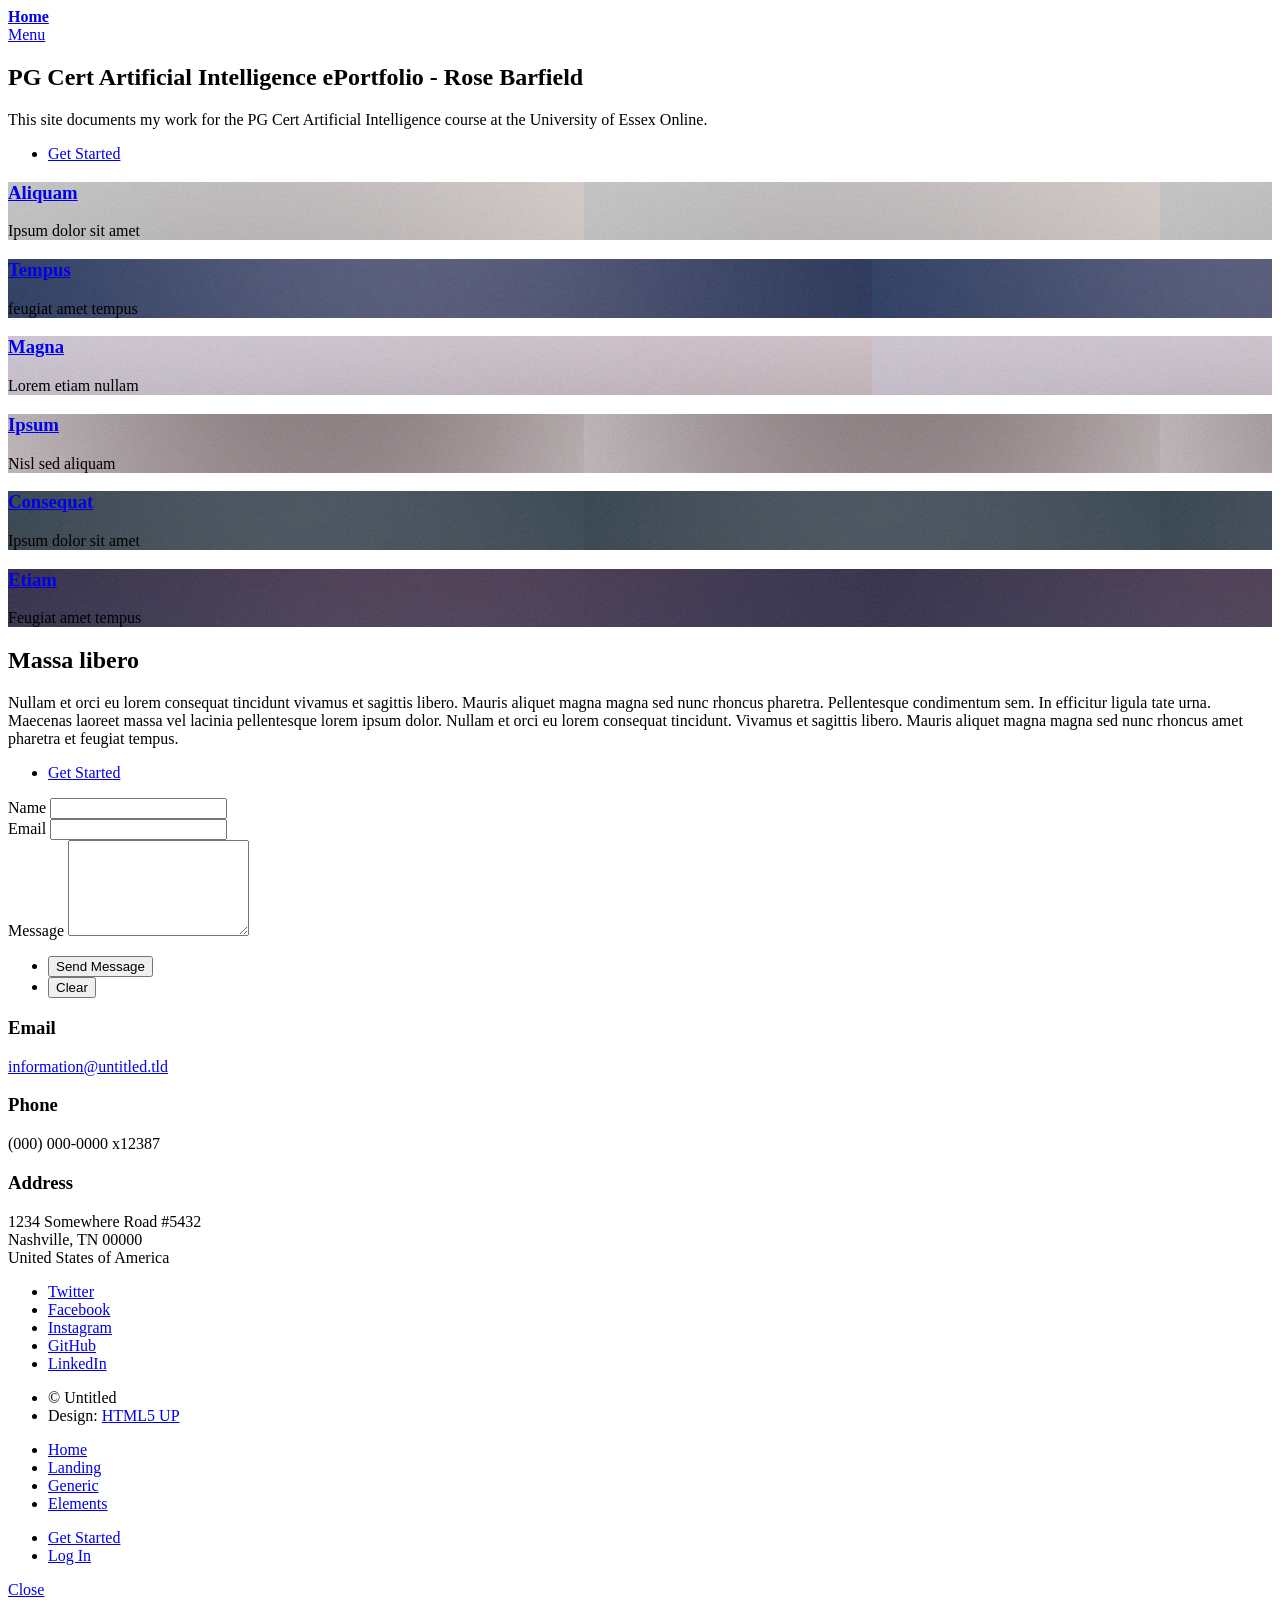
==== index.html @ 702d108b "Added some personal details" ====
<!DOCTYPE HTML>
<!--
	Forty by HTML5 UP
	html5up.net | @ajlkn
	Free for personal and commercial use under the CCA 3.0 license (html5up.net/license)
-->
<html>
	<head>
		<title>Rose Barfield</title>
		<meta charset="utf-8" />
		<meta name="viewport" content="width=device-width, initial-scale=1, user-scalable=no" />
		<link rel="stylesheet" href="assets/css/main.css" />
		<noscript><link rel="stylesheet" href="assets/css/noscript.css" /></noscript>
	</head>
	<body class="is-preload">

		<!-- Wrapper -->
			<div id="wrapper">

				<!-- Header -->
					<header id="header" class="alt">
						<a href="index.html" class="logo"><strong>Home</strong></a>
						<nav>
							<a href="#menu">Menu</a>
						</nav>
					</header>

				<!-- Menu -->
					<nav id="menu">
						<ul class="links">
							<li><a href="index.html">Home</a></li>
							<li><a href="landing.html">Landing</a></li>
							<li><a href="generic.html">Generic</a></li>
							<li><a href="elements.html">Elements</a></li>
						</ul>
						<ul class="actions stacked">
							<li><a href="#" class="button primary fit">Get Started</a></li>
							<li><a href="#" class="button fit">Log In</a></li>
						</ul>
					</nav>

				<!-- Banner -->
					<section id="banner" class="major">
						<div class="inner">
							<header class="major">
								<h1>PG Cert Artificial Intelligence ePortfolio - Rose Barfield</h1>
							</header>
							<div class="content">
								<p>This site documents my work for the PG Cert Artificial Intelligence course at the University of Essex Online.</p>
								<ul class="actions">
									<li><a href="#one" class="button next scrolly">Get Started</a></li>
								</ul>
							</div>
						</div>
					</section>

				<!-- Main -->
					<div id="main">

						<!-- One -->
							<section id="one" class="tiles">
								<article>
									<span class="image">
										<img src="images/pic01.jpg" alt="" />
									</span>
									<header class="major">
										<h3><a href="landing.html" class="link">Aliquam</a></h3>
										<p>Ipsum dolor sit amet</p>
									</header>
								</article>
								<article>
									<span class="image">
										<img src="images/pic02.jpg" alt="" />
									</span>
									<header class="major">
										<h3><a href="landing.html" class="link">Tempus</a></h3>
										<p>feugiat amet tempus</p>
									</header>
								</article>
								<article>
									<span class="image">
										<img src="images/pic03.jpg" alt="" />
									</span>
									<header class="major">
										<h3><a href="landing.html" class="link">Magna</a></h3>
										<p>Lorem etiam nullam</p>
									</header>
								</article>
								<article>
									<span class="image">
										<img src="images/pic04.jpg" alt="" />
									</span>
									<header class="major">
										<h3><a href="landing.html" class="link">Ipsum</a></h3>
										<p>Nisl sed aliquam</p>
									</header>
								</article>
								<article>
									<span class="image">
										<img src="images/pic05.jpg" alt="" />
									</span>
									<header class="major">
										<h3><a href="landing.html" class="link">Consequat</a></h3>
										<p>Ipsum dolor sit amet</p>
									</header>
								</article>
								<article>
									<span class="image">
										<img src="images/pic06.jpg" alt="" />
									</span>
									<header class="major">
										<h3><a href="landing.html" class="link">Etiam</a></h3>
										<p>Feugiat amet tempus</p>
									</header>
								</article>
							</section>

						<!-- Two -->
							<section id="two">
								<div class="inner">
									<header class="major">
										<h2>Massa libero</h2>
									</header>
									<p>Nullam et orci eu lorem consequat tincidunt vivamus et sagittis libero. Mauris aliquet magna magna sed nunc rhoncus pharetra. Pellentesque condimentum sem. In efficitur ligula tate urna. Maecenas laoreet massa vel lacinia pellentesque lorem ipsum dolor. Nullam et orci eu lorem consequat tincidunt. Vivamus et sagittis libero. Mauris aliquet magna magna sed nunc rhoncus amet pharetra et feugiat tempus.</p>
									<ul class="actions">
										<li><a href="landing.html" class="button next">Get Started</a></li>
									</ul>
								</div>
							</section>

					</div>

				<!-- Contact -->
					<section id="contact">
						<div class="inner">
							<section>
								<form method="post" action="#">
									<div class="fields">
										<div class="field half">
											<label for="name">Name</label>
											<input type="text" name="name" id="name" />
										</div>
										<div class="field half">
											<label for="email">Email</label>
											<input type="text" name="email" id="email" />
										</div>
										<div class="field">
											<label for="message">Message</label>
											<textarea name="message" id="message" rows="6"></textarea>
										</div>
									</div>
									<ul class="actions">
										<li><input type="submit" value="Send Message" class="primary" /></li>
										<li><input type="reset" value="Clear" /></li>
									</ul>
								</form>
							</section>
							<section class="split">
								<section>
									<div class="contact-method">
										<span class="icon solid alt fa-envelope"></span>
										<h3>Email</h3>
										<a href="#">information@untitled.tld</a>
									</div>
								</section>
								<section>
									<div class="contact-method">
										<span class="icon solid alt fa-phone"></span>
										<h3>Phone</h3>
										<span>(000) 000-0000 x12387</span>
									</div>
								</section>
								<section>
									<div class="contact-method">
										<span class="icon solid alt fa-home"></span>
										<h3>Address</h3>
										<span>1234 Somewhere Road #5432<br />
										Nashville, TN 00000<br />
										United States of America</span>
									</div>
								</section>
							</section>
						</div>
					</section>

				<!-- Footer -->
					<footer id="footer">
						<div class="inner">
							<ul class="icons">
								<li><a href="#" class="icon brands alt fa-twitter"><span class="label">Twitter</span></a></li>
								<li><a href="#" class="icon brands alt fa-facebook-f"><span class="label">Facebook</span></a></li>
								<li><a href="#" class="icon brands alt fa-instagram"><span class="label">Instagram</span></a></li>
								<li><a href="#" class="icon brands alt fa-github"><span class="label">GitHub</span></a></li>
								<li><a href="#" class="icon brands alt fa-linkedin-in"><span class="label">LinkedIn</span></a></li>
							</ul>
							<ul class="copyright">
								<li>&copy; Untitled</li><li>Design: <a href="https://html5up.net">HTML5 UP</a></li>
							</ul>
						</div>
					</footer>

			</div>

		<!-- Scripts -->
			<script src="assets/js/jquery.min.js"></script>
			<script src="assets/js/jquery.scrolly.min.js"></script>
			<script src="assets/js/jquery.scrollex.min.js"></script>
			<script src="assets/js/browser.min.js"></script>
			<script src="assets/js/breakpoints.min.js"></script>
			<script src="assets/js/util.js"></script>
			<script src="assets/js/main.js"></script>

	</body>

</html>
---- assets/css/main.css ----
@import url(fontawesome-all.min.css);
@import url("https://fonts.googleapis.com/css?family=Source+Sans+Pro:300,300italic,600,600italic");

/*
	Forty by HTML5 UP
	html5up.net | @ajlkn
	Free for personal and commercial use under the CCA 3.0 license (html5up.net/license)
*/

html, body, div, span, applet, object,
iframe, h1, h2, h3, h4, h5, h6, p, blockquote,
pre, a, abbr, acronym, address, big, cite,
code, del, dfn, em, img, ins, kbd, q, s, samp,
small, strike, strong, sub, sup, tt, var, b,
u, i, center, dl, dt, dd, ol, ul, li, fieldset,
form, label, legend, table, caption, tbody,
tfoot, thead, tr, th, td, article, aside,
canvas, details, embed, figure, figcaption,
footer, header, hgroup, menu, nav, output, ruby,
section, summary, time, mark, audio, video {
	margin: 0;
	padding: 0;
	border: 0;
	font-size: 100%;
	font: inherit;
	vertical-align: baseline;}

article, aside, details, figcaption, figure,
footer, header, hgroup, menu, nav, section {
	display: block;}

body {
	line-height: 1;
}

ol, ul {
	list-style: none;
}

blockquote, q {
	quotes: none;
}

	blockquote:before, blockquote:after, q:before, q:after {
		content: '';
		content: none;
	}

table {
	border-collapse: collapse;
	border-spacing: 0;
}

body {
	-webkit-text-size-adjust: none;
}

mark {
	background-color: transparent;
	color: inherit;
}

input::-moz-focus-inner {
	border: 0;
	padding: 0;
}

input, select, textarea {
	-moz-appearance: none;
	-webkit-appearance: none;
	-ms-appearance: none;
	appearance: none;
}

/* Basic */

	@-ms-viewport {
		width: device-width;
	}

	body {
		-ms-overflow-style: scrollbar;
	}

	@media screen and (max-width: 480px) {

		html, body {
			min-width: 320px;
		}

	}

	html {
		box-sizing: border-box;
	}

	*, *:before, *:after {
		box-sizing: inherit;
	}

	body {
		background: #242943;
	}

		body.is-preload *, body.is-preload *:before, body.is-preload *:after {
			-moz-animation: none !important;
			-webkit-animation: none !important;
			-ms-animation: none !important;
			animation: none !important;
			-moz-transition: none !important;
			-webkit-transition: none !important;
			-ms-transition: none !important;
			transition: none !important;
		}

/* Type */

	body, input, select, textarea {
		color: #ffffff;
		font-family: "Source Sans Pro", Helvetica, sans-serif;
		font-size: 17pt;
		font-weight: 300;
		letter-spacing: 0.025em;
		line-height: 1.65;
	}

		@media screen and (max-width: 1680px) {

			body, input, select, textarea {
				font-size: 14pt;
			}

		}

		@media screen and (max-width: 1280px) {

			body, input, select, textarea {
				font-size: 12pt;
			}

		}

		@media screen and (max-width: 360px) {

			body, input, select, textarea {
				font-size: 11pt;
			}

		}

	a {
		-moz-transition: color 0.2s ease-in-out, border-bottom-color 0.2s ease-in-out;
		-webkit-transition: color 0.2s ease-in-out, border-bottom-color 0.2s ease-in-out;
		-ms-transition: color 0.2s ease-in-out, border-bottom-color 0.2s ease-in-out;
		transition: color 0.2s ease-in-out, border-bottom-color 0.2s ease-in-out;
		border-bottom: dotted 1px;
		color: inherit;
		text-decoration: none;
	}

		a:hover {
			border-bottom-color: transparent;
			color: #9bf1ff !important;
		}

		a:active {
			color: #53e3fb !important;
		}

	strong, b {
		color: #ffffff;
		font-weight: 600;
	}

	em, i {
		font-style: italic;
	}

	p {
		margin: 0 0 2em 0;
	}

	h1, h2, h3, h4, h5, h6 {
		color: #ffffff;
		font-weight: 600;
		line-height: 1.65;
		margin: 0 0 1em 0;
	}

		h1 a, h2 a, h3 a, h4 a, h5 a, h6 a {
			color: inherit;
			border-bottom: 0;
		}

	h1 {
		font-size: 2.5em;
	}

	h2 {
		font-size: 1.75em;
	}

	h3 {
		font-size: 1.35em;
	}

	h4 {
		font-size: 1.1em;
	}

	h5 {
		font-size: 0.9em;
	}

	h6 {
		font-size: 0.7em;
	}

	@media screen and (max-width: 736px) {

		h1 {
			font-size: 2em;
		}

		h2 {
			font-size: 1.5em;
		}

		h3 {
			font-size: 1.25em;
		}

	}

	sub {
		font-size: 0.8em;
		position: relative;
		top: 0.5em;
	}

	sup {
		font-size: 0.8em;
		position: relative;
		top: -0.5em;
	}

	blockquote {
		border-left: solid 4px rgba(212, 212, 255, 0.1);
		font-style: italic;
		margin: 0 0 2em 0;
		padding: 0.5em 0 0.5em 2em;
	}

	code {
		background: rgba(212, 212, 255, 0.035);
		font-family: "Courier New", monospace;
		font-size: 0.9em;
		margin: 0 0.25em;
		padding: 0.25em 0.65em;
	}

	pre {
		-webkit-overflow-scrolling: touch;
		font-family: "Courier New", monospace;
		font-size: 0.9em;
		margin: 0 0 2em 0;
	}

		pre code {
			display: block;
			line-height: 1.75;
			padding: 1em 1.5em;
			overflow-x: auto;
		}

	hr {
		border: 0;
		border-bottom: solid 1px rgba(212, 212, 255, 0.1);
		margin: 2em 0;
	}

		hr.major {
			margin: 3em 0;
		}

	.align-left {
		text-align: left;
	}

	.align-center {
		text-align: center;
	}

	.align-right {
		text-align: right;
	}

/* Row */

	.row {
		display: flex;
		flex-wrap: wrap;
		box-sizing: border-box;
		align-items: stretch;
	}

		.row > * {
			box-sizing: border-box;
		}

		.row.gtr-uniform > * > :last-child {
			margin-bottom: 0;
		}

		.row.aln-left {
			justify-content: flex-start;
		}

		.row.aln-center {
			justify-content: center;
		}

		.row.aln-right {
			justify-content: flex-end;
		}

		.row.aln-top {
			align-items: flex-start;
		}

		.row.aln-middle {
			align-items: center;
		}

		.row.aln-bottom {
			align-items: flex-end;
		}

		.row > .imp {
			order: -1;
		}

		.row > .col-1 {
			width: 8.33333%;
		}

		.row > .off-1 {
			margin-left: 8.33333%;
		}

		.row > .col-2 {
			width: 16.66667%;
		}

		.row > .off-2 {
			margin-left: 16.66667%;
		}

		.row > .col-3 {
			width: 25%;
		}

		.row > .off-3 {
			margin-left: 25%;
		}

		.row > .col-4 {
			width: 33.33333%;
		}

		.row > .off-4 {
			margin-left: 33.33333%;
		}

		.row > .col-5 {
			width: 41.66667%;
		}

		.row > .off-5 {
			margin-left: 41.66667%;
		}

		.row > .col-6 {
			width: 50%;
		}

		.row > .off-6 {
			margin-left: 50%;
		}

		.row > .col-7 {
			width: 58.33333%;
		}

		.row > .off-7 {
			margin-left: 58.33333%;
		}

		.row > .col-8 {
			width: 66.66667%;
		}

		.row > .off-8 {
			margin-left: 66.66667%;
		}

		.row > .col-9 {
			width: 75%;
		}

		.row > .off-9 {
			margin-left: 75%;
		}

		.row > .col-10 {
			width: 83.33333%;
		}

		.row > .off-10 {
			margin-left: 83.33333%;
		}

		.row > .col-11 {
			width: 91.66667%;
		}

		.row > .off-11 {
			margin-left: 91.66667%;
		}

		.row > .col-12 {
			width: 100%;
		}

		.row > .off-12 {
			margin-left: 100%;
		}

		.row.gtr-0 {
			margin-top: 0;
			margin-left: 0em;
		}

			.row.gtr-0 > * {
				padding: 0 0 0 0em;
			}

			.row.gtr-0.gtr-uniform {
				margin-top: 0em;
			}

				.row.gtr-0.gtr-uniform > * {
					padding-top: 0em;
				}

		.row.gtr-25 {
			margin-top: 0;
			margin-left: -0.5em;
		}

			.row.gtr-25 > * {
				padding: 0 0 0 0.5em;
			}

			.row.gtr-25.gtr-uniform {
				margin-top: -0.5em;
			}

				.row.gtr-25.gtr-uniform > * {
					padding-top: 0.5em;
				}

		.row.gtr-50 {
			margin-top: 0;
			margin-left: -1em;
		}

			.row.gtr-50 > * {
				padding: 0 0 0 1em;
			}

			.row.gtr-50.gtr-uniform {
				margin-top: -1em;
			}

				.row.gtr-50.gtr-uniform > * {
					padding-top: 1em;
				}

		.row {
			margin-top: 0;
			margin-left: -2em;
		}

			.row > * {
				padding: 0 0 0 2em;
			}

			.row.gtr-uniform {
				margin-top: -2em;
			}

				.row.gtr-uniform > * {
					padding-top: 2em;
				}

		.row.gtr-150 {
			margin-top: 0;
			margin-left: -3em;
		}

			.row.gtr-150 > * {
				padding: 0 0 0 3em;
			}

			.row.gtr-150.gtr-uniform {
				margin-top: -3em;
			}

				.row.gtr-150.gtr-uniform > * {
					padding-top: 3em;
				}

		.row.gtr-200 {
			margin-top: 0;
			margin-left: -4em;
		}

			.row.gtr-200 > * {
				padding: 0 0 0 4em;
			}

			.row.gtr-200.gtr-uniform {
				margin-top: -4em;
			}

				.row.gtr-200.gtr-uniform > * {
					padding-top: 4em;
				}

		@media screen and (max-width: 1680px) {

			.row {
				display: flex;
				flex-wrap: wrap;
				box-sizing: border-box;
				align-items: stretch;
			}

				.row > * {
					box-sizing: border-box;
				}

				.row.gtr-uniform > * > :last-child {
					margin-bottom: 0;
				}

				.row.aln-left {
					justify-content: flex-start;
				}

				.row.aln-center {
					justify-content: center;
				}

				.row.aln-right {
					justify-content: flex-end;
				}

				.row.aln-top {
					align-items: flex-start;
				}

				.row.aln-middle {
					align-items: center;
				}

				.row.aln-bottom {
					align-items: flex-end;
				}

				.row > .imp-xlarge {
					order: -1;
				}

				.row > .col-1-xlarge {
					width: 8.33333%;
				}

				.row > .off-1-xlarge {
					margin-left: 8.33333%;
				}

				.row > .col-2-xlarge {
					width: 16.66667%;
				}

				.row > .off-2-xlarge {
					margin-left: 16.66667%;
				}

				.row > .col-3-xlarge {
					width: 25%;
				}

				.row > .off-3-xlarge {
					margin-left: 25%;
				}

				.row > .col-4-xlarge {
					width: 33.33333%;
				}

				.row > .off-4-xlarge {
					margin-left: 33.33333%;
				}

				.row > .col-5-xlarge {
					width: 41.66667%;
				}

				.row > .off-5-xlarge {
					margin-left: 41.66667%;
				}

				.row > .col-6-xlarge {
					width: 50%;
				}

				.row > .off-6-xlarge {
					margin-left: 50%;
				}

				.row > .col-7-xlarge {
					width: 58.33333%;
				}

				.row > .off-7-xlarge {
					margin-left: 58.33333%;
				}

				.row > .col-8-xlarge {
					width: 66.66667%;
				}

				.row > .off-8-xlarge {
					margin-left: 66.66667%;
				}

				.row > .col-9-xlarge {
					width: 75%;
				}

				.row > .off-9-xlarge {
					margin-left: 75%;
				}

				.row > .col-10-xlarge {
					width: 83.33333%;
				}

				.row > .off-10-xlarge {
					margin-left: 83.33333%;
				}

				.row > .col-11-xlarge {
					width: 91.66667%;
				}

				.row > .off-11-xlarge {
					margin-left: 91.66667%;
				}

				.row > .col-12-xlarge {
					width: 100%;
				}

				.row > .off-12-xlarge {
					margin-left: 100%;
				}

				.row.gtr-0 {
					margin-top: 0;
					margin-left: 0em;
				}

					.row.gtr-0 > * {
						padding: 0 0 0 0em;
					}

					.row.gtr-0.gtr-uniform {
						margin-top: 0em;
					}

						.row.gtr-0.gtr-uniform > * {
							padding-top: 0em;
						}

				.row.gtr-25 {
					margin-top: 0;
					margin-left: -0.5em;
				}

					.row.gtr-25 > * {
						padding: 0 0 0 0.5em;
					}

					.row.gtr-25.gtr-uniform {
						margin-top: -0.5em;
					}

						.row.gtr-25.gtr-uniform > * {
							padding-top: 0.5em;
						}

				.row.gtr-50 {
					margin-top: 0;
					margin-left: -1em;
				}

					.row.gtr-50 > * {
						padding: 0 0 0 1em;
					}

					.row.gtr-50.gtr-uniform {
						margin-top: -1em;
					}

						.row.gtr-50.gtr-uniform > * {
							padding-top: 1em;
						}

				.row {
					margin-top: 0;
					margin-left: -2em;
				}

					.row > * {
						padding: 0 0 0 2em;
					}

					.row.gtr-uniform {
						margin-top: -2em;
					}

						.row.gtr-uniform > * {
							padding-top: 2em;
						}

				.row.gtr-150 {
					margin-top: 0;
					margin-left: -3em;
				}

					.row.gtr-150 > * {
						padding: 0 0 0 3em;
					}

					.row.gtr-150.gtr-uniform {
						margin-top: -3em;
					}

						.row.gtr-150.gtr-uniform > * {
							padding-top: 3em;
						}

				.row.gtr-200 {
					margin-top: 0;
					margin-left: -4em;
				}

					.row.gtr-200 > * {
						padding: 0 0 0 4em;
					}

					.row.gtr-200.gtr-uniform {
						margin-top: -4em;
					}

						.row.gtr-200.gtr-uniform > * {
							padding-top: 4em;
						}

		}

		@media screen and (max-width: 1280px) {

			.row {
				display: flex;
				flex-wrap: wrap;
				box-sizing: border-box;
				align-items: stretch;
			}

				.row > * {
					box-sizing: border-box;
				}

				.row.gtr-uniform > * > :last-child {
					margin-bottom: 0;
				}

				.row.aln-left {
					justify-content: flex-start;
				}

				.row.aln-center {
					justify-content: center;
				}

				.row.aln-right {
					justify-content: flex-end;
				}

				.row.aln-top {
					align-items: flex-start;
				}

				.row.aln-middle {
					align-items: center;
				}

				.row.aln-bottom {
					align-items: flex-end;
				}

				.row > .imp-large {
					order: -1;
				}

				.row > .col-1-large {
					width: 8.33333%;
				}

				.row > .off-1-large {
					margin-left: 8.33333%;
				}

				.row > .col-2-large {
					width: 16.66667%;
				}

				.row > .off-2-large {
					margin-left: 16.66667%;
				}

				.row > .col-3-large {
					width: 25%;
				}

				.row > .off-3-large {
					margin-left: 25%;
				}

				.row > .col-4-large {
					width: 33.33333%;
				}

				.row > .off-4-large {
					margin-left: 33.33333%;
				}

				.row > .col-5-large {
					width: 41.66667%;
				}

				.row > .off-5-large {
					margin-left: 41.66667%;
				}

				.row > .col-6-large {
					width: 50%;
				}

				.row > .off-6-large {
					margin-left: 50%;
				}

				.row > .col-7-large {
					width: 58.33333%;
				}

				.row > .off-7-large {
					margin-left: 58.33333%;
				}

				.row > .col-8-large {
					width: 66.66667%;
				}

				.row > .off-8-large {
					margin-left: 66.66667%;
				}

				.row > .col-9-large {
					width: 75%;
				}

				.row > .off-9-large {
					margin-left: 75%;
				}

				.row > .col-10-large {
					width: 83.33333%;
				}

				.row > .off-10-large {
					margin-left: 83.33333%;
				}

				.row > .col-11-large {
					width: 91.66667%;
				}

				.row > .off-11-large {
					margin-left: 91.66667%;
				}

				.row > .col-12-large {
					width: 100%;
				}

				.row > .off-12-large {
					margin-left: 100%;
				}

				.row.gtr-0 {
					margin-top: 0;
					margin-left: 0em;
				}

					.row.gtr-0 > * {
						padding: 0 0 0 0em;
					}

					.row.gtr-0.gtr-uniform {
						margin-top: 0em;
					}

						.row.gtr-0.gtr-uniform > * {
							padding-top: 0em;
						}

				.row.gtr-25 {
					margin-top: 0;
					margin-left: -0.375em;
				}

					.row.gtr-25 > * {
						padding: 0 0 0 0.375em;
					}

					.row.gtr-25.gtr-uniform {
						margin-top: -0.375em;
					}

						.row.gtr-25.gtr-uniform > * {
							padding-top: 0.375em;
						}

				.row.gtr-50 {
					margin-top: 0;
					margin-left: -0.75em;
				}

					.row.gtr-50 > * {
						padding: 0 0 0 0.75em;
					}

					.row.gtr-50.gtr-uniform {
						margin-top: -0.75em;
					}

						.row.gtr-50.gtr-uniform > * {
							padding-top: 0.75em;
						}

				.row {
					margin-top: 0;
					margin-left: -1.5em;
				}

					.row > * {
						padding: 0 0 0 1.5em;
					}

					.row.gtr-uniform {
						margin-top: -1.5em;
					}

						.row.gtr-uniform > * {
							padding-top: 1.5em;
						}

				.row.gtr-150 {
					margin-top: 0;
					margin-left: -2.25em;
				}

					.row.gtr-150 > * {
						padding: 0 0 0 2.25em;
					}

					.row.gtr-150.gtr-uniform {
						margin-top: -2.25em;
					}

						.row.gtr-150.gtr-uniform > * {
							padding-top: 2.25em;
						}

				.row.gtr-200 {
					margin-top: 0;
					margin-left: -3em;
				}

					.row.gtr-200 > * {
						padding: 0 0 0 3em;
					}

					.row.gtr-200.gtr-uniform {
						margin-top: -3em;
					}

						.row.gtr-200.gtr-uniform > * {
							padding-top: 3em;
						}

		}

		@media screen and (max-width: 980px) {

			.row {
				display: flex;
				flex-wrap: wrap;
				box-sizing: border-box;
				align-items: stretch;
			}

				.row > * {
					box-sizing: border-box;
				}

				.row.gtr-uniform > * > :last-child {
					margin-bottom: 0;
				}

				.row.aln-left {
					justify-content: flex-start;
				}

				.row.aln-center {
					justify-content: center;
				}

				.row.aln-right {
					justify-content: flex-end;
				}

				.row.aln-top {
					align-items: flex-start;
				}

				.row.aln-middle {
					align-items: center;
				}

				.row.aln-bottom {
					align-items: flex-end;
				}

				.row > .imp-medium {
					order: -1;
				}

				.row > .col-1-medium {
					width: 8.33333%;
				}

				.row > .off-1-medium {
					margin-left: 8.33333%;
				}

				.row > .col-2-medium {
					width: 16.66667%;
				}

				.row > .off-2-medium {
					margin-left: 16.66667%;
				}

				.row > .col-3-medium {
					width: 25%;
				}

				.row > .off-3-medium {
					margin-left: 25%;
				}

				.row > .col-4-medium {
					width: 33.33333%;
				}

				.row > .off-4-medium {
					margin-left: 33.33333%;
				}

				.row > .col-5-medium {
					width: 41.66667%;
				}

				.row > .off-5-medium {
					margin-left: 41.66667%;
				}

				.row > .col-6-medium {
					width: 50%;
				}

				.row > .off-6-medium {
					margin-left: 50%;
				}

				.row > .col-7-medium {
					width: 58.33333%;
				}

				.row > .off-7-medium {
					margin-left: 58.33333%;
				}

				.row > .col-8-medium {
					width: 66.66667%;
				}

				.row > .off-8-medium {
					margin-left: 66.66667%;
				}

				.row > .col-9-medium {
					width: 75%;
				}

				.row > .off-9-medium {
					margin-left: 75%;
				}

				.row > .col-10-medium {
					width: 83.33333%;
				}

				.row > .off-10-medium {
					margin-left: 83.33333%;
				}

				.row > .col-11-medium {
					width: 91.66667%;
				}

				.row > .off-11-medium {
					margin-left: 91.66667%;
				}

				.row > .col-12-medium {
					width: 100%;
				}

				.row > .off-12-medium {
					margin-left: 100%;
				}

				.row.gtr-0 {
					margin-top: 0;
					margin-left: 0em;
				}

					.row.gtr-0 > * {
						padding: 0 0 0 0em;
					}

					.row.gtr-0.gtr-uniform {
						margin-top: 0em;
					}

						.row.gtr-0.gtr-uniform > * {
							padding-top: 0em;
						}

				.row.gtr-25 {
					margin-top: 0;
					margin-left: -0.375em;
				}

					.row.gtr-25 > * {
						padding: 0 0 0 0.375em;
					}

					.row.gtr-25.gtr-uniform {
						margin-top: -0.375em;
					}

						.row.gtr-25.gtr-uniform > * {
							padding-top: 0.375em;
						}

				.row.gtr-50 {
					margin-top: 0;
					margin-left: -0.75em;
				}

					.row.gtr-50 > * {
						padding: 0 0 0 0.75em;
					}

					.row.gtr-50.gtr-uniform {
						margin-top: -0.75em;
					}

						.row.gtr-50.gtr-uniform > * {
							padding-top: 0.75em;
						}

				.row {
					margin-top: 0;
					margin-left: -1.5em;
				}

					.row > * {
						padding: 0 0 0 1.5em;
					}

					.row.gtr-uniform {
						margin-top: -1.5em;
					}

						.row.gtr-uniform > * {
							padding-top: 1.5em;
						}

				.row.gtr-150 {
					margin-top: 0;
					margin-left: -2.25em;
				}

					.row.gtr-150 > * {
						padding: 0 0 0 2.25em;
					}

					.row.gtr-150.gtr-uniform {
						margin-top: -2.25em;
					}

						.row.gtr-150.gtr-uniform > * {
							padding-top: 2.25em;
						}

				.row.gtr-200 {
					margin-top: 0;
					margin-left: -3em;
				}

					.row.gtr-200 > * {
						padding: 0 0 0 3em;
					}

					.row.gtr-200.gtr-uniform {
						margin-top: -3em;
					}

						.row.gtr-200.gtr-uniform > * {
							padding-top: 3em;
						}

		}

		@media screen and (max-width: 736px) {

			.row {
				display: flex;
				flex-wrap: wrap;
				box-sizing: border-box;
				align-items: stretch;
			}

				.row > * {
					box-sizing: border-box;
				}

				.row.gtr-uniform > * > :last-child {
					margin-bottom: 0;
				}

				.row.aln-left {
					justify-content: flex-start;
				}

				.row.aln-center {
					justify-content: center;
				}

				.row.aln-right {
					justify-content: flex-end;
				}

				.row.aln-top {
					align-items: flex-start;
				}

				.row.aln-middle {
					align-items: center;
				}

				.row.aln-bottom {
					align-items: flex-end;
				}

				.row > .imp-small {
					order: -1;
				}

				.row > .col-1-small {
					width: 8.33333%;
				}

				.row > .off-1-small {
					margin-left: 8.33333%;
				}

				.row > .col-2-small {
					width: 16.66667%;
				}

				.row > .off-2-small {
					margin-left: 16.66667%;
				}

				.row > .col-3-small {
					width: 25%;
				}

				.row > .off-3-small {
					margin-left: 25%;
				}

				.row > .col-4-small {
					width: 33.33333%;
				}

				.row > .off-4-small {
					margin-left: 33.33333%;
				}

				.row > .col-5-small {
					width: 41.66667%;
				}

				.row > .off-5-small {
					margin-left: 41.66667%;
				}

				.row > .col-6-small {
					width: 50%;
				}

				.row > .off-6-small {
					margin-left: 50%;
				}

				.row > .col-7-small {
					width: 58.33333%;
				}

				.row > .off-7-small {
					margin-left: 58.33333%;
				}

				.row > .col-8-small {
					width: 66.66667%;
				}

				.row > .off-8-small {
					margin-left: 66.66667%;
				}

				.row > .col-9-small {
					width: 75%;
				}

				.row > .off-9-small {
					margin-left: 75%;
				}

				.row > .col-10-small {
					width: 83.33333%;
				}

				.row > .off-10-small {
					margin-left: 83.33333%;
				}

				.row > .col-11-small {
					width: 91.66667%;
				}

				.row > .off-11-small {
					margin-left: 91.66667%;
				}

				.row > .col-12-small {
					width: 100%;
				}

				.row > .off-12-small {
					margin-left: 100%;
				}

				.row.gtr-0 {
					margin-top: 0;
					margin-left: 0em;
				}

					.row.gtr-0 > * {
						padding: 0 0 0 0em;
					}

					.row.gtr-0.gtr-uniform {
						margin-top: 0em;
					}

						.row.gtr-0.gtr-uniform > * {
							padding-top: 0em;
						}

				.row.gtr-25 {
					margin-top: 0;
					margin-left: -0.3125em;
				}

					.row.gtr-25 > * {
						padding: 0 0 0 0.3125em;
					}

					.row.gtr-25.gtr-uniform {
						margin-top: -0.3125em;
					}

						.row.gtr-25.gtr-uniform > * {
							padding-top: 0.3125em;
						}

				.row.gtr-50 {
					margin-top: 0;
					margin-left: -0.625em;
				}

					.row.gtr-50 > * {
						padding: 0 0 0 0.625em;
					}

					.row.gtr-50.gtr-uniform {
						margin-top: -0.625em;
					}

						.row.gtr-50.gtr-uniform > * {
							padding-top: 0.625em;
						}

				.row {
					margin-top: 0;
					margin-left: -1.25em;
				}

					.row > * {
						padding: 0 0 0 1.25em;
					}

					.row.gtr-uniform {
						margin-top: -1.25em;
					}

						.row.gtr-uniform > * {
							padding-top: 1.25em;
						}

				.row.gtr-150 {
					margin-top: 0;
					margin-left: -1.875em;
				}

					.row.gtr-150 > * {
						padding: 0 0 0 1.875em;
					}

					.row.gtr-150.gtr-uniform {
						margin-top: -1.875em;
					}

						.row.gtr-150.gtr-uniform > * {
							padding-top: 1.875em;
						}

				.row.gtr-200 {
					margin-top: 0;
					margin-left: -2.5em;
				}

					.row.gtr-200 > * {
						padding: 0 0 0 2.5em;
					}

					.row.gtr-200.gtr-uniform {
						margin-top: -2.5em;
					}

						.row.gtr-200.gtr-uniform > * {
							padding-top: 2.5em;
						}

		}

		@media screen and (max-width: 480px) {

			.row {
				display: flex;
				flex-wrap: wrap;
				box-sizing: border-box;
				align-items: stretch;
			}

				.row > * {
					box-sizing: border-box;
				}

				.row.gtr-uniform > * > :last-child {
					margin-bottom: 0;
				}

				.row.aln-left {
					justify-content: flex-start;
				}

				.row.aln-center {
					justify-content: center;
				}

				.row.aln-right {
					justify-content: flex-end;
				}

				.row.aln-top {
					align-items: flex-start;
				}

				.row.aln-middle {
					align-items: center;
				}

				.row.aln-bottom {
					align-items: flex-end;
				}

				.row > .imp-xsmall {
					order: -1;
				}

				.row > .col-1-xsmall {
					width: 8.33333%;
				}

				.row > .off-1-xsmall {
					margin-left: 8.33333%;
				}

				.row > .col-2-xsmall {
					width: 16.66667%;
				}

				.row > .off-2-xsmall {
					margin-left: 16.66667%;
				}

				.row > .col-3-xsmall {
					width: 25%;
				}

				.row > .off-3-xsmall {
					margin-left: 25%;
				}

				.row > .col-4-xsmall {
					width: 33.33333%;
				}

				.row > .off-4-xsmall {
					margin-left: 33.33333%;
				}

				.row > .col-5-xsmall {
					width: 41.66667%;
				}

				.row > .off-5-xsmall {
					margin-left: 41.66667%;
				}

				.row > .col-6-xsmall {
					width: 50%;
				}

				.row > .off-6-xsmall {
					margin-left: 50%;
				}

				.row > .col-7-xsmall {
					width: 58.33333%;
				}

				.row > .off-7-xsmall {
					margin-left: 58.33333%;
				}

				.row > .col-8-xsmall {
					width: 66.66667%;
				}

				.row > .off-8-xsmall {
					margin-left: 66.66667%;
				}

				.row > .col-9-xsmall {
					width: 75%;
				}

				.row > .off-9-xsmall {
					margin-left: 75%;
				}

				.row > .col-10-xsmall {
					width: 83.33333%;
				}

				.row > .off-10-xsmall {
					margin-left: 83.33333%;
				}

				.row > .col-11-xsmall {
					width: 91.66667%;
				}

				.row > .off-11-xsmall {
					margin-left: 91.66667%;
				}

				.row > .col-12-xsmall {
					width: 100%;
				}

				.row > .off-12-xsmall {
					margin-left: 100%;
				}

				.row.gtr-0 {
					margin-top: 0;
					margin-left: 0em;
				}

					.row.gtr-0 > * {
						padding: 0 0 0 0em;
					}

					.row.gtr-0.gtr-uniform {
						margin-top: 0em;
					}

						.row.gtr-0.gtr-uniform > * {
							padding-top: 0em;
						}

				.row.gtr-25 {
					margin-top: 0;
					margin-left: -0.3125em;
				}

					.row.gtr-25 > * {
						padding: 0 0 0 0.3125em;
					}

					.row.gtr-25.gtr-uniform {
						margin-top: -0.3125em;
					}

						.row.gtr-25.gtr-uniform > * {
							padding-top: 0.3125em;
						}

				.row.gtr-50 {
					margin-top: 0;
					margin-left: -0.625em;
				}

					.row.gtr-50 > * {
						padding: 0 0 0 0.625em;
					}

					.row.gtr-50.gtr-uniform {
						margin-top: -0.625em;
					}

						.row.gtr-50.gtr-uniform > * {
							padding-top: 0.625em;
						}

				.row {
					margin-top: 0;
					margin-left: -1.25em;
				}

					.row > * {
						padding: 0 0 0 1.25em;
					}

					.row.gtr-uniform {
						margin-top: -1.25em;
					}

						.row.gtr-uniform > * {
							padding-top: 1.25em;
						}

				.row.gtr-150 {
					margin-top: 0;
					margin-left: -1.875em;
				}

					.row.gtr-150 > * {
						padding: 0 0 0 1.875em;
					}

					.row.gtr-150.gtr-uniform {
						margin-top: -1.875em;
					}

						.row.gtr-150.gtr-uniform > * {
							padding-top: 1.875em;
						}

				.row.gtr-200 {
					margin-top: 0;
					margin-left: -2.5em;
				}

					.row.gtr-200 > * {
						padding: 0 0 0 2.5em;
					}

					.row.gtr-200.gtr-uniform {
						margin-top: -2.5em;
					}

						.row.gtr-200.gtr-uniform > * {
							padding-top: 2.5em;
						}

		}

/* Section/Article */

	section.special, article.special {
		text-align: center;
	}

	header.major {
		width: -moz-max-content;
		width: -webkit-max-content;
		width: -ms-max-content;
		width: max-content;
		margin-bottom: 2em;
	}

		header.major > :first-child {
			margin-bottom: 0;
			width: calc(100% + 0.5em);
		}

			header.major > :first-child:after {
				content: '';
				background-color: #ffffff;
				display: block;
				height: 2px;
				margin: 0.325em 0 0.5em 0;
				width: 100%;
			}

		header.major > p {
			font-size: 0.7em;
			font-weight: 600;
			letter-spacing: 0.25em;
			margin-bottom: 0;
			text-transform: uppercase;
		}

		body.is-ie header.major > :first-child:after {
			max-width: 9em;
		}

		body.is-ie header.major > h1:after {
			max-width: 100% !important;
		}

	@media screen and (max-width: 736px) {

		header.major > p br {
			display: none;
		}

	}

/* Form */

	form {
		margin: 0 0 2em 0;
	}

		form > :last-child {
			margin-bottom: 0;
		}

		form > .fields {
			display: -moz-flex;
			display: -webkit-flex;
			display: -ms-flex;
			display: flex;
			-moz-flex-wrap: wrap;
			-webkit-flex-wrap: wrap;
			-ms-flex-wrap: wrap;
			flex-wrap: wrap;
			width: calc(100% + 3em);
			margin: -1.5em 0 2em -1.5em;
		}

			form > .fields > .field {
				-moz-flex-grow: 0;
				-webkit-flex-grow: 0;
				-ms-flex-grow: 0;
				flex-grow: 0;
				-moz-flex-shrink: 0;
				-webkit-flex-shrink: 0;
				-ms-flex-shrink: 0;
				flex-shrink: 0;
				padding: 1.5em 0 0 1.5em;
				width: calc(100% - 1.5em);
			}

				form > .fields > .field.half {
					width: calc(50% - 0.75em);
				}

				form > .fields > .field.third {
					width: calc(100%/3 - 0.5em);
				}

				form > .fields > .field.quarter {
					width: calc(25% - 0.375em);
				}

		@media screen and (max-width: 480px) {

			form > .fields {
				width: calc(100% + 3em);
				margin: -1.5em 0 2em -1.5em;
			}

				form > .fields > .field {
					padding: 1.5em 0 0 1.5em;
					width: calc(100% - 1.5em);
				}

					form > .fields > .field.half {
						width: calc(100% - 1.5em);
					}

					form > .fields > .field.third {
						width: calc(100% - 1.5em);
					}

					form > .fields > .field.quarter {
						width: calc(100% - 1.5em);
					}

		}

	label {
		color: #ffffff;
		display: block;
		font-size: 0.8em;
		font-weight: 600;
		letter-spacing: 0.25em;
		margin: 0 0 1em 0;
		text-transform: uppercase;
	}

	input[type="text"],
	input[type="password"],
	input[type="email"],
	input[type="tel"],
	input[type="search"],
	input[type="url"],
	select,
	textarea {
		-moz-appearance: none;
		-webkit-appearance: none;
		-ms-appearance: none;
		appearance: none;
		background: rgba(212, 212, 255, 0.035);
		border: none;
		border-radius: 0;
		color: inherit;
		display: block;
		outline: 0;
		padding: 0 1em;
		text-decoration: none;
		width: 100%;
	}

		input[type="text"]:invalid,
		input[type="password"]:invalid,
		input[type="email"]:invalid,
		input[type="tel"]:invalid,
		input[type="search"]:invalid,
		input[type="url"]:invalid,
		select:invalid,
		textarea:invalid {
			box-shadow: none;
		}

		input[type="text"]:focus,
		input[type="password"]:focus,
		input[type="email"]:focus,
		input[type="tel"]:focus,
		input[type="search"]:focus,
		input[type="url"]:focus,
		select:focus,
		textarea:focus {
			border-color: #9bf1ff;
			box-shadow: 0 0 0 2px #9bf1ff;
		}

	select {
		background-image: url("data:image/svg+xml;charset=utf8,%3Csvg xmlns='http://www.w3.org/2000/svg' width='40' height='40' preserveAspectRatio='none' viewBox='0 0 40 40'%3E%3Cpath d='M9.4,12.3l10.4,10.4l10.4-10.4c0.2-0.2,0.5-0.4,0.9-0.4c0.3,0,0.6,0.1,0.9,0.4l3.3,3.3c0.2,0.2,0.4,0.5,0.4,0.9 c0,0.4-0.1,0.6-0.4,0.9L20.7,31.9c-0.2,0.2-0.5,0.4-0.9,0.4c-0.3,0-0.6-0.1-0.9-0.4L4.3,17.3c-0.2-0.2-0.4-0.5-0.4-0.9 c0-0.4,0.1-0.6,0.4-0.9l3.3-3.3c0.2-0.2,0.5-0.4,0.9-0.4S9.1,12.1,9.4,12.3z' fill='rgba(212, 212, 255, 0.1)' /%3E%3C/svg%3E");
		background-size: 1.25rem;
		background-repeat: no-repeat;
		background-position: calc(100% - 1rem) center;
		height: 2.75em;
		padding-right: 2.75em;
		text-overflow: ellipsis;
	}

		select option {
			color: #ffffff;
			background: #242943;
		}

		select:focus::-ms-value {
			background-color: transparent;
		}

		select::-ms-expand {
			display: none;
		}

	input[type="text"],
	input[type="password"],
	input[type="email"],
	input[type="tel"],
	input[type="search"],
	input[type="url"],
	select {
		height: 2.75em;
	}

	textarea {
		padding: 0.75em 1em;
	}

	input[type="checkbox"],
	input[type="radio"] {
		-moz-appearance: none;
		-webkit-appearance: none;
		-ms-appearance: none;
		appearance: none;
		display: block;
		float: left;
		margin-right: -2em;
		opacity: 0;
		width: 1em;
		z-index: -1;
	}

		input[type="checkbox"] + label,
		input[type="radio"] + label {
			text-decoration: none;
			color: #ffffff;
			cursor: pointer;
			display: inline-block;
			font-weight: 300;
			padding-left: 2.65em;
			padding-right: 0.75em;
			position: relative;
		}

			input[type="checkbox"] + label:before,
			input[type="radio"] + label:before {
				-moz-osx-font-smoothing: grayscale;
				-webkit-font-smoothing: antialiased;
				display: inline-block;
				font-style: normal;
				font-variant: normal;
				text-rendering: auto;
				line-height: 1;
				text-transform: none !important;
				font-family: 'Font Awesome 5 Free';
				font-weight: 900;
			}

			input[type="checkbox"] + label:before,
			input[type="radio"] + label:before {
				background: rgba(212, 212, 255, 0.035);
				content: '';
				display: inline-block;
				font-size: 0.8em;
				height: 2.0625em;
				left: 0;
				letter-spacing: 0;
				line-height: 2.0625em;
				position: absolute;
				text-align: center;
				top: 0;
				width: 2.0625em;
			}

		input[type="checkbox"]:checked + label:before,
		input[type="radio"]:checked + label:before {
			background: #ffffff;
			border-color: #9bf1ff;
			content: '\f00c';
			color: #242943;
		}

		input[type="checkbox"]:focus + label:before,
		input[type="radio"]:focus + label:before {
			box-shadow: 0 0 0 2px #9bf1ff;
		}

	input[type="radio"] + label:before {
		border-radius: 100%;
	}

	::-webkit-input-placeholder {
		color: rgba(244, 244, 255, 0.2) !important;
		opacity: 1.0;
	}

	:-moz-placeholder {
		color: rgba(244, 244, 255, 0.2) !important;
		opacity: 1.0;
	}

	::-moz-placeholder {
		color: rgba(244, 244, 255, 0.2) !important;
		opacity: 1.0;
	}

	:-ms-input-placeholder {
		color: rgba(244, 244, 255, 0.2) !important;
		opacity: 1.0;
	}

/* Box */

	.box {
		border: solid 1px rgba(212, 212, 255, 0.1);
		margin-bottom: 2em;
		padding: 1.5em;
	}

		.box > :last-child,
		.box > :last-child > :last-child,
		.box > :last-child > :last-child > :last-child {
			margin-bottom: 0;
		}

		.box.alt {
			border: 0;
			border-radius: 0;
			padding: 0;
		}

/* Icon */

	.icon {
		text-decoration: none;
		border-bottom: none;
		position: relative;
	}

		.icon:before {
			-moz-osx-font-smoothing: grayscale;
			-webkit-font-smoothing: antialiased;
			display: inline-block;
			font-style: normal;
			font-variant: normal;
			text-rendering: auto;
			line-height: 1;
			text-transform: none !important;
			font-family: 'Font Awesome 5 Free';
			font-weight: 400;
		}

		.icon > .label {
			display: none;
		}

		.icon:before {
			line-height: inherit;
		}

		.icon.solid:before {
			font-weight: 900;
		}

		.icon.brands:before {
			font-family: 'Font Awesome 5 Brands';
		}

		.icon.alt:before {
			background-color: #ffffff;
			border-radius: 100%;
			color: #242943;
			display: inline-block;
			height: 2em;
			line-height: 2em;
			text-align: center;
			width: 2em;
		}

	a.icon.alt:before {
		-moz-transition: background-color 0.2s ease-in-out;
		-webkit-transition: background-color 0.2s ease-in-out;
		-ms-transition: background-color 0.2s ease-in-out;
		transition: background-color 0.2s ease-in-out;
	}

	a.icon.alt:hover:before {
		background-color: #6fc3df;
	}

	a.icon.alt:active:before {
		background-color: #37a6cb;
	}

/* Image */

	.image {
		border: 0;
		display: inline-block;
		position: relative;
	}

		.image img {
			display: block;
		}

		.image.left, .image.right {
			max-width: 30%;
		}

			.image.left img, .image.right img {
				width: 100%;
			}

		.image.left {
			float: left;
			margin: 0 1.5em 1.25em 0;
			top: 0.25em;
		}

		.image.right {
			float: right;
			margin: 0 0 1.25em 1.5em;
			top: 0.25em;
		}

		.image.fit {
			display: block;
			margin: 0 0 2em 0;
			width: 100%;
		}

			.image.fit img {
				width: 100%;
			}

		.image.main {
			display: block;
			margin: 2.5em 0;
			width: 100%;
		}

			.image.main img {
				width: 100%;
			}

			@media screen and (max-width: 736px) {

				.image.main {
					margin: 1.5em 0;
				}

			}

/* List */

	ol {
		list-style: decimal;
		margin: 0 0 2em 0;
		padding-left: 1.25em;
	}

		ol li {
			padding-left: 0.25em;
		}

	ul {
		list-style: disc;
		margin: 0 0 2em 0;
		padding-left: 1em;
	}

		ul li {
			padding-left: 0.5em;
		}

		ul.alt {
			list-style: none;
			padding-left: 0;
		}

			ul.alt li {
				border-top: solid 1px rgba(212, 212, 255, 0.1);
				padding: 0.5em 0;
			}

				ul.alt li:first-child {
					border-top: 0;
					padding-top: 0;
				}

	dl {
		margin: 0 0 2em 0;
	}

		dl dt {
			display: block;
			font-weight: 600;
			margin: 0 0 1em 0;
		}

		dl dd {
			margin-left: 2em;
		}

/* Actions */

	ul.actions {
		display: -moz-flex;
		display: -webkit-flex;
		display: -ms-flex;
		display: flex;
		cursor: default;
		list-style: none;
		margin-left: -1em;
		padding-left: 0;
	}

		ul.actions li {
			padding: 0 0 0 1em;
			vertical-align: middle;
		}

		ul.actions.special {
			-moz-justify-content: center;
			-webkit-justify-content: center;
			-ms-justify-content: center;
			justify-content: center;
			width: 100%;
			margin-left: 0;
		}

			ul.actions.special li:first-child {
				padding-left: 0;
			}

		ul.actions.stacked {
			-moz-flex-direction: column;
			-webkit-flex-direction: column;
			-ms-flex-direction: column;
			flex-direction: column;
			margin-left: 0;
		}

			ul.actions.stacked li {
				padding: 1.3em 0 0 0;
			}

				ul.actions.stacked li:first-child {
					padding-top: 0;
				}

		ul.actions.fit {
			width: calc(100% + 1em);
		}

			ul.actions.fit li {
				-moz-flex-grow: 1;
				-webkit-flex-grow: 1;
				-ms-flex-grow: 1;
				flex-grow: 1;
				-moz-flex-shrink: 1;
				-webkit-flex-shrink: 1;
				-ms-flex-shrink: 1;
				flex-shrink: 1;
				width: 100%;
			}

				ul.actions.fit li > * {
					width: 100%;
				}

			ul.actions.fit.stacked {
				width: 100%;
			}

/* Icons */

	ul.icons {
		cursor: default;
		list-style: none;
		padding-left: 0;
	}

		ul.icons li {
			display: inline-block;
			padding: 0 1em 0 0;
		}

			ul.icons li:last-child {
				padding-right: 0;
			}

		@media screen and (max-width: 736px) {

			ul.icons li {
				padding: 0 0.75em 0 0;
			}

		}

/* Pagination */

	ul.pagination {
		cursor: default;
		list-style: none;
		padding-left: 0;
	}

		ul.pagination li {
			display: inline-block;
			padding-left: 0;
			vertical-align: middle;
		}

			ul.pagination li > .page {
				-moz-transition: background-color 0.2s ease-in-out, color 0.2s ease-in-out;
				-webkit-transition: background-color 0.2s ease-in-out, color 0.2s ease-in-out;
				-ms-transition: background-color 0.2s ease-in-out, color 0.2s ease-in-out;
				transition: background-color 0.2s ease-in-out, color 0.2s ease-in-out;
				border-bottom: 0;
				display: inline-block;
				font-size: 0.8em;
				font-weight: 600;
				height: 1.5em;
				line-height: 1.5em;
				margin: 0 0.125em;
				min-width: 1.5em;
				padding: 0 0.5em;
				text-align: center;
			}

				ul.pagination li > .page.active {
					background-color: #ffffff;
					color: #242943;
				}

					ul.pagination li > .page.active:hover {
						background-color: #9bf1ff;
						color: #242943 !important;
					}

					ul.pagination li > .page.active:active {
						background-color: #53e3fb;
					}

			ul.pagination li:first-child {
				padding-right: 0.75em;
			}

			ul.pagination li:last-child {
				padding-left: 0.75em;
			}

		@media screen and (max-width: 480px) {

			ul.pagination li:nth-child(n+2):nth-last-child(n+2) {
				display: none;
			}

			ul.pagination li:first-child {
				padding-right: 0;
			}

		}

/* Table */

	.table-wrapper {
		-webkit-overflow-scrolling: touch;
		overflow-x: auto;
	}

	table {
		margin: 0 0 2em 0;
		width: 100%;
	}

		table tbody tr {
			border: solid 1px rgba(212, 212, 255, 0.1);
			border-left: 0;
			border-right: 0;
		}

			table tbody tr:nth-child(2n + 1) {
				background-color: rgba(212, 212, 255, 0.035);
			}

		table td {
			padding: 0.75em 0.75em;
		}

		table th {
			color: #ffffff;
			font-size: 0.9em;
			font-weight: 600;
			padding: 0 0.75em 0.75em 0.75em;
			text-align: left;
		}

		table thead {
			border-bottom: solid 2px rgba(212, 212, 255, 0.1);
		}

		table tfoot {
			border-top: solid 2px rgba(212, 212, 255, 0.1);
		}

		table.alt {
			border-collapse: separate;
		}

			table.alt tbody tr td {
				border: solid 1px rgba(212, 212, 255, 0.1);
				border-left-width: 0;
				border-top-width: 0;
			}

				table.alt tbody tr td:first-child {
					border-left-width: 1px;
				}

			table.alt tbody tr:first-child td {
				border-top-width: 1px;
			}

			table.alt thead {
				border-bottom: 0;
			}

			table.alt tfoot {
				border-top: 0;
			}

/* Button */

	input[type="submit"],
	input[type="reset"],
	input[type="button"],
	button,
	.button {
		-moz-appearance: none;
		-webkit-appearance: none;
		-ms-appearance: none;
		appearance: none;
		-moz-transition: background-color 0.2s ease-in-out, box-shadow 0.2s ease-in-out, color 0.2s ease-in-out;
		-webkit-transition: background-color 0.2s ease-in-out, box-shadow 0.2s ease-in-out, color 0.2s ease-in-out;
		-ms-transition: background-color 0.2s ease-in-out, box-shadow 0.2s ease-in-out, color 0.2s ease-in-out;
		transition: background-color 0.2s ease-in-out, box-shadow 0.2s ease-in-out, color 0.2s ease-in-out;
		background-color: transparent;
		border: 0;
		border-radius: 0;
		box-shadow: inset 0 0 0 2px #ffffff;
		color: #ffffff;
		cursor: pointer;
		display: inline-block;
		font-size: 0.8em;
		font-weight: 600;
		height: 3.5em;
		letter-spacing: 0.25em;
		line-height: 3.5em;
		padding: 0 1.75em;
		text-align: center;
		text-decoration: none;
		text-transform: uppercase;
		white-space: nowrap;
	}

		input[type="submit"]:hover, input[type="submit"]:active,
		input[type="reset"]:hover,
		input[type="reset"]:active,
		input[type="button"]:hover,
		input[type="button"]:active,
		button:hover,
		button:active,
		.button:hover,
		.button:active {
			box-shadow: inset 0 0 0 2px #9bf1ff;
			color: #9bf1ff;
		}

		input[type="submit"]:active,
		input[type="reset"]:active,
		input[type="button"]:active,
		button:active,
		.button:active {
			background-color: rgba(155, 241, 255, 0.1);
			box-shadow: inset 0 0 0 2px #53e3fb;
			color: #53e3fb;
		}

		input[type="submit"].icon:before,
		input[type="reset"].icon:before,
		input[type="button"].icon:before,
		button.icon:before,
		.button.icon:before {
			margin-right: 0.5em;
		}

		input[type="submit"].fit,
		input[type="reset"].fit,
		input[type="button"].fit,
		button.fit,
		.button.fit {
			width: 100%;
		}

		input[type="submit"].small,
		input[type="reset"].small,
		input[type="button"].small,
		button.small,
		.button.small {
			font-size: 0.6em;
		}

		input[type="submit"].large,
		input[type="reset"].large,
		input[type="button"].large,
		button.large,
		.button.large {
			font-size: 1.25em;
			height: 3em;
			line-height: 3em;
		}

		input[type="submit"].next,
		input[type="reset"].next,
		input[type="button"].next,
		button.next,
		.button.next {
			padding-right: 4.5em;
			position: relative;
		}

			input[type="submit"].next:before, input[type="submit"].next:after,
			input[type="reset"].next:before,
			input[type="reset"].next:after,
			input[type="button"].next:before,
			input[type="button"].next:after,
			button.next:before,
			button.next:after,
			.button.next:before,
			.button.next:after {
				-moz-transition: opacity 0.2s ease-in-out;
				-webkit-transition: opacity 0.2s ease-in-out;
				-ms-transition: opacity 0.2s ease-in-out;
				transition: opacity 0.2s ease-in-out;
				background-position: center right;
				background-repeat: no-repeat;
				background-size: 36px 24px;
				content: '';
				display: block;
				height: 100%;
				position: absolute;
				right: 1.5em;
				top: 0;
				vertical-align: middle;
				width: 36px;
			}

			input[type="submit"].next:before,
			input[type="reset"].next:before,
			input[type="button"].next:before,
			button.next:before,
			.button.next:before {
				background-image: url("data:image/svg+xml;charset=utf8,%3Csvg xmlns='http://www.w3.org/2000/svg' xmlns:xlink='http://www.w3.org/1999/xlink' width='36px' height='24px' viewBox='0 0 36 24' zoomAndPan='disable'%3E%3Cstyle%3Eline %7B stroke: %23ffffff%3B stroke-width: 2px%3B %7D%3C/style%3E%3Cline x1='0' y1='12' x2='34' y2='12' /%3E%3Cline x1='25' y1='4' x2='34' y2='12.5' /%3E%3Cline x1='25' y1='20' x2='34' y2='11.5' /%3E%3C/svg%3E");
			}

			input[type="submit"].next:after,
			input[type="reset"].next:after,
			input[type="button"].next:after,
			button.next:after,
			.button.next:after {
				background-image: url("data:image/svg+xml;charset=utf8,%3Csvg xmlns='http://www.w3.org/2000/svg' xmlns:xlink='http://www.w3.org/1999/xlink' width='36px' height='24px' viewBox='0 0 36 24' zoomAndPan='disable'%3E%3Cstyle%3Eline %7B stroke: %239bf1ff%3B stroke-width: 2px%3B %7D%3C/style%3E%3Cline x1='0' y1='12' x2='34' y2='12' /%3E%3Cline x1='25' y1='4' x2='34' y2='12.5' /%3E%3Cline x1='25' y1='20' x2='34' y2='11.5' /%3E%3C/svg%3E");
				opacity: 0;
				z-index: 1;
			}

			input[type="submit"].next:hover:after, input[type="submit"].next:active:after,
			input[type="reset"].next:hover:after,
			input[type="reset"].next:active:after,
			input[type="button"].next:hover:after,
			input[type="button"].next:active:after,
			button.next:hover:after,
			button.next:active:after,
			.button.next:hover:after,
			.button.next:active:after {
				opacity: 1;
			}

			@media screen and (max-width: 1280px) {

				input[type="submit"].next,
				input[type="reset"].next,
				input[type="button"].next,
				button.next,
				.button.next {
					padding-right: 5em;
				}

			}

		input[type="submit"].primary,
		input[type="reset"].primary,
		input[type="button"].primary,
		button.primary,
		.button.primary {
			background-color: #ffffff;
			box-shadow: none;
			color: #242943;
		}

			input[type="submit"].primary:hover, input[type="submit"].primary:active,
			input[type="reset"].primary:hover,
			input[type="reset"].primary:active,
			input[type="button"].primary:hover,
			input[type="button"].primary:active,
			button.primary:hover,
			button.primary:active,
			.button.primary:hover,
			.button.primary:active {
				background-color: #9bf1ff;
				color: #242943 !important;
			}

			input[type="submit"].primary:active,
			input[type="reset"].primary:active,
			input[type="button"].primary:active,
			button.primary:active,
			.button.primary:active {
				background-color: #53e3fb;
			}

		input[type="submit"].disabled, input[type="submit"]:disabled,
		input[type="reset"].disabled,
		input[type="reset"]:disabled,
		input[type="button"].disabled,
		input[type="button"]:disabled,
		button.disabled,
		button:disabled,
		.button.disabled,
		.button:disabled {
			pointer-events: none;
			cursor: default;
			opacity: 0.25;
		}

/* Tiles */

	.tiles {
		display: -moz-flex;
		display: -webkit-flex;
		display: -ms-flex;
		display: flex;
		-moz-flex-wrap: wrap;
		-webkit-flex-wrap: wrap;
		-ms-flex-wrap: wrap;
		flex-wrap: wrap;
		border-top: 0 !important;
	}

		.tiles + * {
			border-top: 0 !important;
		}

		.tiles article {
			-moz-align-items: center;
			-webkit-align-items: center;
			-ms-align-items: center;
			align-items: center;
			display: -moz-flex;
			display: -webkit-flex;
			display: -ms-flex;
			display: flex;
			-moz-transition: -moz-transform 0.25s ease, opacity 0.25s ease, -moz-filter 1s ease, -webkit-filter 1s ease;
			-webkit-transition: -webkit-transform 0.25s ease, opacity 0.25s ease, -webkit-filter 1s ease, -webkit-filter 1s ease;
			-ms-transition: -ms-transform 0.25s ease, opacity 0.25s ease, -ms-filter 1s ease, -webkit-filter 1s ease;
			transition: transform 0.25s ease, opacity 0.25s ease, filter 1s ease, -webkit-filter 1s ease;
			padding: 4em 4em 2em 4em ;
			background-position: center;
			background-repeat: no-repeat;
			background-size: cover;
			cursor: default;
			height: 40vh;
			max-height: 40em;
			min-height: 23em;
			overflow: hidden;
			position: relative;
			width: 40%;
		}

			.tiles article .image {
				display: none;
			}

			.tiles article header {
				position: relative;
				z-index: 3;
			}

			.tiles article h3 {
				font-size: 1.75em;
			}

				.tiles article h3 a:hover {
					color: inherit !important;
				}

			.tiles article .link.primary {
				border: 0;
				height: 100%;
				left: 0;
				position: absolute;
				top: 0;
				width: 100%;
				z-index: 4;
			}

			.tiles article:before {
				-moz-transition: opacity 0.5s ease;
				-webkit-transition: opacity 0.5s ease;
				-ms-transition: opacity 0.5s ease;
				transition: opacity 0.5s ease;
				bottom: 0;
				content: '';
				display: block;
				height: 100%;
				left: 0;
				opacity: 0.85;
				position: absolute;
				width: 100%;
				z-index: 2;
			}

			.tiles article:after {
				background-color: rgba(36, 41, 67, 0.25);
				content: '';
				display: block;
				height: 100%;
				left: 0;
				position: absolute;
				top: 0;
				width: 100%;
				z-index: 1;
			}

			.tiles article:hover:before {
				opacity: 0;
			}

			.tiles article.is-transitioning {
				-moz-transform: scale(0.95);
				-webkit-transform: scale(0.95);
				-ms-transform: scale(0.95);
				transform: scale(0.95);
				-moz-filter: blur(0.5em);
				-webkit-filter: blur(0.5em);
				-ms-filter: blur(0.5em);
				filter: blur(0.5em);
				opacity: 0;
			}

			.tiles article:nth-child(4n - 1), .tiles article:nth-child(4n - 2) {
				width: 60%;
			}

			.tiles article:nth-child(6n - 5):before {
				background-color: #6fc3df;
			}

			.tiles article:nth-child(6n - 4):before {
				background-color: #8d82c4;
			}

			.tiles article:nth-child(6n - 3):before {
				background-color: #ec8d81;
			}

			.tiles article:nth-child(6n - 2):before {
				background-color: #e7b788;
			}

			.tiles article:nth-child(6n - 1):before {
				background-color: #8ea9e8;
			}

			.tiles article:nth-child(6n):before {
				background-color: #87c5a4;
			}

		@media screen and (max-width: 1280px) {

			.tiles article {
				padding: 4em 3em 2em 3em ;
				height: 30vh;
				max-height: 30em;
				min-height: 20em;
			}

		}

		@media screen and (max-width: 980px) {

			.tiles article {
				width: 50% !important;
			}

		}

		@media screen and (max-width: 736px) {

			.tiles article {
				padding: 3em 1.5em 1em 1.5em ;
				height: 16em;
				max-height: none;
				min-height: 0;
			}

				.tiles article h3 {
					font-size: 1.5em;
				}

		}

		@media screen and (max-width: 480px) {

			.tiles {
				display: block;
			}

				.tiles article {
					height: 20em;
					width: 100% !important;
				}

		}

/* Contact Method */

	.contact-method {
		margin: 0 0 2em 0;
		padding-left: 3.25em;
		position: relative;
	}

		.contact-method .icon {
			left: 0;
			position: absolute;
			top: 0;
		}

		.contact-method h3 {
			margin: 0 0 0.5em 0;
		}

/* Spotlights */

	.spotlights {
		border-top: 0 !important;
	}

		.spotlights + * {
			border-top: 0 !important;
		}

		.spotlights > section {
			display: -moz-flex;
			display: -webkit-flex;
			display: -ms-flex;
			display: flex;
			-moz-flex-direction: row;
			-webkit-flex-direction: row;
			-ms-flex-direction: row;
			flex-direction: row;
			background-color: #2e3450;
		}

			.spotlights > section > .image {
				background-position: center center;
				background-size: cover;
				border-radius: 0;
				display: block;
				position: relative;
				width: 30%;
			}

				.spotlights > section > .image img {
					border-radius: 0;
					display: block;
					width: 100%;
				}

				.spotlights > section > .image:before {
					background: rgba(36, 41, 67, 0.9);
					content: '';
					display: block;
					height: 100%;
					left: 0;
					opacity: 0;
					position: absolute;
					top: 0;
					width: 100%;
				}

			.spotlights > section > .content {
				display: -moz-flex;
				display: -webkit-flex;
				display: -ms-flex;
				display: flex;
				-moz-flex-direction: column;
				-webkit-flex-direction: column;
				-ms-flex-direction: column;
				flex-direction: column;
				-moz-justify-content: center;
				-webkit-justify-content: center;
				-ms-justify-content: center;
				justify-content: center;
				-moz-align-items: center;
				-webkit-align-items: center;
				-ms-align-items: center;
				align-items: center;
				padding: 2em 3em 0.1em 3em ;
				width: 70%;
			}

				.spotlights > section > .content > .inner {
					margin: 0 auto;
					max-width: 100%;
					width: 65em;
				}

			.spotlights > section:nth-child(2n) {
				-moz-flex-direction: row-reverse;
				-webkit-flex-direction: row-reverse;
				-ms-flex-direction: row-reverse;
				flex-direction: row-reverse;
				background-color: #333856;
			}

				.spotlights > section:nth-child(2n) > .content {
					-moz-align-items: -moz-flex-end;
					-webkit-align-items: -webkit-flex-end;
					-ms-align-items: -ms-flex-end;
					align-items: flex-end;
				}

		@media screen and (max-width: 1680px) {

			.spotlights > section > .image {
				width: 40%;
			}

			.spotlights > section > .content {
				width: 60%;
			}

		}

		@media screen and (max-width: 1280px) {

			.spotlights > section > .image {
				width: 45%;
			}

			.spotlights > section > .content {
				width: 55%;
			}

		}

		@media screen and (max-width: 980px) {

			.spotlights > section {
				display: block;
			}

				.spotlights > section > .image {
					width: 100%;
				}

				.spotlights > section > .content {
					padding: 4em 3em 2em 3em ;
					width: 100%;
				}

		}

		@media screen and (max-width: 736px) {

			.spotlights > section > .content {
				padding: 3em 1.5em 1em 1.5em ;
			}

		}

/* Header */

	@-moz-keyframes reveal-header {
		0% {
			top: -4em;
			opacity: 0;
		}

		100% {
			top: 0;
			opacity: 1;
		}
	}

	@-webkit-keyframes reveal-header {
		0% {
			top: -4em;
			opacity: 0;
		}

		100% {
			top: 0;
			opacity: 1;
		}
	}

	@-ms-keyframes reveal-header {
		0% {
			top: -4em;
			opacity: 0;
		}

		100% {
			top: 0;
			opacity: 1;
		}
	}

	@keyframes reveal-header {
		0% {
			top: -4em;
			opacity: 0;
		}

		100% {
			top: 0;
			opacity: 1;
		}
	}

	#header {
		display: -moz-flex;
		display: -webkit-flex;
		display: -ms-flex;
		display: flex;
		background-color: #2a2f4a;
		box-shadow: 0 0 0.25em 0 rgba(0, 0, 0, 0.15);
		cursor: default;
		font-weight: 600;
		height: 3.25em;
		left: 0;
		letter-spacing: 0.25em;
		line-height: 3.25em;
		margin: 0;
		position: fixed;
		text-transform: uppercase;
		top: 0;
		width: 100%;
		z-index: 10000;
	}

		#header .logo {
			border: 0;
			display: inline-block;
			font-size: 0.8em;
			height: inherit;
			line-height: inherit;
			padding: 0 1.5em;
		}

			#header .logo strong {
				-moz-transition: background-color 0.2s ease-in-out, color 0.2s ease-in-out;
				-webkit-transition: background-color 0.2s ease-in-out, color 0.2s ease-in-out;
				-ms-transition: background-color 0.2s ease-in-out, color 0.2s ease-in-out;
				transition: background-color 0.2s ease-in-out, color 0.2s ease-in-out;
				background-color: #ffffff;
				color: #242943;
				display: inline-block;
				line-height: 1.65em;
				margin-right: 0.325em;
				padding: 0 0.125em 0 0.375em;
			}

			#header .logo:hover strong {
				background-color: #9bf1ff;
			}

			#header .logo:active strong {
				background-color: #53e3fb;
			}

		#header nav {
			display: -moz-flex;
			display: -webkit-flex;
			display: -ms-flex;
			display: flex;
			-moz-justify-content: -moz-flex-end;
			-webkit-justify-content: -webkit-flex-end;
			-ms-justify-content: -ms-flex-end;
			justify-content: flex-end;
			-moz-flex-grow: 1;
			-webkit-flex-grow: 1;
			-ms-flex-grow: 1;
			flex-grow: 1;
			height: inherit;
			line-height: inherit;
		}

			#header nav a {
				border: 0;
				display: block;
				font-size: 0.8em;
				height: inherit;
				line-height: inherit;
				padding: 0 0.75em;
				position: relative;
				vertical-align: middle;
			}

				#header nav a:last-child {
					padding-right: 1.5em;
				}

				#header nav a[href="#menu"] {
					padding-right: 3.325em !important;
				}

					#header nav a[href="#menu"]:before, #header nav a[href="#menu"]:after {
						background-image: url("data:image/svg+xml;charset=utf8,%3Csvg xmlns='http://www.w3.org/2000/svg' width='24' height='32' viewBox='0 0 24 32' preserveAspectRatio='none'%3E%3Cstyle%3Eline %7B stroke-width: 2px%3B stroke: %23ffffff%3B %7D%3C/style%3E%3Cline x1='0' y1='11' x2='24' y2='11' /%3E%3Cline x1='0' y1='21' x2='24' y2='21' /%3E%3Cline x1='0' y1='16' x2='24' y2='16' /%3E%3C/svg%3E");
						background-position: center;
						background-repeat: no-repeat;
						background-size: 24px 32px;
						content: '';
						display: block;
						height: 100%;
						position: absolute;
						right: 1.5em;
						top: 0;
						vertical-align: middle;
						width: 24px;
					}

					#header nav a[href="#menu"]:after {
						-moz-transition: opacity 0.2s ease-in-out;
						-webkit-transition: opacity 0.2s ease-in-out;
						-ms-transition: opacity 0.2s ease-in-out;
						transition: opacity 0.2s ease-in-out;
						background-image: url("data:image/svg+xml;charset=utf8,%3Csvg xmlns='http://www.w3.org/2000/svg' width='24' height='32' viewBox='0 0 24 32' preserveAspectRatio='none'%3E%3Cstyle%3Eline %7B stroke-width: 2px%3B stroke: %239bf1ff%3B %7D%3C/style%3E%3Cline x1='0' y1='11' x2='24' y2='11' /%3E%3Cline x1='0' y1='21' x2='24' y2='21' /%3E%3Cline x1='0' y1='16' x2='24' y2='16' /%3E%3C/svg%3E");
						opacity: 0;
						z-index: 1;
					}

					#header nav a[href="#menu"]:hover:after, #header nav a[href="#menu"]:active:after {
						opacity: 1;
					}

					#header nav a[href="#menu"]:last-child {
						padding-right: 3.875em !important;
					}

						#header nav a[href="#menu"]:last-child:before, #header nav a[href="#menu"]:last-child:after {
							right: 2em;
						}

		#header.reveal {
			-moz-animation: reveal-header 0.35s ease;
			-webkit-animation: reveal-header 0.35s ease;
			-ms-animation: reveal-header 0.35s ease;
			animation: reveal-header 0.35s ease;
		}

		#header.alt {
			-moz-transition: opacity 2.5s ease;
			-webkit-transition: opacity 2.5s ease;
			-ms-transition: opacity 2.5s ease;
			transition: opacity 2.5s ease;
			-moz-transition-delay: 0.75s;
			-webkit-transition-delay: 0.75s;
			-ms-transition-delay: 0.75s;
			transition-delay: 0.75s;
			-moz-animation: none;
			-webkit-animation: none;
			-ms-animation: none;
			animation: none;
			background-color: transparent;
			box-shadow: none;
			position: absolute;
		}

			#header.alt.style1 .logo strong {
				color: #6fc3df;
			}

			#header.alt.style2 .logo strong {
				color: #8d82c4;
			}

			#header.alt.style3 .logo strong {
				color: #ec8d81;
			}

			#header.alt.style4 .logo strong {
				color: #e7b788;
			}

			#header.alt.style5 .logo strong {
				color: #8ea9e8;
			}

			#header.alt.style6 .logo strong {
				color: #87c5a4;
			}

		body.is-preload #header.alt {
			opacity: 0;
		}

		@media screen and (max-width: 1680px) {

			#header nav a[href="#menu"] {
				padding-right: 3.75em !important;
			}

				#header nav a[href="#menu"]:last-child {
					padding-right: 4.25em !important;
				}

		}

		@media screen and (max-width: 1280px) {

			#header nav a[href="#menu"] {
				padding-right: 4em !important;
			}

				#header nav a[href="#menu"]:last-child {
					padding-right: 4.5em !important;
				}

		}

		@media screen and (max-width: 736px) {

			#header {
				height: 2.75em;
				line-height: 2.75em;
			}

				#header .logo {
					padding: 0 1em;
				}

				#header nav a {
					padding: 0 0.5em;
				}

					#header nav a:last-child {
						padding-right: 1em;
					}

					#header nav a[href="#menu"] {
						padding-right: 3.25em !important;
					}

						#header nav a[href="#menu"]:before, #header nav a[href="#menu"]:after {
							right: 0.75em;
						}

						#header nav a[href="#menu"]:last-child {
							padding-right: 4em !important;
						}

							#header nav a[href="#menu"]:last-child:before, #header nav a[href="#menu"]:last-child:after {
								right: 1.5em;
							}

		}

		@media screen and (max-width: 480px) {

			#header .logo span {
				display: none;
			}

			#header nav a[href="#menu"] {
				overflow: hidden;
				padding-right: 0 !important;
				text-indent: 5em;
				white-space: nowrap;
				width: 5em;
			}

				#header nav a[href="#menu"]:before, #header nav a[href="#menu"]:after {
					right: 0;
					width: inherit;
				}

				#header nav a[href="#menu"]:last-child:before, #header nav a[href="#menu"]:last-child:after {
					width: 4em;
					right: 0;
				}

		}

/* Banner */

	#banner {
		-moz-align-items: center;
		-webkit-align-items: center;
		-ms-align-items: center;
		align-items: center;
		background-image: url("../../images/banner.jpg");
		display: -moz-flex;
		display: -webkit-flex;
		display: -ms-flex;
		display: flex;
		padding: 6em 0 2em 0 ;
		background-attachment: fixed;
		background-position: center;
		background-repeat: no-repeat;
		background-size: cover;
		border-bottom: 0 !important;
		cursor: default;
		height: 60vh;
		margin-bottom: -3.25em;
		max-height: 32em;
		min-height: 22em;
		position: relative;
		top: -3.25em;
	}

		#banner:after {
			-moz-transition: opacity 2.5s ease;
			-webkit-transition: opacity 2.5s ease;
			-ms-transition: opacity 2.5s ease;
			transition: opacity 2.5s ease;
			-moz-transition-delay: 0.75s;
			-webkit-transition-delay: 0.75s;
			-ms-transition-delay: 0.75s;
			transition-delay: 0.75s;
			pointer-events: none;
			background-color: #242943;
			content: '';
			display: block;
			height: 100%;
			left: 0;
			opacity: 0.85;
			position: absolute;
			top: 0;
			width: 100%;
			z-index: 1;
		}

		#banner h1 {
			font-size: 3.25em;
		}

		#banner > .inner {
			-moz-transition: opacity 1.5s ease, -moz-transform 0.5s ease-out, -moz-filter 0.5s ease, -webkit-filter 0.5s ease;
			-webkit-transition: opacity 1.5s ease, -webkit-transform 0.5s ease-out, -webkit-filter 0.5s ease, -webkit-filter 0.5s ease;
			-ms-transition: opacity 1.5s ease, -ms-transform 0.5s ease-out, -ms-filter 0.5s ease, -webkit-filter 0.5s ease;
			transition: opacity 1.5s ease, transform 0.5s ease-out, filter 0.5s ease, -webkit-filter 0.5s ease;
			padding: 0 !important;
			position: relative;
			z-index: 2;
		}

			#banner > .inner .image {
				display: none;
			}

			#banner > .inner header {
				width: auto;
			}

				#banner > .inner header > :first-child {
					width: auto;
				}

					#banner > .inner header > :first-child:after {
						max-width: 100%;
					}

			#banner > .inner .content {
				display: -moz-flex;
				display: -webkit-flex;
				display: -ms-flex;
				display: flex;
				-moz-align-items: center;
				-webkit-align-items: center;
				-ms-align-items: center;
				align-items: center;
				margin: 0 0 2em 0;
			}

				#banner > .inner .content > * {
					margin-right: 1.5em;
					margin-bottom: 0;
				}

				#banner > .inner .content > :last-child {
					margin-right: 0;
				}

				#banner > .inner .content p {
					font-size: 0.7em;
					font-weight: 600;
					letter-spacing: 0.25em;
					text-transform: uppercase;
				}

		#banner.major {
			height: 75vh;
			min-height: 30em;
			max-height: 50em;
		}

			#banner.major.alt {
				opacity: 0.75;
			}

		#banner.style1:after {
			background-color: #6fc3df;
		}

		#banner.style2:after {
			background-color: #8d82c4;
		}

		#banner.style3:after {
			background-color: #ec8d81;
		}

		#banner.style4:after {
			background-color: #e7b788;
		}

		#banner.style5:after {
			background-color: #8ea9e8;
		}

		#banner.style6:after {
			background-color: #87c5a4;
		}

		body.is-preload #banner:after {
			opacity: 1.0;
		}

		body.is-preload #banner > .inner {
			-moz-filter: blur(0.125em);
			-webkit-filter: blur(0.125em);
			-ms-filter: blur(0.125em);
			filter: blur(0.125em);
			-moz-transform: translateX(-0.5em);
			-webkit-transform: translateX(-0.5em);
			-ms-transform: translateX(-0.5em);
			transform: translateX(-0.5em);
			opacity: 0;
		}

		@media screen and (max-width: 1280px) {

			#banner {
				background-attachment: scroll;
			}

		}

		@media screen and (max-width: 736px) {

			#banner {
				padding: 5em 0 1em 0 ;
				height: auto;
				margin-bottom: -2.75em;
				max-height: none;
				min-height: 0;
				top: -2.75em;
			}

				#banner h1 {
					font-size: 2em;
				}

				#banner > .inner .content {
					display: block;
				}

					#banner > .inner .content > * {
						margin-right: 0;
						margin-bottom: 2em;
					}

				#banner.major {
					height: auto;
					min-height: 0;
					max-height: none;
				}

		}

		@media screen and (max-width: 480px) {

			#banner {
				padding: 6em 0 2em 0 ;
			}

				#banner > .inner .content p br {
					display: none;
				}

				#banner.major {
					padding: 8em 0 4em 0 ;
				}

		}

/* Main */

	#main {
		background-color: #2a2f4a;
	}

		#main > * {
			border-top: solid 1px rgba(212, 212, 255, 0.1);
		}

			#main > *:first-child {
				border-top: 0;
			}

			#main > * > .inner {
				padding: 4em 0 2em 0 ;
				margin: 0 auto;
				max-width: 65em;
				width: calc(100% - 6em);
			}

				@media screen and (max-width: 736px) {

					#main > * > .inner {
						padding: 3em 0 1em 0 ;
						width: calc(100% - 3em);
					}

				}

		#main.alt {
			background-color: transparent;
			border-bottom: solid 1px rgba(212, 212, 255, 0.1);
		}

/* Contact */

	#contact {
		border-bottom: solid 1px rgba(212, 212, 255, 0.1);
		overflow-x: hidden;
	}

		#contact > .inner {
			display: -moz-flex;
			display: -webkit-flex;
			display: -ms-flex;
			display: flex;
			padding: 0 !important;
		}

			#contact > .inner > :nth-child(2n - 1) {
				padding: 4em 3em 2em 0 ;
				border-right: solid 1px rgba(212, 212, 255, 0.1);
				width: 60%;
			}

			#contact > .inner > :nth-child(2n) {
				padding-left: 3em;
				width: 40%;
			}

			#contact > .inner > .split {
				padding: 0;
			}

				#contact > .inner > .split > * {
					padding: 3em 0 1em 3em ;
					position: relative;
				}

					#contact > .inner > .split > *:before {
						border-top: solid 1px rgba(212, 212, 255, 0.1);
						content: '';
						display: block;
						margin-left: -3em;
						position: absolute;
						top: 0;
						width: calc(100vw + 3em);
					}

				#contact > .inner > .split > :first-child:before {
					display: none;
				}

		@media screen and (max-width: 980px) {

			#contact > .inner {
				display: block;
			}

				#contact > .inner > :nth-child(2n - 1) {
					padding: 4em 0 2em 0 ;
					border-right: 0;
					width: 100%;
				}

				#contact > .inner > :nth-child(2n) {
					padding-left: 0;
					width: 100%;
				}

				#contact > .inner > .split > * {
					padding: 3em 0 1em 0 ;
				}

				#contact > .inner > .split > :first-child:before {
					display: block;
				}

		}

		@media screen and (max-width: 736px) {

			#contact > .inner > :nth-child(2n - 1) {
				padding: 3em 0 1em 0 ;
			}

		}

/* Footer */

	#footer .copyright {
		font-size: 0.8em;
		list-style: none;
		padding-left: 0;
	}

		#footer .copyright li {
			border-left: solid 1px rgba(212, 212, 255, 0.1);
			color: rgba(244, 244, 255, 0.2);
			display: inline-block;
			line-height: 1;
			margin-left: 1em;
			padding-left: 1em;
		}

			#footer .copyright li:first-child {
				border-left: 0;
				margin-left: 0;
				padding-left: 0;
			}

	@media screen and (max-width: 480px) {

		#footer .copyright li {
			display: block;
			border-left: 0;
			margin-left: 0;
			padding-left: 0;
			line-height: inherit;
		}

	}

/* Wrapper */

	#wrapper {
		-moz-transition: -moz-filter 0.35s ease, -webkit-filter 0.35s ease, opacity 0.375s ease-out;
		-webkit-transition: -webkit-filter 0.35s ease, -webkit-filter 0.35s ease, opacity 0.375s ease-out;
		-ms-transition: -ms-filter 0.35s ease, -webkit-filter 0.35s ease, opacity 0.375s ease-out;
		transition: filter 0.35s ease, -webkit-filter 0.35s ease, opacity 0.375s ease-out;
		padding-top: 3.25em;
	}

		#wrapper.is-transitioning {
			opacity: 0;
		}

		#wrapper > * > .inner {
			padding: 4em 0 2em 0 ;
			margin: 0 auto;
			max-width: 65em;
			width: calc(100% - 6em);
		}

			@media screen and (max-width: 736px) {

				#wrapper > * > .inner {
					padding: 3em 0 1em 0 ;
					width: calc(100% - 3em);
				}

			}

		@media screen and (max-width: 736px) {

			#wrapper {
				padding-top: 2.75em;
			}

		}

/* Menu */

	#menu {
		-moz-transition: -moz-transform 0.35s ease, opacity 0.35s ease, visibility 0.35s;
		-webkit-transition: -webkit-transform 0.35s ease, opacity 0.35s ease, visibility 0.35s;
		-ms-transition: -ms-transform 0.35s ease, opacity 0.35s ease, visibility 0.35s;
		transition: transform 0.35s ease, opacity 0.35s ease, visibility 0.35s;
		-moz-align-items: center;
		-webkit-align-items: center;
		-ms-align-items: center;
		align-items: center;
		display: -moz-flex;
		display: -webkit-flex;
		display: -ms-flex;
		display: flex;
		-moz-justify-content: center;
		-webkit-justify-content: center;
		-ms-justify-content: center;
		justify-content: center;
		pointer-events: none;
		background: rgba(36, 41, 67, 0.9);
		box-shadow: none;
		height: 100%;
		left: 0;
		opacity: 0;
		overflow: hidden;
		padding: 3em 2em;
		position: fixed;
		top: 0;
		visibility: hidden;
		width: 100%;
		z-index: 10002;
	}

		#menu .inner {
			-moz-transition: -moz-transform 0.35s ease-out, opacity 0.35s ease, visibility 0.35s;
			-webkit-transition: -webkit-transform 0.35s ease-out, opacity 0.35s ease, visibility 0.35s;
			-ms-transition: -ms-transform 0.35s ease-out, opacity 0.35s ease, visibility 0.35s;
			transition: transform 0.35s ease-out, opacity 0.35s ease, visibility 0.35s;
			-moz-transform: rotateX(20deg);
			-webkit-transform: rotateX(20deg);
			-ms-transform: rotateX(20deg);
			transform: rotateX(20deg);
			-webkit-overflow-scrolling: touch;
			max-width: 100%;
			max-height: 100vh;
			opacity: 0;
			overflow: auto;
			text-align: center;
			visibility: hidden;
			width: 18em;
		}

			#menu .inner > :first-child {
				margin-top: 2em;
			}

			#menu .inner > :last-child {
				margin-bottom: 3em;
			}

		#menu ul {
			margin: 0 0 1em 0;
		}

			#menu ul.links {
				list-style: none;
				padding: 0;
			}

				#menu ul.links > li {
					padding: 0;
				}

					#menu ul.links > li > a:not(.button) {
						border: 0;
						border-top: solid 1px rgba(212, 212, 255, 0.1);
						display: block;
						font-size: 0.8em;
						font-weight: 600;
						letter-spacing: 0.25em;
						line-height: 4em;
						text-decoration: none;
						text-transform: uppercase;
					}

					#menu ul.links > li > .button {
						display: block;
						margin: 0.5em 0 0 0;
					}

					#menu ul.links > li:first-child > a:not(.button) {
						border-top: 0 !important;
					}

		#menu .close {
			-moz-transition: color 0.2s ease-in-out;
			-webkit-transition: color 0.2s ease-in-out;
			-ms-transition: color 0.2s ease-in-out;
			transition: color 0.2s ease-in-out;
			-webkit-tap-highlight-color: rgba(0, 0, 0, 0);
			border: 0;
			cursor: pointer;
			display: block;
			height: 4em;
			line-height: 4em;
			overflow: hidden;
			padding-right: 1.25em;
			position: absolute;
			right: 0;
			text-align: right;
			text-indent: 8em;
			top: 0;
			vertical-align: middle;
			white-space: nowrap;
			width: 8em;
		}

			#menu .close:before, #menu .close:after {
				-moz-transition: opacity 0.2s ease-in-out;
				-webkit-transition: opacity 0.2s ease-in-out;
				-ms-transition: opacity 0.2s ease-in-out;
				transition: opacity 0.2s ease-in-out;
				background-position: center;
				background-repeat: no-repeat;
				content: '';
				display: block;
				height: 4em;
				position: absolute;
				right: 0;
				top: 0;
				width: 4em;
			}

			#menu .close:before {
				background-image: url("data:image/svg+xml;charset=utf8,%3Csvg xmlns='http://www.w3.org/2000/svg' xmlns:xlink='http://www.w3.org/1999/xlink' width='20px' height='20px' viewBox='0 0 20 20' zoomAndPan='disable'%3E%3Cstyle%3Eline %7B stroke: %23ffffff%3B stroke-width: 2%3B %7D%3C/style%3E%3Cline x1='0' y1='0' x2='20' y2='20' /%3E%3Cline x1='20' y1='0' x2='0' y2='20' /%3E%3C/svg%3E");
			}

			#menu .close:after {
				background-image: url("data:image/svg+xml;charset=utf8,%3Csvg xmlns='http://www.w3.org/2000/svg' xmlns:xlink='http://www.w3.org/1999/xlink' width='20px' height='20px' viewBox='0 0 20 20' zoomAndPan='disable'%3E%3Cstyle%3Eline %7B stroke: %239bf1ff%3B stroke-width: 2%3B %7D%3C/style%3E%3Cline x1='0' y1='0' x2='20' y2='20' /%3E%3Cline x1='20' y1='0' x2='0' y2='20' /%3E%3C/svg%3E");
				opacity: 0;
			}

			#menu .close:hover:after, #menu .close:active:after {
				opacity: 1;
			}

	body.is-ie #menu {
		background: rgba(42, 47, 74, 0.975);
	}

	body.is-menu-visible #wrapper {
		-moz-filter: blur(0.5em);
		-webkit-filter: blur(0.5em);
		-ms-filter: blur(0.5em);
		filter: blur(0.5em);
	}

	body.is-menu-visible #menu {
		pointer-events: auto;
		opacity: 1;
		visibility: visible;
	}

		body.is-menu-visible #menu .inner {
			-moz-transform: none;
			-webkit-transform: none;
			-ms-transform: none;
			transform: none;
			opacity: 1;
			visibility: visible;
		}
---- assets/css/noscript.css ----
/*
	Forty by HTML5 UP
	html5up.net | @ajlkn
	Free for personal and commercial use under the CCA 3.0 license (html5up.net/license)
*/

/* Banner */

	body.is-preload #banner:after {
		opacity: 0.85;
	}

	body.is-preload #banner > .inner {
		-moz-filter: none;
		-webkit-filter: none;
		-ms-filter: none;
		filter: none;
		-moz-transform: none;
		-webkit-transform: none;
		-ms-transform: none;
		transform: none;
		opacity: 1;
	}
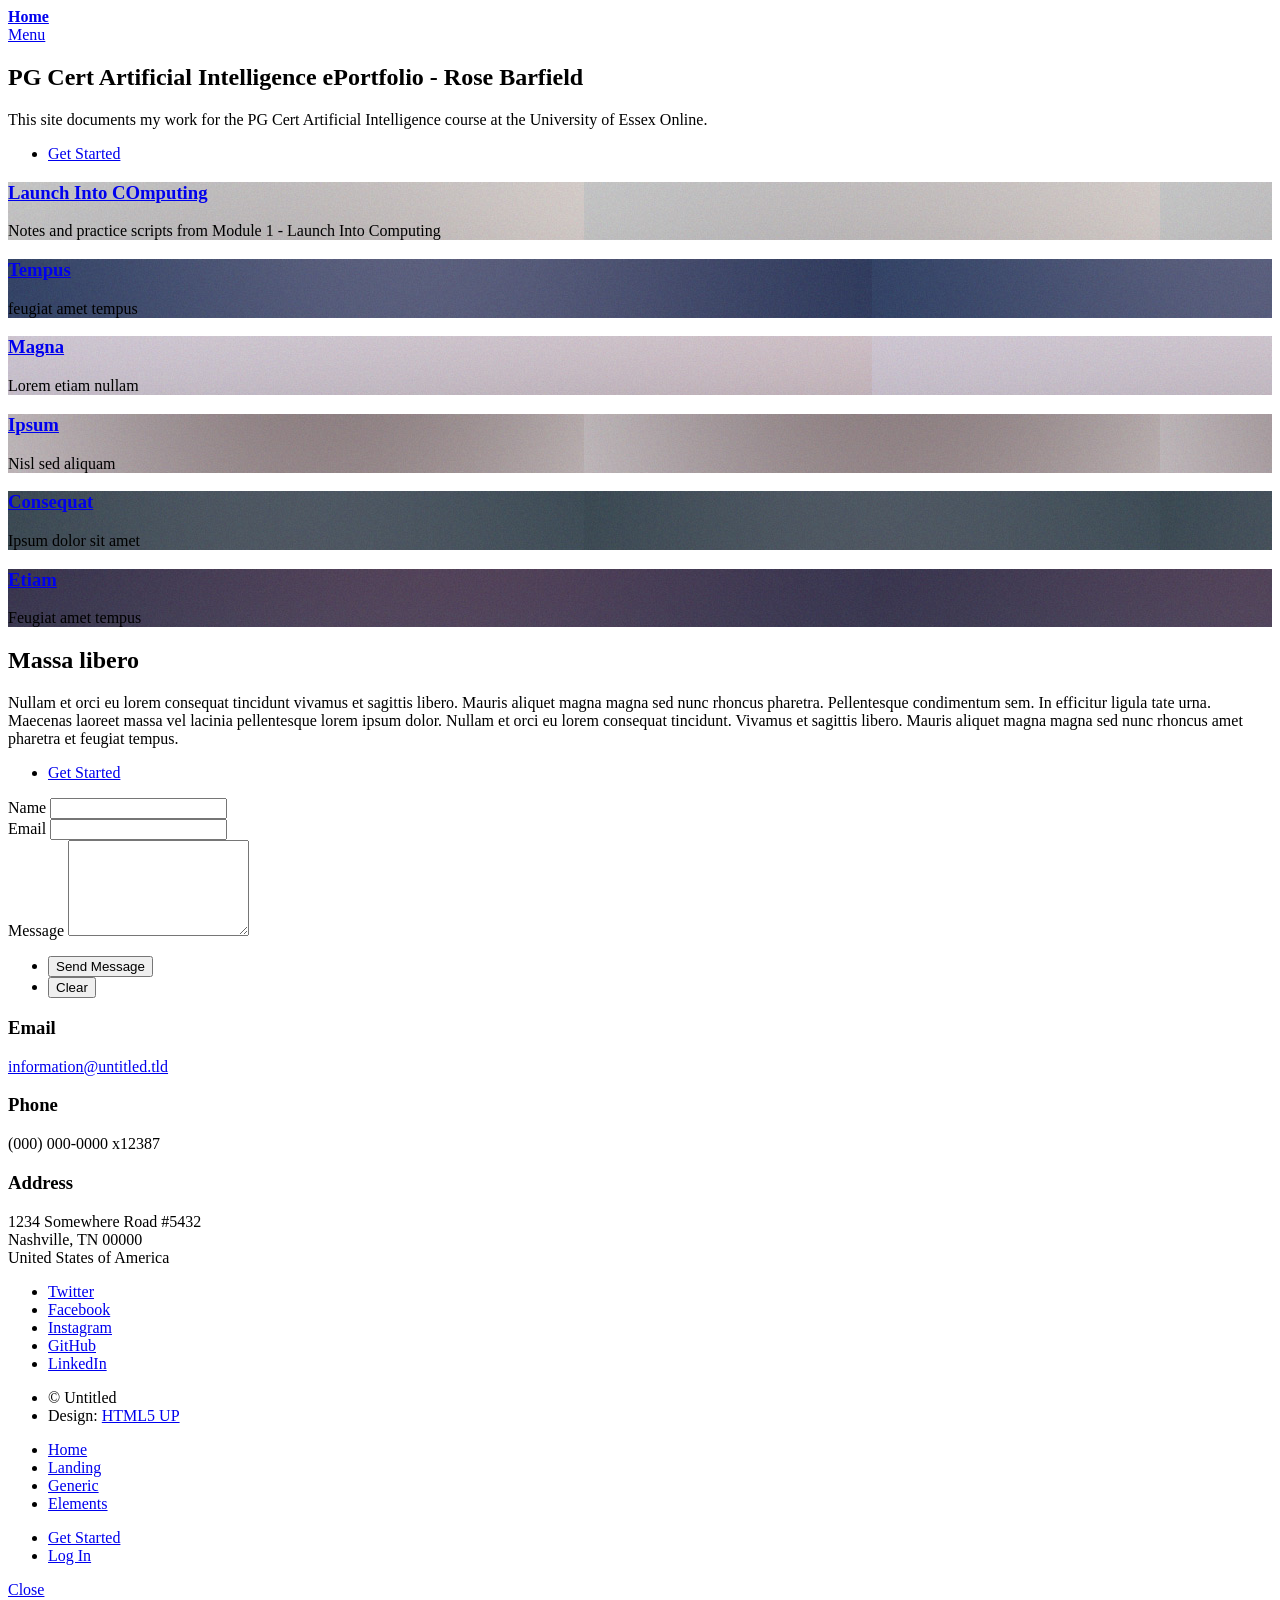
==== commit d42b1132: "Update index.html Added link to github repo for module 1" ====
--- a/index.html
+++ b/index.html
@@ -64,8 +64,8 @@
 										<img src="images/pic01.jpg" alt="" />
 									</span>
 									<header class="major">
-										<h3><a href="landing.html" class="link">Aliquam</a></h3>
-										<p>Ipsum dolor sit amet</p>
+										<h3><a href="https://github.com/felttipfaerie/Launch-Into-Computing" class="link">Launch Into COmputing</a></h3>
+										<p>Notes and practice scripts from Module 1 - Launch Into Computing</p>
 									</header>
 								</article>
 								<article>
@@ -213,3 +213,4 @@
 	</body>
 
 </html>
+
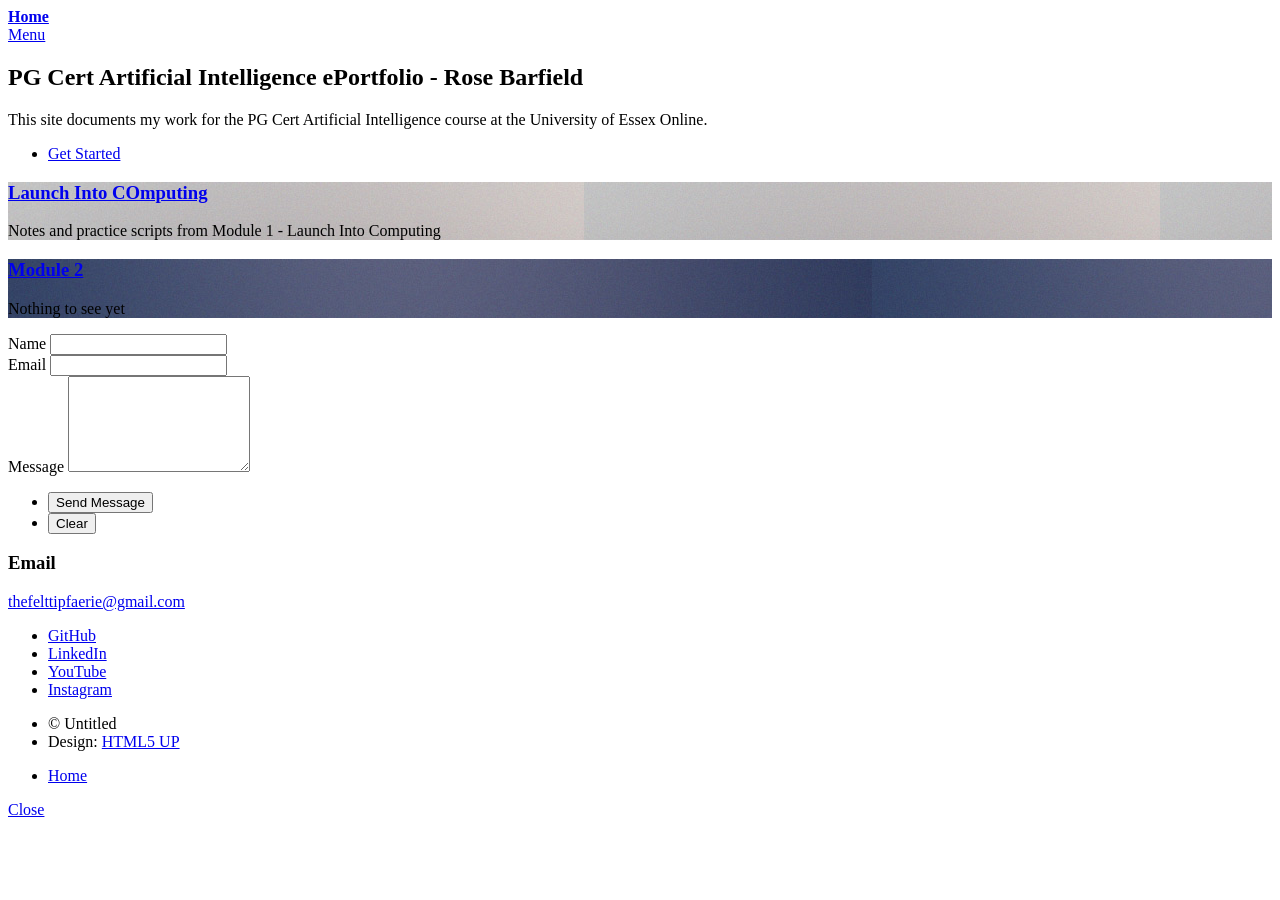
==== commit 3b6f94a2: "Update index.html Improved content and added social links" ====
--- a/index.html
+++ b/index.html
@@ -29,6 +29,7 @@
 					<nav id="menu">
 						<ul class="links">
 							<li><a href="index.html">Home</a></li>
+							<!-- don't need this at the moment
 							<li><a href="landing.html">Landing</a></li>
 							<li><a href="generic.html">Generic</a></li>
 							<li><a href="elements.html">Elements</a></li>
@@ -36,6 +37,7 @@
 						<ul class="actions stacked">
 							<li><a href="#" class="button primary fit">Get Started</a></li>
 							<li><a href="#" class="button fit">Log In</a></li>
+							-->
 						</ul>
 					</nav>
 
@@ -73,10 +75,11 @@
 										<img src="images/pic02.jpg" alt="" />
 									</span>
 									<header class="major">
-										<h3><a href="landing.html" class="link">Tempus</a></h3>
-										<p>feugiat amet tempus</p>
-									</header>
-								</article>
+										<h3><a href="landing.html" class="link">Module 2</a></h3>
+										<p>Nothing to see yet</p>
+									</header>
+								</article>
+								<!-- Not needed for now
 								<article>
 									<span class="image">
 										<img src="images/pic03.jpg" alt="" />
@@ -113,9 +116,10 @@
 										<p>Feugiat amet tempus</p>
 									</header>
 								</article>
-							</section>
-
-						<!-- Two -->
+								-->
+							</section>
+
+						<!-- Two 
 							<section id="two">
 								<div class="inner">
 									<header class="major">
@@ -127,7 +131,7 @@
 									</ul>
 								</div>
 							</section>
-
+						-->
 					</div>
 
 				<!-- Contact -->
@@ -160,9 +164,10 @@
 									<div class="contact-method">
 										<span class="icon solid alt fa-envelope"></span>
 										<h3>Email</h3>
-										<a href="#">information@untitled.tld</a>
+										<a href="#">thefelttipfaerie@gmail.com</a>
 									</div>
 								</section>
+								<!-- don't need this at the moment
 								<section>
 									<div class="contact-method">
 										<span class="icon solid alt fa-phone"></span>
@@ -178,6 +183,7 @@
 										Nashville, TN 00000<br />
 										United States of America</span>
 									</div>
+									-->
 								</section>
 							</section>
 						</div>
@@ -187,11 +193,10 @@
 					<footer id="footer">
 						<div class="inner">
 							<ul class="icons">
-								<li><a href="#" class="icon brands alt fa-twitter"><span class="label">Twitter</span></a></li>
-								<li><a href="#" class="icon brands alt fa-facebook-f"><span class="label">Facebook</span></a></li>
-								<li><a href="#" class="icon brands alt fa-instagram"><span class="label">Instagram</span></a></li>
-								<li><a href="#" class="icon brands alt fa-github"><span class="label">GitHub</span></a></li>
-								<li><a href="#" class="icon brands alt fa-linkedin-in"><span class="label">LinkedIn</span></a></li>
+								<li><a href="https://github.com/felttipfaerie" class="icon brands alt fa-github"><span class="label">GitHub</span></a></li>
+								<li><a href=https://www.linkedin.com/in/felttipfaerie/" class="icon brands alt fa-linkedin-in"><span class="label">LinkedIn</span></a></li>
+								<li><a href="https://www.youtube.com/@felttipfaerie" class="icon brands alt fa-youtube"><span class="label">YouTube</span></a></li>
+								<li><a href="https://www.instagram.com/ftf_cad/" class="icon brands alt fa-instagram"><span class="label">Instagram</span></a></li>
 							</ul>
 							<ul class="copyright">
 								<li>&copy; Untitled</li><li>Design: <a href="https://html5up.net">HTML5 UP</a></li>
@@ -214,3 +219,4 @@
 
 </html>
 
+
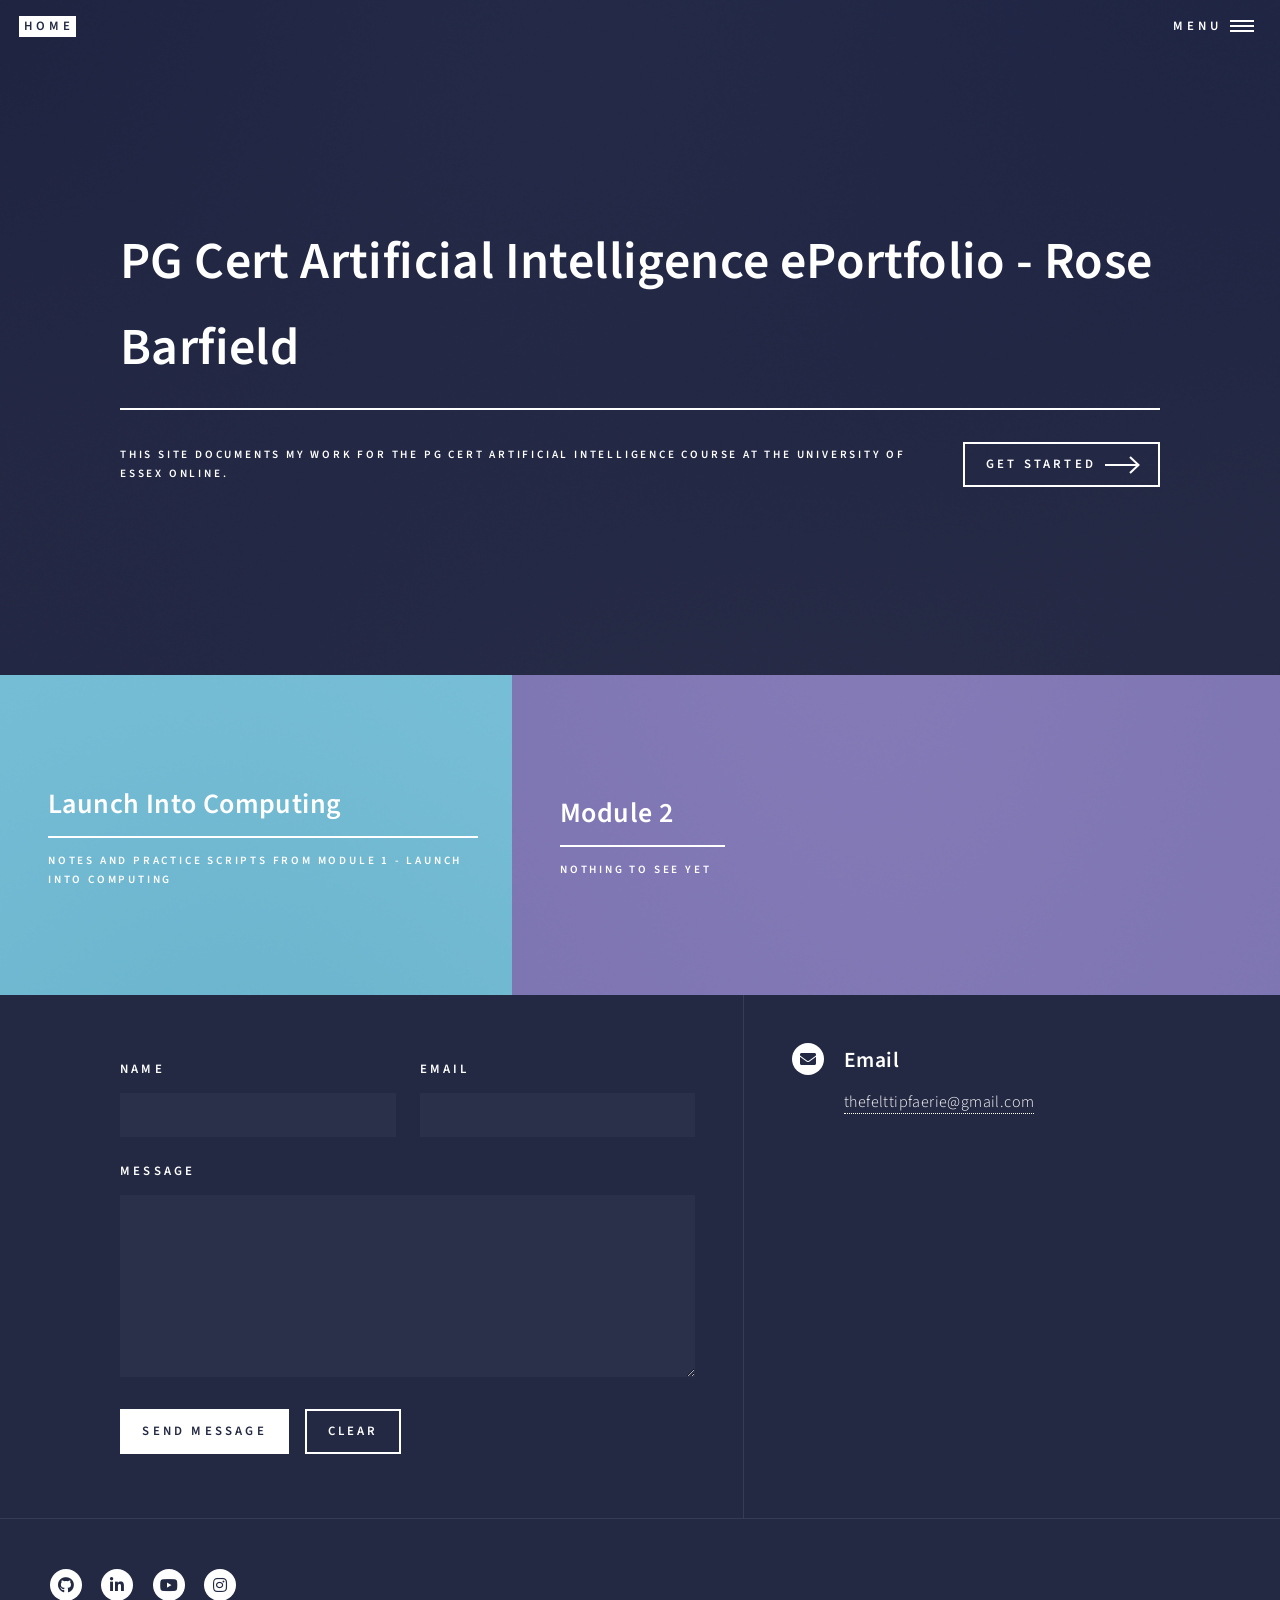
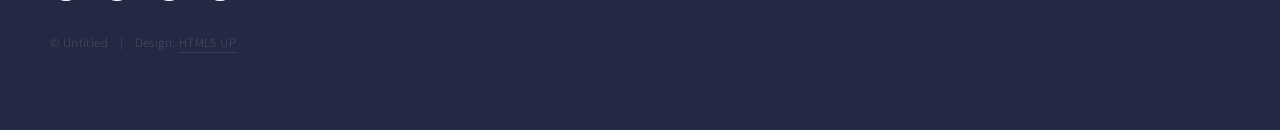
==== commit 78c08773: "typo" ====
--- a/index.html
+++ b/index.html
@@ -66,7 +66,7 @@
 										<img src="images/pic01.jpg" alt="" />
 									</span>
 									<header class="major">
-										<h3><a href="https://github.com/felttipfaerie/Launch-Into-Computing" class="link">Launch Into COmputing</a></h3>
+										<h3><a href="https://github.com/felttipfaerie/Launch-Into-Computing" class="link">Launch Into Computing</a></h3>
 										<p>Notes and practice scripts from Module 1 - Launch Into Computing</p>
 									</header>
 								</article>
--- a/assets/css/main.css
+++ b/assets/css/main.css
@@ -1,3952 +1,3957 @@
-@import url(fontawesome-all.min.css);
-@import url("https://fonts.googleapis.com/css?family=Source+Sans+Pro:300,300italic,600,600italic");
-
+@import url(fontawesome-all.min.css);
+@import url("https://fonts.googleapis.com/css?family=Source+Sans+Pro:300,300italic,600,600italic");
+
 /*
 	Forty by HTML5 UP
 	html5up.net | @ajlkn
 	Free for personal and commercial use under the CCA 3.0 license (html5up.net/license)
-*/
-
-html, body, div, span, applet, object,
-iframe, h1, h2, h3, h4, h5, h6, p, blockquote,
-pre, a, abbr, acronym, address, big, cite,
-code, del, dfn, em, img, ins, kbd, q, s, samp,
-small, strike, strong, sub, sup, tt, var, b,
-u, i, center, dl, dt, dd, ol, ul, li, fieldset,
-form, label, legend, table, caption, tbody,
-tfoot, thead, tr, th, td, article, aside,
-canvas, details, embed, figure, figcaption,
-footer, header, hgroup, menu, nav, output, ruby,
-section, summary, time, mark, audio, video {
-	margin: 0;
-	padding: 0;
-	border: 0;
-	font-size: 100%;
-	font: inherit;
-	vertical-align: baseline;}
-
-article, aside, details, figcaption, figure,
-footer, header, hgroup, menu, nav, section {
-	display: block;}
-
-body {
-	line-height: 1;
-}
-
-ol, ul {
-	list-style: none;
-}
-
-blockquote, q {
-	quotes: none;
-}
-
-	blockquote:before, blockquote:after, q:before, q:after {
-		content: '';
-		content: none;
-	}
-
-table {
-	border-collapse: collapse;
-	border-spacing: 0;
-}
-
-body {
-	-webkit-text-size-adjust: none;
-}
-
-mark {
-	background-color: transparent;
-	color: inherit;
-}
-
-input::-moz-focus-inner {
-	border: 0;
-	padding: 0;
-}
-
-input, select, textarea {
-	-moz-appearance: none;
-	-webkit-appearance: none;
-	-ms-appearance: none;
-	appearance: none;
-}
-
-/* Basic */
-
-	@-ms-viewport {
-		width: device-width;
-	}
-
-	body {
-		-ms-overflow-style: scrollbar;
-	}
-
-	@media screen and (max-width: 480px) {
-
-		html, body {
-			min-width: 320px;
-		}
-
-	}
-
-	html {
-		box-sizing: border-box;
-	}
-
-	*, *:before, *:after {
-		box-sizing: inherit;
-	}
-
-	body {
-		background: #242943;
-	}
-
-		body.is-preload *, body.is-preload *:before, body.is-preload *:after {
-			-moz-animation: none !important;
-			-webkit-animation: none !important;
-			-ms-animation: none !important;
-			animation: none !important;
-			-moz-transition: none !important;
-			-webkit-transition: none !important;
-			-ms-transition: none !important;
-			transition: none !important;
-		}
-
-/* Type */
-
-	body, input, select, textarea {
-		color: #ffffff;
-		font-family: "Source Sans Pro", Helvetica, sans-serif;
-		font-size: 17pt;
-		font-weight: 300;
-		letter-spacing: 0.025em;
-		line-height: 1.65;
-	}
-
-		@media screen and (max-width: 1680px) {
-
-			body, input, select, textarea {
-				font-size: 14pt;
-			}
-
-		}
-
-		@media screen and (max-width: 1280px) {
-
-			body, input, select, textarea {
-				font-size: 12pt;
-			}
-
-		}
-
-		@media screen and (max-width: 360px) {
-
-			body, input, select, textarea {
-				font-size: 11pt;
-			}
-
-		}
-
-	a {
-		-moz-transition: color 0.2s ease-in-out, border-bottom-color 0.2s ease-in-out;
-		-webkit-transition: color 0.2s ease-in-out, border-bottom-color 0.2s ease-in-out;
-		-ms-transition: color 0.2s ease-in-out, border-bottom-color 0.2s ease-in-out;
-		transition: color 0.2s ease-in-out, border-bottom-color 0.2s ease-in-out;
-		border-bottom: dotted 1px;
-		color: inherit;
-		text-decoration: none;
-	}
-
-		a:hover {
-			border-bottom-color: transparent;
-			color: #9bf1ff !important;
-		}
-
-		a:active {
-			color: #53e3fb !important;
-		}
-
-	strong, b {
-		color: #ffffff;
-		font-weight: 600;
-	}
-
-	em, i {
-		font-style: italic;
-	}
-
-	p {
-		margin: 0 0 2em 0;
-	}
-
-	h1, h2, h3, h4, h5, h6 {
-		color: #ffffff;
-		font-weight: 600;
-		line-height: 1.65;
-		margin: 0 0 1em 0;
-	}
-
-		h1 a, h2 a, h3 a, h4 a, h5 a, h6 a {
-			color: inherit;
-			border-bottom: 0;
-		}
-
-	h1 {
-		font-size: 2.5em;
-	}
-
-	h2 {
-		font-size: 1.75em;
-	}
-
-	h3 {
-		font-size: 1.35em;
-	}
-
-	h4 {
-		font-size: 1.1em;
-	}
-
-	h5 {
-		font-size: 0.9em;
-	}
-
-	h6 {
-		font-size: 0.7em;
-	}
-
-	@media screen and (max-width: 736px) {
-
-		h1 {
-			font-size: 2em;
-		}
-
-		h2 {
-			font-size: 1.5em;
-		}
-
-		h3 {
-			font-size: 1.25em;
-		}
-
-	}
-
-	sub {
-		font-size: 0.8em;
-		position: relative;
-		top: 0.5em;
-	}
-
-	sup {
-		font-size: 0.8em;
-		position: relative;
-		top: -0.5em;
-	}
-
-	blockquote {
-		border-left: solid 4px rgba(212, 212, 255, 0.1);
-		font-style: italic;
-		margin: 0 0 2em 0;
-		padding: 0.5em 0 0.5em 2em;
-	}
-
-	code {
-		background: rgba(212, 212, 255, 0.035);
-		font-family: "Courier New", monospace;
-		font-size: 0.9em;
-		margin: 0 0.25em;
-		padding: 0.25em 0.65em;
-	}
-
-	pre {
-		-webkit-overflow-scrolling: touch;
-		font-family: "Courier New", monospace;
-		font-size: 0.9em;
-		margin: 0 0 2em 0;
-	}
-
-		pre code {
-			display: block;
-			line-height: 1.75;
-			padding: 1em 1.5em;
-			overflow-x: auto;
-		}
-
-	hr {
-		border: 0;
-		border-bottom: solid 1px rgba(212, 212, 255, 0.1);
-		margin: 2em 0;
-	}
-
-		hr.major {
-			margin: 3em 0;
-		}
-
-	.align-left {
-		text-align: left;
-	}
-
-	.align-center {
-		text-align: center;
-	}
-
-	.align-right {
-		text-align: right;
-	}
-
-/* Row */
-
-	.row {
-		display: flex;
-		flex-wrap: wrap;
-		box-sizing: border-box;
-		align-items: stretch;
-	}
-
-		.row > * {
-			box-sizing: border-box;
-		}
-
-		.row.gtr-uniform > * > :last-child {
-			margin-bottom: 0;
-		}
-
-		.row.aln-left {
-			justify-content: flex-start;
-		}
-
-		.row.aln-center {
-			justify-content: center;
-		}
-
-		.row.aln-right {
-			justify-content: flex-end;
-		}
-
-		.row.aln-top {
-			align-items: flex-start;
-		}
-
-		.row.aln-middle {
-			align-items: center;
-		}
-
-		.row.aln-bottom {
-			align-items: flex-end;
-		}
-
-		.row > .imp {
-			order: -1;
-		}
-
-		.row > .col-1 {
-			width: 8.33333%;
-		}
-
-		.row > .off-1 {
-			margin-left: 8.33333%;
-		}
-
-		.row > .col-2 {
-			width: 16.66667%;
-		}
-
-		.row > .off-2 {
-			margin-left: 16.66667%;
-		}
-
-		.row > .col-3 {
-			width: 25%;
-		}
-
-		.row > .off-3 {
-			margin-left: 25%;
-		}
-
-		.row > .col-4 {
-			width: 33.33333%;
-		}
-
-		.row > .off-4 {
-			margin-left: 33.33333%;
-		}
-
-		.row > .col-5 {
-			width: 41.66667%;
-		}
-
-		.row > .off-5 {
-			margin-left: 41.66667%;
-		}
-
-		.row > .col-6 {
-			width: 50%;
-		}
-
-		.row > .off-6 {
-			margin-left: 50%;
-		}
-
-		.row > .col-7 {
-			width: 58.33333%;
-		}
-
-		.row > .off-7 {
-			margin-left: 58.33333%;
-		}
-
-		.row > .col-8 {
-			width: 66.66667%;
-		}
-
-		.row > .off-8 {
-			margin-left: 66.66667%;
-		}
-
-		.row > .col-9 {
-			width: 75%;
-		}
-
-		.row > .off-9 {
-			margin-left: 75%;
-		}
-
-		.row > .col-10 {
-			width: 83.33333%;
-		}
-
-		.row > .off-10 {
-			margin-left: 83.33333%;
-		}
-
-		.row > .col-11 {
-			width: 91.66667%;
-		}
-
-		.row > .off-11 {
-			margin-left: 91.66667%;
-		}
-
-		.row > .col-12 {
-			width: 100%;
-		}
-
-		.row > .off-12 {
-			margin-left: 100%;
-		}
-
-		.row.gtr-0 {
-			margin-top: 0;
-			margin-left: 0em;
-		}
-
-			.row.gtr-0 > * {
-				padding: 0 0 0 0em;
-			}
-
-			.row.gtr-0.gtr-uniform {
-				margin-top: 0em;
-			}
-
-				.row.gtr-0.gtr-uniform > * {
-					padding-top: 0em;
-				}
-
-		.row.gtr-25 {
-			margin-top: 0;
-			margin-left: -0.5em;
-		}
-
-			.row.gtr-25 > * {
-				padding: 0 0 0 0.5em;
-			}
-
-			.row.gtr-25.gtr-uniform {
-				margin-top: -0.5em;
-			}
-
-				.row.gtr-25.gtr-uniform > * {
-					padding-top: 0.5em;
-				}
-
-		.row.gtr-50 {
-			margin-top: 0;
-			margin-left: -1em;
-		}
-
-			.row.gtr-50 > * {
-				padding: 0 0 0 1em;
-			}
-
-			.row.gtr-50.gtr-uniform {
-				margin-top: -1em;
-			}
-
-				.row.gtr-50.gtr-uniform > * {
-					padding-top: 1em;
-				}
-
-		.row {
-			margin-top: 0;
-			margin-left: -2em;
-		}
-
-			.row > * {
-				padding: 0 0 0 2em;
-			}
-
-			.row.gtr-uniform {
-				margin-top: -2em;
-			}
-
-				.row.gtr-uniform > * {
-					padding-top: 2em;
-				}
-
-		.row.gtr-150 {
-			margin-top: 0;
-			margin-left: -3em;
-		}
-
-			.row.gtr-150 > * {
-				padding: 0 0 0 3em;
-			}
-
-			.row.gtr-150.gtr-uniform {
-				margin-top: -3em;
-			}
-
-				.row.gtr-150.gtr-uniform > * {
-					padding-top: 3em;
-				}
-
-		.row.gtr-200 {
-			margin-top: 0;
-			margin-left: -4em;
-		}
-
-			.row.gtr-200 > * {
-				padding: 0 0 0 4em;
-			}
-
-			.row.gtr-200.gtr-uniform {
-				margin-top: -4em;
-			}
-
-				.row.gtr-200.gtr-uniform > * {
-					padding-top: 4em;
-				}
-
-		@media screen and (max-width: 1680px) {
-
-			.row {
-				display: flex;
-				flex-wrap: wrap;
-				box-sizing: border-box;
-				align-items: stretch;
-			}
-
-				.row > * {
-					box-sizing: border-box;
-				}
-
-				.row.gtr-uniform > * > :last-child {
-					margin-bottom: 0;
-				}
-
-				.row.aln-left {
-					justify-content: flex-start;
-				}
-
-				.row.aln-center {
-					justify-content: center;
-				}
-
-				.row.aln-right {
-					justify-content: flex-end;
-				}
-
-				.row.aln-top {
-					align-items: flex-start;
-				}
-
-				.row.aln-middle {
-					align-items: center;
-				}
-
-				.row.aln-bottom {
-					align-items: flex-end;
-				}
-
-				.row > .imp-xlarge {
-					order: -1;
-				}
-
-				.row > .col-1-xlarge {
-					width: 8.33333%;
-				}
-
-				.row > .off-1-xlarge {
-					margin-left: 8.33333%;
-				}
-
-				.row > .col-2-xlarge {
-					width: 16.66667%;
-				}
-
-				.row > .off-2-xlarge {
-					margin-left: 16.66667%;
-				}
-
-				.row > .col-3-xlarge {
-					width: 25%;
-				}
-
-				.row > .off-3-xlarge {
-					margin-left: 25%;
-				}
-
-				.row > .col-4-xlarge {
-					width: 33.33333%;
-				}
-
-				.row > .off-4-xlarge {
-					margin-left: 33.33333%;
-				}
-
-				.row > .col-5-xlarge {
-					width: 41.66667%;
-				}
-
-				.row > .off-5-xlarge {
-					margin-left: 41.66667%;
-				}
-
-				.row > .col-6-xlarge {
-					width: 50%;
-				}
-
-				.row > .off-6-xlarge {
-					margin-left: 50%;
-				}
-
-				.row > .col-7-xlarge {
-					width: 58.33333%;
-				}
-
-				.row > .off-7-xlarge {
-					margin-left: 58.33333%;
-				}
-
-				.row > .col-8-xlarge {
-					width: 66.66667%;
-				}
-
-				.row > .off-8-xlarge {
-					margin-left: 66.66667%;
-				}
-
-				.row > .col-9-xlarge {
-					width: 75%;
-				}
-
-				.row > .off-9-xlarge {
-					margin-left: 75%;
-				}
-
-				.row > .col-10-xlarge {
-					width: 83.33333%;
-				}
-
-				.row > .off-10-xlarge {
-					margin-left: 83.33333%;
-				}
-
-				.row > .col-11-xlarge {
-					width: 91.66667%;
-				}
-
-				.row > .off-11-xlarge {
-					margin-left: 91.66667%;
-				}
-
-				.row > .col-12-xlarge {
-					width: 100%;
-				}
-
-				.row > .off-12-xlarge {
-					margin-left: 100%;
-				}
-
-				.row.gtr-0 {
-					margin-top: 0;
-					margin-left: 0em;
-				}
-
-					.row.gtr-0 > * {
-						padding: 0 0 0 0em;
-					}
-
-					.row.gtr-0.gtr-uniform {
-						margin-top: 0em;
-					}
-
-						.row.gtr-0.gtr-uniform > * {
-							padding-top: 0em;
-						}
-
-				.row.gtr-25 {
-					margin-top: 0;
-					margin-left: -0.5em;
-				}
-
-					.row.gtr-25 > * {
-						padding: 0 0 0 0.5em;
-					}
-
-					.row.gtr-25.gtr-uniform {
-						margin-top: -0.5em;
-					}
-
-						.row.gtr-25.gtr-uniform > * {
-							padding-top: 0.5em;
-						}
-
-				.row.gtr-50 {
-					margin-top: 0;
-					margin-left: -1em;
-				}
-
-					.row.gtr-50 > * {
-						padding: 0 0 0 1em;
-					}
-
-					.row.gtr-50.gtr-uniform {
-						margin-top: -1em;
-					}
-
-						.row.gtr-50.gtr-uniform > * {
-							padding-top: 1em;
-						}
-
-				.row {
-					margin-top: 0;
-					margin-left: -2em;
-				}
-
-					.row > * {
-						padding: 0 0 0 2em;
-					}
-
-					.row.gtr-uniform {
-						margin-top: -2em;
-					}
-
-						.row.gtr-uniform > * {
-							padding-top: 2em;
-						}
-
-				.row.gtr-150 {
-					margin-top: 0;
-					margin-left: -3em;
-				}
-
-					.row.gtr-150 > * {
-						padding: 0 0 0 3em;
-					}
-
-					.row.gtr-150.gtr-uniform {
-						margin-top: -3em;
-					}
-
-						.row.gtr-150.gtr-uniform > * {
-							padding-top: 3em;
-						}
-
-				.row.gtr-200 {
-					margin-top: 0;
-					margin-left: -4em;
-				}
-
-					.row.gtr-200 > * {
-						padding: 0 0 0 4em;
-					}
-
-					.row.gtr-200.gtr-uniform {
-						margin-top: -4em;
-					}
-
-						.row.gtr-200.gtr-uniform > * {
-							padding-top: 4em;
-						}
-
-		}
-
-		@media screen and (max-width: 1280px) {
-
-			.row {
-				display: flex;
-				flex-wrap: wrap;
-				box-sizing: border-box;
-				align-items: stretch;
-			}
-
-				.row > * {
-					box-sizing: border-box;
-				}
-
-				.row.gtr-uniform > * > :last-child {
-					margin-bottom: 0;
-				}
-
-				.row.aln-left {
-					justify-content: flex-start;
-				}
-
-				.row.aln-center {
-					justify-content: center;
-				}
-
-				.row.aln-right {
-					justify-content: flex-end;
-				}
-
-				.row.aln-top {
-					align-items: flex-start;
-				}
-
-				.row.aln-middle {
-					align-items: center;
-				}
-
-				.row.aln-bottom {
-					align-items: flex-end;
-				}
-
-				.row > .imp-large {
-					order: -1;
-				}
-
-				.row > .col-1-large {
-					width: 8.33333%;
-				}
-
-				.row > .off-1-large {
-					margin-left: 8.33333%;
-				}
-
-				.row > .col-2-large {
-					width: 16.66667%;
-				}
-
-				.row > .off-2-large {
-					margin-left: 16.66667%;
-				}
-
-				.row > .col-3-large {
-					width: 25%;
-				}
-
-				.row > .off-3-large {
-					margin-left: 25%;
-				}
-
-				.row > .col-4-large {
-					width: 33.33333%;
-				}
-
-				.row > .off-4-large {
-					margin-left: 33.33333%;
-				}
-
-				.row > .col-5-large {
-					width: 41.66667%;
-				}
-
-				.row > .off-5-large {
-					margin-left: 41.66667%;
-				}
-
-				.row > .col-6-large {
-					width: 50%;
-				}
-
-				.row > .off-6-large {
-					margin-left: 50%;
-				}
-
-				.row > .col-7-large {
-					width: 58.33333%;
-				}
-
-				.row > .off-7-large {
-					margin-left: 58.33333%;
-				}
-
-				.row > .col-8-large {
-					width: 66.66667%;
-				}
-
-				.row > .off-8-large {
-					margin-left: 66.66667%;
-				}
-
-				.row > .col-9-large {
-					width: 75%;
-				}
-
-				.row > .off-9-large {
-					margin-left: 75%;
-				}
-
-				.row > .col-10-large {
-					width: 83.33333%;
-				}
-
-				.row > .off-10-large {
-					margin-left: 83.33333%;
-				}
-
-				.row > .col-11-large {
-					width: 91.66667%;
-				}
-
-				.row > .off-11-large {
-					margin-left: 91.66667%;
-				}
-
-				.row > .col-12-large {
-					width: 100%;
-				}
-
-				.row > .off-12-large {
-					margin-left: 100%;
-				}
-
-				.row.gtr-0 {
-					margin-top: 0;
-					margin-left: 0em;
-				}
-
-					.row.gtr-0 > * {
-						padding: 0 0 0 0em;
-					}
-
-					.row.gtr-0.gtr-uniform {
-						margin-top: 0em;
-					}
-
-						.row.gtr-0.gtr-uniform > * {
-							padding-top: 0em;
-						}
-
-				.row.gtr-25 {
-					margin-top: 0;
-					margin-left: -0.375em;
-				}
-
-					.row.gtr-25 > * {
-						padding: 0 0 0 0.375em;
-					}
-
-					.row.gtr-25.gtr-uniform {
-						margin-top: -0.375em;
-					}
-
-						.row.gtr-25.gtr-uniform > * {
-							padding-top: 0.375em;
-						}
-
-				.row.gtr-50 {
-					margin-top: 0;
-					margin-left: -0.75em;
-				}
-
-					.row.gtr-50 > * {
-						padding: 0 0 0 0.75em;
-					}
-
-					.row.gtr-50.gtr-uniform {
-						margin-top: -0.75em;
-					}
-
-						.row.gtr-50.gtr-uniform > * {
-							padding-top: 0.75em;
-						}
-
-				.row {
-					margin-top: 0;
-					margin-left: -1.5em;
-				}
-
-					.row > * {
-						padding: 0 0 0 1.5em;
-					}
-
-					.row.gtr-uniform {
-						margin-top: -1.5em;
-					}
-
-						.row.gtr-uniform > * {
-							padding-top: 1.5em;
-						}
-
-				.row.gtr-150 {
-					margin-top: 0;
-					margin-left: -2.25em;
-				}
-
-					.row.gtr-150 > * {
-						padding: 0 0 0 2.25em;
-					}
-
-					.row.gtr-150.gtr-uniform {
-						margin-top: -2.25em;
-					}
-
-						.row.gtr-150.gtr-uniform > * {
-							padding-top: 2.25em;
-						}
-
-				.row.gtr-200 {
-					margin-top: 0;
-					margin-left: -3em;
-				}
-
-					.row.gtr-200 > * {
-						padding: 0 0 0 3em;
-					}
-
-					.row.gtr-200.gtr-uniform {
-						margin-top: -3em;
-					}
-
-						.row.gtr-200.gtr-uniform > * {
-							padding-top: 3em;
-						}
-
-		}
-
-		@media screen and (max-width: 980px) {
-
-			.row {
-				display: flex;
-				flex-wrap: wrap;
-				box-sizing: border-box;
-				align-items: stretch;
-			}
-
-				.row > * {
-					box-sizing: border-box;
-				}
-
-				.row.gtr-uniform > * > :last-child {
-					margin-bottom: 0;
-				}
-
-				.row.aln-left {
-					justify-content: flex-start;
-				}
-
-				.row.aln-center {
-					justify-content: center;
-				}
-
-				.row.aln-right {
-					justify-content: flex-end;
-				}
-
-				.row.aln-top {
-					align-items: flex-start;
-				}
-
-				.row.aln-middle {
-					align-items: center;
-				}
-
-				.row.aln-bottom {
-					align-items: flex-end;
-				}
-
-				.row > .imp-medium {
-					order: -1;
-				}
-
-				.row > .col-1-medium {
-					width: 8.33333%;
-				}
-
-				.row > .off-1-medium {
-					margin-left: 8.33333%;
-				}
-
-				.row > .col-2-medium {
-					width: 16.66667%;
-				}
-
-				.row > .off-2-medium {
-					margin-left: 16.66667%;
-				}
-
-				.row > .col-3-medium {
-					width: 25%;
-				}
-
-				.row > .off-3-medium {
-					margin-left: 25%;
-				}
-
-				.row > .col-4-medium {
-					width: 33.33333%;
-				}
-
-				.row > .off-4-medium {
-					margin-left: 33.33333%;
-				}
-
-				.row > .col-5-medium {
-					width: 41.66667%;
-				}
-
-				.row > .off-5-medium {
-					margin-left: 41.66667%;
-				}
-
-				.row > .col-6-medium {
-					width: 50%;
-				}
-
-				.row > .off-6-medium {
-					margin-left: 50%;
-				}
-
-				.row > .col-7-medium {
-					width: 58.33333%;
-				}
-
-				.row > .off-7-medium {
-					margin-left: 58.33333%;
-				}
-
-				.row > .col-8-medium {
-					width: 66.66667%;
-				}
-
-				.row > .off-8-medium {
-					margin-left: 66.66667%;
-				}
-
-				.row > .col-9-medium {
-					width: 75%;
-				}
-
-				.row > .off-9-medium {
-					margin-left: 75%;
-				}
-
-				.row > .col-10-medium {
-					width: 83.33333%;
-				}
-
-				.row > .off-10-medium {
-					margin-left: 83.33333%;
-				}
-
-				.row > .col-11-medium {
-					width: 91.66667%;
-				}
-
-				.row > .off-11-medium {
-					margin-left: 91.66667%;
-				}
-
-				.row > .col-12-medium {
-					width: 100%;
-				}
-
-				.row > .off-12-medium {
-					margin-left: 100%;
-				}
-
-				.row.gtr-0 {
-					margin-top: 0;
-					margin-left: 0em;
-				}
-
-					.row.gtr-0 > * {
-						padding: 0 0 0 0em;
-					}
-
-					.row.gtr-0.gtr-uniform {
-						margin-top: 0em;
-					}
-
-						.row.gtr-0.gtr-uniform > * {
-							padding-top: 0em;
-						}
-
-				.row.gtr-25 {
-					margin-top: 0;
-					margin-left: -0.375em;
-				}
-
-					.row.gtr-25 > * {
-						padding: 0 0 0 0.375em;
-					}
-
-					.row.gtr-25.gtr-uniform {
-						margin-top: -0.375em;
-					}
-
-						.row.gtr-25.gtr-uniform > * {
-							padding-top: 0.375em;
-						}
-
-				.row.gtr-50 {
-					margin-top: 0;
-					margin-left: -0.75em;
-				}
-
-					.row.gtr-50 > * {
-						padding: 0 0 0 0.75em;
-					}
-
-					.row.gtr-50.gtr-uniform {
-						margin-top: -0.75em;
-					}
-
-						.row.gtr-50.gtr-uniform > * {
-							padding-top: 0.75em;
-						}
-
-				.row {
-					margin-top: 0;
-					margin-left: -1.5em;
-				}
-
-					.row > * {
-						padding: 0 0 0 1.5em;
-					}
-
-					.row.gtr-uniform {
-						margin-top: -1.5em;
-					}
-
-						.row.gtr-uniform > * {
-							padding-top: 1.5em;
-						}
-
-				.row.gtr-150 {
-					margin-top: 0;
-					margin-left: -2.25em;
-				}
-
-					.row.gtr-150 > * {
-						padding: 0 0 0 2.25em;
-					}
-
-					.row.gtr-150.gtr-uniform {
-						margin-top: -2.25em;
-					}
-
-						.row.gtr-150.gtr-uniform > * {
-							padding-top: 2.25em;
-						}
-
-				.row.gtr-200 {
-					margin-top: 0;
-					margin-left: -3em;
-				}
-
-					.row.gtr-200 > * {
-						padding: 0 0 0 3em;
-					}
-
-					.row.gtr-200.gtr-uniform {
-						margin-top: -3em;
-					}
-
-						.row.gtr-200.gtr-uniform > * {
-							padding-top: 3em;
-						}
-
-		}
-
-		@media screen and (max-width: 736px) {
-
-			.row {
-				display: flex;
-				flex-wrap: wrap;
-				box-sizing: border-box;
-				align-items: stretch;
-			}
-
-				.row > * {
-					box-sizing: border-box;
-				}
-
-				.row.gtr-uniform > * > :last-child {
-					margin-bottom: 0;
-				}
-
-				.row.aln-left {
-					justify-content: flex-start;
-				}
-
-				.row.aln-center {
-					justify-content: center;
-				}
-
-				.row.aln-right {
-					justify-content: flex-end;
-				}
-
-				.row.aln-top {
-					align-items: flex-start;
-				}
-
-				.row.aln-middle {
-					align-items: center;
-				}
-
-				.row.aln-bottom {
-					align-items: flex-end;
-				}
-
-				.row > .imp-small {
-					order: -1;
-				}
-
-				.row > .col-1-small {
-					width: 8.33333%;
-				}
-
-				.row > .off-1-small {
-					margin-left: 8.33333%;
-				}
-
-				.row > .col-2-small {
-					width: 16.66667%;
-				}
-
-				.row > .off-2-small {
-					margin-left: 16.66667%;
-				}
-
-				.row > .col-3-small {
-					width: 25%;
-				}
-
-				.row > .off-3-small {
-					margin-left: 25%;
-				}
-
-				.row > .col-4-small {
-					width: 33.33333%;
-				}
-
-				.row > .off-4-small {
-					margin-left: 33.33333%;
-				}
-
-				.row > .col-5-small {
-					width: 41.66667%;
-				}
-
-				.row > .off-5-small {
-					margin-left: 41.66667%;
-				}
-
-				.row > .col-6-small {
-					width: 50%;
-				}
-
-				.row > .off-6-small {
-					margin-left: 50%;
-				}
-
-				.row > .col-7-small {
-					width: 58.33333%;
-				}
-
-				.row > .off-7-small {
-					margin-left: 58.33333%;
-				}
-
-				.row > .col-8-small {
-					width: 66.66667%;
-				}
-
-				.row > .off-8-small {
-					margin-left: 66.66667%;
-				}
-
-				.row > .col-9-small {
-					width: 75%;
-				}
-
-				.row > .off-9-small {
-					margin-left: 75%;
-				}
-
-				.row > .col-10-small {
-					width: 83.33333%;
-				}
-
-				.row > .off-10-small {
-					margin-left: 83.33333%;
-				}
-
-				.row > .col-11-small {
-					width: 91.66667%;
-				}
-
-				.row > .off-11-small {
-					margin-left: 91.66667%;
-				}
-
-				.row > .col-12-small {
-					width: 100%;
-				}
-
-				.row > .off-12-small {
-					margin-left: 100%;
-				}
-
-				.row.gtr-0 {
-					margin-top: 0;
-					margin-left: 0em;
-				}
-
-					.row.gtr-0 > * {
-						padding: 0 0 0 0em;
-					}
-
-					.row.gtr-0.gtr-uniform {
-						margin-top: 0em;
-					}
-
-						.row.gtr-0.gtr-uniform > * {
-							padding-top: 0em;
-						}
-
-				.row.gtr-25 {
-					margin-top: 0;
-					margin-left: -0.3125em;
-				}
-
-					.row.gtr-25 > * {
-						padding: 0 0 0 0.3125em;
-					}
-
-					.row.gtr-25.gtr-uniform {
-						margin-top: -0.3125em;
-					}
-
-						.row.gtr-25.gtr-uniform > * {
-							padding-top: 0.3125em;
-						}
-
-				.row.gtr-50 {
-					margin-top: 0;
-					margin-left: -0.625em;
-				}
-
-					.row.gtr-50 > * {
-						padding: 0 0 0 0.625em;
-					}
-
-					.row.gtr-50.gtr-uniform {
-						margin-top: -0.625em;
-					}
-
-						.row.gtr-50.gtr-uniform > * {
-							padding-top: 0.625em;
-						}
-
-				.row {
-					margin-top: 0;
-					margin-left: -1.25em;
-				}
-
-					.row > * {
-						padding: 0 0 0 1.25em;
-					}
-
-					.row.gtr-uniform {
-						margin-top: -1.25em;
-					}
-
-						.row.gtr-uniform > * {
-							padding-top: 1.25em;
-						}
-
-				.row.gtr-150 {
-					margin-top: 0;
-					margin-left: -1.875em;
-				}
-
-					.row.gtr-150 > * {
-						padding: 0 0 0 1.875em;
-					}
-
-					.row.gtr-150.gtr-uniform {
-						margin-top: -1.875em;
-					}
-
-						.row.gtr-150.gtr-uniform > * {
-							padding-top: 1.875em;
-						}
-
-				.row.gtr-200 {
-					margin-top: 0;
-					margin-left: -2.5em;
-				}
-
-					.row.gtr-200 > * {
-						padding: 0 0 0 2.5em;
-					}
-
-					.row.gtr-200.gtr-uniform {
-						margin-top: -2.5em;
-					}
-
-						.row.gtr-200.gtr-uniform > * {
-							padding-top: 2.5em;
-						}
-
-		}
-
-		@media screen and (max-width: 480px) {
-
-			.row {
-				display: flex;
-				flex-wrap: wrap;
-				box-sizing: border-box;
-				align-items: stretch;
-			}
-
-				.row > * {
-					box-sizing: border-box;
-				}
-
-				.row.gtr-uniform > * > :last-child {
-					margin-bottom: 0;
-				}
-
-				.row.aln-left {
-					justify-content: flex-start;
-				}
-
-				.row.aln-center {
-					justify-content: center;
-				}
-
-				.row.aln-right {
-					justify-content: flex-end;
-				}
-
-				.row.aln-top {
-					align-items: flex-start;
-				}
-
-				.row.aln-middle {
-					align-items: center;
-				}
-
-				.row.aln-bottom {
-					align-items: flex-end;
-				}
-
-				.row > .imp-xsmall {
-					order: -1;
-				}
-
-				.row > .col-1-xsmall {
-					width: 8.33333%;
-				}
-
-				.row > .off-1-xsmall {
-					margin-left: 8.33333%;
-				}
-
-				.row > .col-2-xsmall {
-					width: 16.66667%;
-				}
-
-				.row > .off-2-xsmall {
-					margin-left: 16.66667%;
-				}
-
-				.row > .col-3-xsmall {
-					width: 25%;
-				}
-
-				.row > .off-3-xsmall {
-					margin-left: 25%;
-				}
-
-				.row > .col-4-xsmall {
-					width: 33.33333%;
-				}
-
-				.row > .off-4-xsmall {
-					margin-left: 33.33333%;
-				}
-
-				.row > .col-5-xsmall {
-					width: 41.66667%;
-				}
-
-				.row > .off-5-xsmall {
-					margin-left: 41.66667%;
-				}
-
-				.row > .col-6-xsmall {
-					width: 50%;
-				}
-
-				.row > .off-6-xsmall {
-					margin-left: 50%;
-				}
-
-				.row > .col-7-xsmall {
-					width: 58.33333%;
-				}
-
-				.row > .off-7-xsmall {
-					margin-left: 58.33333%;
-				}
-
-				.row > .col-8-xsmall {
-					width: 66.66667%;
-				}
-
-				.row > .off-8-xsmall {
-					margin-left: 66.66667%;
-				}
-
-				.row > .col-9-xsmall {
-					width: 75%;
-				}
-
-				.row > .off-9-xsmall {
-					margin-left: 75%;
-				}
-
-				.row > .col-10-xsmall {
-					width: 83.33333%;
-				}
-
-				.row > .off-10-xsmall {
-					margin-left: 83.33333%;
-				}
-
-				.row > .col-11-xsmall {
-					width: 91.66667%;
-				}
-
-				.row > .off-11-xsmall {
-					margin-left: 91.66667%;
-				}
-
-				.row > .col-12-xsmall {
-					width: 100%;
-				}
-
-				.row > .off-12-xsmall {
-					margin-left: 100%;
-				}
-
-				.row.gtr-0 {
-					margin-top: 0;
-					margin-left: 0em;
-				}
-
-					.row.gtr-0 > * {
-						padding: 0 0 0 0em;
-					}
-
-					.row.gtr-0.gtr-uniform {
-						margin-top: 0em;
-					}
-
-						.row.gtr-0.gtr-uniform > * {
-							padding-top: 0em;
-						}
-
-				.row.gtr-25 {
-					margin-top: 0;
-					margin-left: -0.3125em;
-				}
-
-					.row.gtr-25 > * {
-						padding: 0 0 0 0.3125em;
-					}
-
-					.row.gtr-25.gtr-uniform {
-						margin-top: -0.3125em;
-					}
-
-						.row.gtr-25.gtr-uniform > * {
-							padding-top: 0.3125em;
-						}
-
-				.row.gtr-50 {
-					margin-top: 0;
-					margin-left: -0.625em;
-				}
-
-					.row.gtr-50 > * {
-						padding: 0 0 0 0.625em;
-					}
-
-					.row.gtr-50.gtr-uniform {
-						margin-top: -0.625em;
-					}
-
-						.row.gtr-50.gtr-uniform > * {
-							padding-top: 0.625em;
-						}
-
-				.row {
-					margin-top: 0;
-					margin-left: -1.25em;
-				}
-
-					.row > * {
-						padding: 0 0 0 1.25em;
-					}
-
-					.row.gtr-uniform {
-						margin-top: -1.25em;
-					}
-
-						.row.gtr-uniform > * {
-							padding-top: 1.25em;
-						}
-
-				.row.gtr-150 {
-					margin-top: 0;
-					margin-left: -1.875em;
-				}
-
-					.row.gtr-150 > * {
-						padding: 0 0 0 1.875em;
-					}
-
-					.row.gtr-150.gtr-uniform {
-						margin-top: -1.875em;
-					}
-
-						.row.gtr-150.gtr-uniform > * {
-							padding-top: 1.875em;
-						}
-
-				.row.gtr-200 {
-					margin-top: 0;
-					margin-left: -2.5em;
-				}
-
-					.row.gtr-200 > * {
-						padding: 0 0 0 2.5em;
-					}
-
-					.row.gtr-200.gtr-uniform {
-						margin-top: -2.5em;
-					}
-
-						.row.gtr-200.gtr-uniform > * {
-							padding-top: 2.5em;
-						}
-
-		}
-
-/* Section/Article */
-
-	section.special, article.special {
-		text-align: center;
-	}
-
-	header.major {
-		width: -moz-max-content;
-		width: -webkit-max-content;
-		width: -ms-max-content;
-		width: max-content;
-		margin-bottom: 2em;
-	}
-
-		header.major > :first-child {
-			margin-bottom: 0;
-			width: calc(100% + 0.5em);
-		}
-
-			header.major > :first-child:after {
-				content: '';
-				background-color: #ffffff;
-				display: block;
-				height: 2px;
-				margin: 0.325em 0 0.5em 0;
-				width: 100%;
-			}
-
-		header.major > p {
-			font-size: 0.7em;
-			font-weight: 600;
-			letter-spacing: 0.25em;
-			margin-bottom: 0;
-			text-transform: uppercase;
-		}
-
-		body.is-ie header.major > :first-child:after {
-			max-width: 9em;
-		}
-
-		body.is-ie header.major > h1:after {
-			max-width: 100% !important;
-		}
-
-	@media screen and (max-width: 736px) {
-
-		header.major > p br {
-			display: none;
-		}
-
-	}
-
-/* Form */
-
-	form {
-		margin: 0 0 2em 0;
-	}
-
-		form > :last-child {
-			margin-bottom: 0;
-		}
-
-		form > .fields {
-			display: -moz-flex;
-			display: -webkit-flex;
-			display: -ms-flex;
-			display: flex;
-			-moz-flex-wrap: wrap;
-			-webkit-flex-wrap: wrap;
-			-ms-flex-wrap: wrap;
-			flex-wrap: wrap;
-			width: calc(100% + 3em);
-			margin: -1.5em 0 2em -1.5em;
-		}
-
-			form > .fields > .field {
-				-moz-flex-grow: 0;
-				-webkit-flex-grow: 0;
-				-ms-flex-grow: 0;
-				flex-grow: 0;
-				-moz-flex-shrink: 0;
-				-webkit-flex-shrink: 0;
-				-ms-flex-shrink: 0;
-				flex-shrink: 0;
-				padding: 1.5em 0 0 1.5em;
-				width: calc(100% - 1.5em);
-			}
-
-				form > .fields > .field.half {
-					width: calc(50% - 0.75em);
-				}
-
-				form > .fields > .field.third {
-					width: calc(100%/3 - 0.5em);
-				}
-
-				form > .fields > .field.quarter {
-					width: calc(25% - 0.375em);
-				}
-
-		@media screen and (max-width: 480px) {
-
-			form > .fields {
-				width: calc(100% + 3em);
-				margin: -1.5em 0 2em -1.5em;
-			}
-
-				form > .fields > .field {
-					padding: 1.5em 0 0 1.5em;
-					width: calc(100% - 1.5em);
-				}
-
-					form > .fields > .field.half {
-						width: calc(100% - 1.5em);
-					}
-
-					form > .fields > .field.third {
-						width: calc(100% - 1.5em);
-					}
-
-					form > .fields > .field.quarter {
-						width: calc(100% - 1.5em);
-					}
-
-		}
-
-	label {
-		color: #ffffff;
-		display: block;
-		font-size: 0.8em;
-		font-weight: 600;
-		letter-spacing: 0.25em;
-		margin: 0 0 1em 0;
-		text-transform: uppercase;
-	}
-
-	input[type="text"],
-	input[type="password"],
-	input[type="email"],
-	input[type="tel"],
-	input[type="search"],
-	input[type="url"],
-	select,
-	textarea {
-		-moz-appearance: none;
-		-webkit-appearance: none;
-		-ms-appearance: none;
-		appearance: none;
-		background: rgba(212, 212, 255, 0.035);
-		border: none;
-		border-radius: 0;
-		color: inherit;
-		display: block;
-		outline: 0;
-		padding: 0 1em;
-		text-decoration: none;
-		width: 100%;
-	}
-
-		input[type="text"]:invalid,
-		input[type="password"]:invalid,
-		input[type="email"]:invalid,
-		input[type="tel"]:invalid,
-		input[type="search"]:invalid,
-		input[type="url"]:invalid,
-		select:invalid,
-		textarea:invalid {
-			box-shadow: none;
-		}
-
-		input[type="text"]:focus,
-		input[type="password"]:focus,
-		input[type="email"]:focus,
-		input[type="tel"]:focus,
-		input[type="search"]:focus,
-		input[type="url"]:focus,
-		select:focus,
-		textarea:focus {
-			border-color: #9bf1ff;
-			box-shadow: 0 0 0 2px #9bf1ff;
-		}
-
-	select {
-		background-image: url("data:image/svg+xml;charset=utf8,%3Csvg xmlns='http://www.w3.org/2000/svg' width='40' height='40' preserveAspectRatio='none' viewBox='0 0 40 40'%3E%3Cpath d='M9.4,12.3l10.4,10.4l10.4-10.4c0.2-0.2,0.5-0.4,0.9-0.4c0.3,0,0.6,0.1,0.9,0.4l3.3,3.3c0.2,0.2,0.4,0.5,0.4,0.9 c0,0.4-0.1,0.6-0.4,0.9L20.7,31.9c-0.2,0.2-0.5,0.4-0.9,0.4c-0.3,0-0.6-0.1-0.9-0.4L4.3,17.3c-0.2-0.2-0.4-0.5-0.4-0.9 c0-0.4,0.1-0.6,0.4-0.9l3.3-3.3c0.2-0.2,0.5-0.4,0.9-0.4S9.1,12.1,9.4,12.3z' fill='rgba(212, 212, 255, 0.1)' /%3E%3C/svg%3E");
-		background-size: 1.25rem;
-		background-repeat: no-repeat;
-		background-position: calc(100% - 1rem) center;
-		height: 2.75em;
-		padding-right: 2.75em;
-		text-overflow: ellipsis;
-	}
-
-		select option {
-			color: #ffffff;
-			background: #242943;
-		}
-
-		select:focus::-ms-value {
-			background-color: transparent;
-		}
-
-		select::-ms-expand {
-			display: none;
-		}
-
-	input[type="text"],
-	input[type="password"],
-	input[type="email"],
-	input[type="tel"],
-	input[type="search"],
-	input[type="url"],
-	select {
-		height: 2.75em;
-	}
-
-	textarea {
-		padding: 0.75em 1em;
-	}
-
-	input[type="checkbox"],
-	input[type="radio"] {
-		-moz-appearance: none;
-		-webkit-appearance: none;
-		-ms-appearance: none;
-		appearance: none;
-		display: block;
-		float: left;
-		margin-right: -2em;
-		opacity: 0;
-		width: 1em;
-		z-index: -1;
-	}
-
-		input[type="checkbox"] + label,
-		input[type="radio"] + label {
-			text-decoration: none;
-			color: #ffffff;
-			cursor: pointer;
-			display: inline-block;
-			font-weight: 300;
-			padding-left: 2.65em;
-			padding-right: 0.75em;
-			position: relative;
-		}
-
-			input[type="checkbox"] + label:before,
-			input[type="radio"] + label:before {
-				-moz-osx-font-smoothing: grayscale;
-				-webkit-font-smoothing: antialiased;
-				display: inline-block;
-				font-style: normal;
-				font-variant: normal;
-				text-rendering: auto;
-				line-height: 1;
-				text-transform: none !important;
-				font-family: 'Font Awesome 5 Free';
-				font-weight: 900;
-			}
-
-			input[type="checkbox"] + label:before,
-			input[type="radio"] + label:before {
-				background: rgba(212, 212, 255, 0.035);
-				content: '';
-				display: inline-block;
-				font-size: 0.8em;
-				height: 2.0625em;
-				left: 0;
-				letter-spacing: 0;
-				line-height: 2.0625em;
-				position: absolute;
-				text-align: center;
-				top: 0;
-				width: 2.0625em;
-			}
-
-		input[type="checkbox"]:checked + label:before,
-		input[type="radio"]:checked + label:before {
-			background: #ffffff;
-			border-color: #9bf1ff;
-			content: '\f00c';
-			color: #242943;
-		}
-
-		input[type="checkbox"]:focus + label:before,
-		input[type="radio"]:focus + label:before {
-			box-shadow: 0 0 0 2px #9bf1ff;
-		}
-
-	input[type="radio"] + label:before {
-		border-radius: 100%;
-	}
-
-	::-webkit-input-placeholder {
-		color: rgba(244, 244, 255, 0.2) !important;
-		opacity: 1.0;
-	}
-
-	:-moz-placeholder {
-		color: rgba(244, 244, 255, 0.2) !important;
-		opacity: 1.0;
-	}
-
-	::-moz-placeholder {
-		color: rgba(244, 244, 255, 0.2) !important;
-		opacity: 1.0;
-	}
-
-	:-ms-input-placeholder {
-		color: rgba(244, 244, 255, 0.2) !important;
-		opacity: 1.0;
-	}
-
-/* Box */
-
-	.box {
-		border: solid 1px rgba(212, 212, 255, 0.1);
-		margin-bottom: 2em;
-		padding: 1.5em;
-	}
-
-		.box > :last-child,
-		.box > :last-child > :last-child,
-		.box > :last-child > :last-child > :last-child {
-			margin-bottom: 0;
-		}
-
-		.box.alt {
-			border: 0;
-			border-radius: 0;
-			padding: 0;
-		}
-
-/* Icon */
-
-	.icon {
-		text-decoration: none;
-		border-bottom: none;
-		position: relative;
-	}
-
-		.icon:before {
-			-moz-osx-font-smoothing: grayscale;
-			-webkit-font-smoothing: antialiased;
-			display: inline-block;
-			font-style: normal;
-			font-variant: normal;
-			text-rendering: auto;
-			line-height: 1;
-			text-transform: none !important;
-			font-family: 'Font Awesome 5 Free';
-			font-weight: 400;
-		}
-
-		.icon > .label {
-			display: none;
-		}
-
-		.icon:before {
-			line-height: inherit;
-		}
-
-		.icon.solid:before {
-			font-weight: 900;
-		}
-
-		.icon.brands:before {
-			font-family: 'Font Awesome 5 Brands';
-		}
-
-		.icon.alt:before {
-			background-color: #ffffff;
-			border-radius: 100%;
-			color: #242943;
-			display: inline-block;
-			height: 2em;
-			line-height: 2em;
-			text-align: center;
-			width: 2em;
-		}
-
-	a.icon.alt:before {
-		-moz-transition: background-color 0.2s ease-in-out;
-		-webkit-transition: background-color 0.2s ease-in-out;
-		-ms-transition: background-color 0.2s ease-in-out;
-		transition: background-color 0.2s ease-in-out;
-	}
-
-	a.icon.alt:hover:before {
-		background-color: #6fc3df;
-	}
-
-	a.icon.alt:active:before {
-		background-color: #37a6cb;
-	}
-
-/* Image */
-
-	.image {
-		border: 0;
-		display: inline-block;
-		position: relative;
-	}
-
-		.image img {
-			display: block;
-		}
-
-		.image.left, .image.right {
-			max-width: 30%;
-		}
-
-			.image.left img, .image.right img {
-				width: 100%;
-			}
-
-		.image.left {
-			float: left;
-			margin: 0 1.5em 1.25em 0;
-			top: 0.25em;
-		}
-
-		.image.right {
-			float: right;
-			margin: 0 0 1.25em 1.5em;
-			top: 0.25em;
-		}
-
-		.image.fit {
-			display: block;
-			margin: 0 0 2em 0;
-			width: 100%;
-		}
-
-			.image.fit img {
-				width: 100%;
-			}
-
-		.image.main {
-			display: block;
-			margin: 2.5em 0;
-			width: 100%;
-		}
-
-			.image.main img {
-				width: 100%;
-			}
-
-			@media screen and (max-width: 736px) {
-
-				.image.main {
-					margin: 1.5em 0;
-				}
-
-			}
-
-/* List */
-
-	ol {
-		list-style: decimal;
-		margin: 0 0 2em 0;
-		padding-left: 1.25em;
-	}
-
-		ol li {
-			padding-left: 0.25em;
-		}
-
-	ul {
-		list-style: disc;
-		margin: 0 0 2em 0;
-		padding-left: 1em;
-	}
-
-		ul li {
-			padding-left: 0.5em;
-		}
-
-		ul.alt {
-			list-style: none;
-			padding-left: 0;
-		}
-
-			ul.alt li {
-				border-top: solid 1px rgba(212, 212, 255, 0.1);
-				padding: 0.5em 0;
-			}
-
-				ul.alt li:first-child {
-					border-top: 0;
-					padding-top: 0;
-				}
-
-	dl {
-		margin: 0 0 2em 0;
-	}
-
-		dl dt {
-			display: block;
-			font-weight: 600;
-			margin: 0 0 1em 0;
-		}
-
-		dl dd {
-			margin-left: 2em;
-		}
-
-/* Actions */
-
-	ul.actions {
-		display: -moz-flex;
-		display: -webkit-flex;
-		display: -ms-flex;
-		display: flex;
-		cursor: default;
-		list-style: none;
-		margin-left: -1em;
-		padding-left: 0;
-	}
-
-		ul.actions li {
-			padding: 0 0 0 1em;
-			vertical-align: middle;
-		}
-
-		ul.actions.special {
-			-moz-justify-content: center;
-			-webkit-justify-content: center;
-			-ms-justify-content: center;
-			justify-content: center;
-			width: 100%;
-			margin-left: 0;
-		}
-
-			ul.actions.special li:first-child {
-				padding-left: 0;
-			}
-
-		ul.actions.stacked {
-			-moz-flex-direction: column;
-			-webkit-flex-direction: column;
-			-ms-flex-direction: column;
-			flex-direction: column;
-			margin-left: 0;
-		}
-
-			ul.actions.stacked li {
-				padding: 1.3em 0 0 0;
-			}
-
-				ul.actions.stacked li:first-child {
-					padding-top: 0;
-				}
-
-		ul.actions.fit {
-			width: calc(100% + 1em);
-		}
-
-			ul.actions.fit li {
-				-moz-flex-grow: 1;
-				-webkit-flex-grow: 1;
-				-ms-flex-grow: 1;
-				flex-grow: 1;
-				-moz-flex-shrink: 1;
-				-webkit-flex-shrink: 1;
-				-ms-flex-shrink: 1;
-				flex-shrink: 1;
-				width: 100%;
-			}
-
-				ul.actions.fit li > * {
-					width: 100%;
-				}
-
-			ul.actions.fit.stacked {
-				width: 100%;
-			}
-
-/* Icons */
-
-	ul.icons {
-		cursor: default;
-		list-style: none;
-		padding-left: 0;
-	}
-
-		ul.icons li {
-			display: inline-block;
-			padding: 0 1em 0 0;
-		}
-
-			ul.icons li:last-child {
-				padding-right: 0;
-			}
-
-		@media screen and (max-width: 736px) {
-
-			ul.icons li {
-				padding: 0 0.75em 0 0;
-			}
-
-		}
-
-/* Pagination */
-
-	ul.pagination {
-		cursor: default;
-		list-style: none;
-		padding-left: 0;
-	}
-
-		ul.pagination li {
-			display: inline-block;
-			padding-left: 0;
-			vertical-align: middle;
-		}
-
-			ul.pagination li > .page {
-				-moz-transition: background-color 0.2s ease-in-out, color 0.2s ease-in-out;
-				-webkit-transition: background-color 0.2s ease-in-out, color 0.2s ease-in-out;
-				-ms-transition: background-color 0.2s ease-in-out, color 0.2s ease-in-out;
-				transition: background-color 0.2s ease-in-out, color 0.2s ease-in-out;
-				border-bottom: 0;
-				display: inline-block;
-				font-size: 0.8em;
-				font-weight: 600;
-				height: 1.5em;
-				line-height: 1.5em;
-				margin: 0 0.125em;
-				min-width: 1.5em;
-				padding: 0 0.5em;
-				text-align: center;
-			}
-
-				ul.pagination li > .page.active {
-					background-color: #ffffff;
-					color: #242943;
-				}
-
-					ul.pagination li > .page.active:hover {
-						background-color: #9bf1ff;
-						color: #242943 !important;
-					}
-
-					ul.pagination li > .page.active:active {
-						background-color: #53e3fb;
-					}
-
-			ul.pagination li:first-child {
-				padding-right: 0.75em;
-			}
-
-			ul.pagination li:last-child {
-				padding-left: 0.75em;
-			}
-
-		@media screen and (max-width: 480px) {
-
-			ul.pagination li:nth-child(n+2):nth-last-child(n+2) {
-				display: none;
-			}
-
-			ul.pagination li:first-child {
-				padding-right: 0;
-			}
-
-		}
-
-/* Table */
-
-	.table-wrapper {
-		-webkit-overflow-scrolling: touch;
-		overflow-x: auto;
-	}
-
-	table {
-		margin: 0 0 2em 0;
-		width: 100%;
-	}
-
-		table tbody tr {
-			border: solid 1px rgba(212, 212, 255, 0.1);
-			border-left: 0;
-			border-right: 0;
-		}
-
-			table tbody tr:nth-child(2n + 1) {
-				background-color: rgba(212, 212, 255, 0.035);
-			}
-
-		table td {
-			padding: 0.75em 0.75em;
-		}
-
-		table th {
-			color: #ffffff;
-			font-size: 0.9em;
-			font-weight: 600;
-			padding: 0 0.75em 0.75em 0.75em;
-			text-align: left;
-		}
-
-		table thead {
-			border-bottom: solid 2px rgba(212, 212, 255, 0.1);
-		}
-
-		table tfoot {
-			border-top: solid 2px rgba(212, 212, 255, 0.1);
-		}
-
-		table.alt {
-			border-collapse: separate;
-		}
-
-			table.alt tbody tr td {
-				border: solid 1px rgba(212, 212, 255, 0.1);
-				border-left-width: 0;
-				border-top-width: 0;
-			}
-
-				table.alt tbody tr td:first-child {
-					border-left-width: 1px;
-				}
-
-			table.alt tbody tr:first-child td {
-				border-top-width: 1px;
-			}
-
-			table.alt thead {
-				border-bottom: 0;
-			}
-
-			table.alt tfoot {
-				border-top: 0;
-			}
-
-/* Button */
-
-	input[type="submit"],
-	input[type="reset"],
-	input[type="button"],
-	button,
-	.button {
-		-moz-appearance: none;
-		-webkit-appearance: none;
-		-ms-appearance: none;
-		appearance: none;
-		-moz-transition: background-color 0.2s ease-in-out, box-shadow 0.2s ease-in-out, color 0.2s ease-in-out;
-		-webkit-transition: background-color 0.2s ease-in-out, box-shadow 0.2s ease-in-out, color 0.2s ease-in-out;
-		-ms-transition: background-color 0.2s ease-in-out, box-shadow 0.2s ease-in-out, color 0.2s ease-in-out;
-		transition: background-color 0.2s ease-in-out, box-shadow 0.2s ease-in-out, color 0.2s ease-in-out;
-		background-color: transparent;
-		border: 0;
-		border-radius: 0;
-		box-shadow: inset 0 0 0 2px #ffffff;
-		color: #ffffff;
-		cursor: pointer;
-		display: inline-block;
-		font-size: 0.8em;
-		font-weight: 600;
-		height: 3.5em;
-		letter-spacing: 0.25em;
-		line-height: 3.5em;
-		padding: 0 1.75em;
-		text-align: center;
-		text-decoration: none;
-		text-transform: uppercase;
-		white-space: nowrap;
-	}
-
-		input[type="submit"]:hover, input[type="submit"]:active,
-		input[type="reset"]:hover,
-		input[type="reset"]:active,
-		input[type="button"]:hover,
-		input[type="button"]:active,
-		button:hover,
-		button:active,
-		.button:hover,
-		.button:active {
-			box-shadow: inset 0 0 0 2px #9bf1ff;
-			color: #9bf1ff;
-		}
-
-		input[type="submit"]:active,
-		input[type="reset"]:active,
-		input[type="button"]:active,
-		button:active,
-		.button:active {
-			background-color: rgba(155, 241, 255, 0.1);
-			box-shadow: inset 0 0 0 2px #53e3fb;
-			color: #53e3fb;
-		}
-
-		input[type="submit"].icon:before,
-		input[type="reset"].icon:before,
-		input[type="button"].icon:before,
-		button.icon:before,
-		.button.icon:before {
-			margin-right: 0.5em;
-		}
-
-		input[type="submit"].fit,
-		input[type="reset"].fit,
-		input[type="button"].fit,
-		button.fit,
-		.button.fit {
-			width: 100%;
-		}
-
-		input[type="submit"].small,
-		input[type="reset"].small,
-		input[type="button"].small,
-		button.small,
-		.button.small {
-			font-size: 0.6em;
-		}
-
-		input[type="submit"].large,
-		input[type="reset"].large,
-		input[type="button"].large,
-		button.large,
-		.button.large {
-			font-size: 1.25em;
-			height: 3em;
-			line-height: 3em;
-		}
-
-		input[type="submit"].next,
-		input[type="reset"].next,
-		input[type="button"].next,
-		button.next,
-		.button.next {
-			padding-right: 4.5em;
-			position: relative;
-		}
-
-			input[type="submit"].next:before, input[type="submit"].next:after,
-			input[type="reset"].next:before,
-			input[type="reset"].next:after,
-			input[type="button"].next:before,
-			input[type="button"].next:after,
-			button.next:before,
-			button.next:after,
-			.button.next:before,
-			.button.next:after {
-				-moz-transition: opacity 0.2s ease-in-out;
-				-webkit-transition: opacity 0.2s ease-in-out;
-				-ms-transition: opacity 0.2s ease-in-out;
-				transition: opacity 0.2s ease-in-out;
-				background-position: center right;
-				background-repeat: no-repeat;
-				background-size: 36px 24px;
-				content: '';
-				display: block;
-				height: 100%;
-				position: absolute;
-				right: 1.5em;
-				top: 0;
-				vertical-align: middle;
-				width: 36px;
-			}
-
-			input[type="submit"].next:before,
-			input[type="reset"].next:before,
-			input[type="button"].next:before,
-			button.next:before,
-			.button.next:before {
-				background-image: url("data:image/svg+xml;charset=utf8,%3Csvg xmlns='http://www.w3.org/2000/svg' xmlns:xlink='http://www.w3.org/1999/xlink' width='36px' height='24px' viewBox='0 0 36 24' zoomAndPan='disable'%3E%3Cstyle%3Eline %7B stroke: %23ffffff%3B stroke-width: 2px%3B %7D%3C/style%3E%3Cline x1='0' y1='12' x2='34' y2='12' /%3E%3Cline x1='25' y1='4' x2='34' y2='12.5' /%3E%3Cline x1='25' y1='20' x2='34' y2='11.5' /%3E%3C/svg%3E");
-			}
-
-			input[type="submit"].next:after,
-			input[type="reset"].next:after,
-			input[type="button"].next:after,
-			button.next:after,
-			.button.next:after {
-				background-image: url("data:image/svg+xml;charset=utf8,%3Csvg xmlns='http://www.w3.org/2000/svg' xmlns:xlink='http://www.w3.org/1999/xlink' width='36px' height='24px' viewBox='0 0 36 24' zoomAndPan='disable'%3E%3Cstyle%3Eline %7B stroke: %239bf1ff%3B stroke-width: 2px%3B %7D%3C/style%3E%3Cline x1='0' y1='12' x2='34' y2='12' /%3E%3Cline x1='25' y1='4' x2='34' y2='12.5' /%3E%3Cline x1='25' y1='20' x2='34' y2='11.5' /%3E%3C/svg%3E");
-				opacity: 0;
-				z-index: 1;
-			}
-
-			input[type="submit"].next:hover:after, input[type="submit"].next:active:after,
-			input[type="reset"].next:hover:after,
-			input[type="reset"].next:active:after,
-			input[type="button"].next:hover:after,
-			input[type="button"].next:active:after,
-			button.next:hover:after,
-			button.next:active:after,
-			.button.next:hover:after,
-			.button.next:active:after {
-				opacity: 1;
-			}
-
-			@media screen and (max-width: 1280px) {
-
-				input[type="submit"].next,
-				input[type="reset"].next,
-				input[type="button"].next,
-				button.next,
-				.button.next {
-					padding-right: 5em;
-				}
-
-			}
-
-		input[type="submit"].primary,
-		input[type="reset"].primary,
-		input[type="button"].primary,
-		button.primary,
-		.button.primary {
-			background-color: #ffffff;
-			box-shadow: none;
-			color: #242943;
-		}
-
-			input[type="submit"].primary:hover, input[type="submit"].primary:active,
-			input[type="reset"].primary:hover,
-			input[type="reset"].primary:active,
-			input[type="button"].primary:hover,
-			input[type="button"].primary:active,
-			button.primary:hover,
-			button.primary:active,
-			.button.primary:hover,
-			.button.primary:active {
-				background-color: #9bf1ff;
-				color: #242943 !important;
-			}
-
-			input[type="submit"].primary:active,
-			input[type="reset"].primary:active,
-			input[type="button"].primary:active,
-			button.primary:active,
-			.button.primary:active {
-				background-color: #53e3fb;
-			}
-
-		input[type="submit"].disabled, input[type="submit"]:disabled,
-		input[type="reset"].disabled,
-		input[type="reset"]:disabled,
-		input[type="button"].disabled,
-		input[type="button"]:disabled,
-		button.disabled,
-		button:disabled,
-		.button.disabled,
-		.button:disabled {
-			pointer-events: none;
-			cursor: default;
-			opacity: 0.25;
-		}
-
-/* Tiles */
-
-	.tiles {
-		display: -moz-flex;
-		display: -webkit-flex;
-		display: -ms-flex;
-		display: flex;
-		-moz-flex-wrap: wrap;
-		-webkit-flex-wrap: wrap;
-		-ms-flex-wrap: wrap;
-		flex-wrap: wrap;
-		border-top: 0 !important;
-	}
-
-		.tiles + * {
-			border-top: 0 !important;
-		}
-
-		.tiles article {
-			-moz-align-items: center;
-			-webkit-align-items: center;
-			-ms-align-items: center;
-			align-items: center;
-			display: -moz-flex;
-			display: -webkit-flex;
-			display: -ms-flex;
-			display: flex;
-			-moz-transition: -moz-transform 0.25s ease, opacity 0.25s ease, -moz-filter 1s ease, -webkit-filter 1s ease;
-			-webkit-transition: -webkit-transform 0.25s ease, opacity 0.25s ease, -webkit-filter 1s ease, -webkit-filter 1s ease;
-			-ms-transition: -ms-transform 0.25s ease, opacity 0.25s ease, -ms-filter 1s ease, -webkit-filter 1s ease;
-			transition: transform 0.25s ease, opacity 0.25s ease, filter 1s ease, -webkit-filter 1s ease;
-			padding: 4em 4em 2em 4em ;
-			background-position: center;
-			background-repeat: no-repeat;
-			background-size: cover;
-			cursor: default;
-			height: 40vh;
-			max-height: 40em;
-			min-height: 23em;
-			overflow: hidden;
-			position: relative;
-			width: 40%;
-		}
-
-			.tiles article .image {
-				display: none;
-			}
-
-			.tiles article header {
-				position: relative;
-				z-index: 3;
-			}
-
-			.tiles article h3 {
-				font-size: 1.75em;
-			}
-
-				.tiles article h3 a:hover {
-					color: inherit !important;
-				}
-
-			.tiles article .link.primary {
-				border: 0;
-				height: 100%;
-				left: 0;
-				position: absolute;
-				top: 0;
-				width: 100%;
-				z-index: 4;
-			}
-
-			.tiles article:before {
-				-moz-transition: opacity 0.5s ease;
-				-webkit-transition: opacity 0.5s ease;
-				-ms-transition: opacity 0.5s ease;
-				transition: opacity 0.5s ease;
-				bottom: 0;
-				content: '';
-				display: block;
-				height: 100%;
-				left: 0;
-				opacity: 0.85;
-				position: absolute;
-				width: 100%;
-				z-index: 2;
-			}
-
-			.tiles article:after {
-				background-color: rgba(36, 41, 67, 0.25);
-				content: '';
-				display: block;
-				height: 100%;
-				left: 0;
-				position: absolute;
-				top: 0;
-				width: 100%;
-				z-index: 1;
-			}
-
-			.tiles article:hover:before {
-				opacity: 0;
-			}
-
-			.tiles article.is-transitioning {
-				-moz-transform: scale(0.95);
-				-webkit-transform: scale(0.95);
-				-ms-transform: scale(0.95);
-				transform: scale(0.95);
-				-moz-filter: blur(0.5em);
-				-webkit-filter: blur(0.5em);
-				-ms-filter: blur(0.5em);
-				filter: blur(0.5em);
-				opacity: 0;
-			}
-
-			.tiles article:nth-child(4n - 1), .tiles article:nth-child(4n - 2) {
-				width: 60%;
-			}
-
-			.tiles article:nth-child(6n - 5):before {
-				background-color: #6fc3df;
-			}
-
-			.tiles article:nth-child(6n - 4):before {
-				background-color: #8d82c4;
-			}
-
-			.tiles article:nth-child(6n - 3):before {
-				background-color: #ec8d81;
-			}
-
-			.tiles article:nth-child(6n - 2):before {
-				background-color: #e7b788;
-			}
-
-			.tiles article:nth-child(6n - 1):before {
-				background-color: #8ea9e8;
-			}
-
-			.tiles article:nth-child(6n):before {
-				background-color: #87c5a4;
-			}
-
-		@media screen and (max-width: 1280px) {
-
-			.tiles article {
-				padding: 4em 3em 2em 3em ;
-				height: 30vh;
-				max-height: 30em;
-				min-height: 20em;
-			}
-
-		}
-
-		@media screen and (max-width: 980px) {
-
-			.tiles article {
-				width: 50% !important;
-			}
-
-		}
-
-		@media screen and (max-width: 736px) {
-
-			.tiles article {
-				padding: 3em 1.5em 1em 1.5em ;
-				height: 16em;
-				max-height: none;
-				min-height: 0;
-			}
-
-				.tiles article h3 {
-					font-size: 1.5em;
-				}
-
-		}
-
-		@media screen and (max-width: 480px) {
-
-			.tiles {
-				display: block;
-			}
-
-				.tiles article {
-					height: 20em;
-					width: 100% !important;
-				}
-
-		}
-
-/* Contact Method */
-
-	.contact-method {
-		margin: 0 0 2em 0;
-		padding-left: 3.25em;
-		position: relative;
-	}
-
-		.contact-method .icon {
-			left: 0;
-			position: absolute;
-			top: 0;
-		}
-
-		.contact-method h3 {
-			margin: 0 0 0.5em 0;
-		}
-
-/* Spotlights */
-
-	.spotlights {
-		border-top: 0 !important;
-	}
-
-		.spotlights + * {
-			border-top: 0 !important;
-		}
-
-		.spotlights > section {
-			display: -moz-flex;
-			display: -webkit-flex;
-			display: -ms-flex;
-			display: flex;
-			-moz-flex-direction: row;
-			-webkit-flex-direction: row;
-			-ms-flex-direction: row;
-			flex-direction: row;
-			background-color: #2e3450;
-		}
-
-			.spotlights > section > .image {
-				background-position: center center;
-				background-size: cover;
-				border-radius: 0;
-				display: block;
-				position: relative;
-				width: 30%;
-			}
-
-				.spotlights > section > .image img {
-					border-radius: 0;
-					display: block;
-					width: 100%;
-				}
-
-				.spotlights > section > .image:before {
-					background: rgba(36, 41, 67, 0.9);
-					content: '';
-					display: block;
-					height: 100%;
-					left: 0;
-					opacity: 0;
-					position: absolute;
-					top: 0;
-					width: 100%;
-				}
-
-			.spotlights > section > .content {
-				display: -moz-flex;
-				display: -webkit-flex;
-				display: -ms-flex;
-				display: flex;
-				-moz-flex-direction: column;
-				-webkit-flex-direction: column;
-				-ms-flex-direction: column;
-				flex-direction: column;
-				-moz-justify-content: center;
-				-webkit-justify-content: center;
-				-ms-justify-content: center;
-				justify-content: center;
-				-moz-align-items: center;
-				-webkit-align-items: center;
-				-ms-align-items: center;
-				align-items: center;
-				padding: 2em 3em 0.1em 3em ;
-				width: 70%;
-			}
-
-				.spotlights > section > .content > .inner {
-					margin: 0 auto;
-					max-width: 100%;
-					width: 65em;
-				}
-
-			.spotlights > section:nth-child(2n) {
-				-moz-flex-direction: row-reverse;
-				-webkit-flex-direction: row-reverse;
-				-ms-flex-direction: row-reverse;
-				flex-direction: row-reverse;
-				background-color: #333856;
-			}
-
-				.spotlights > section:nth-child(2n) > .content {
-					-moz-align-items: -moz-flex-end;
-					-webkit-align-items: -webkit-flex-end;
-					-ms-align-items: -ms-flex-end;
-					align-items: flex-end;
-				}
-
-		@media screen and (max-width: 1680px) {
-
-			.spotlights > section > .image {
-				width: 40%;
-			}
-
-			.spotlights > section > .content {
-				width: 60%;
-			}
-
-		}
-
-		@media screen and (max-width: 1280px) {
-
-			.spotlights > section > .image {
-				width: 45%;
-			}
-
-			.spotlights > section > .content {
-				width: 55%;
-			}
-
-		}
-
-		@media screen and (max-width: 980px) {
-
-			.spotlights > section {
-				display: block;
-			}
-
-				.spotlights > section > .image {
-					width: 100%;
-				}
-
-				.spotlights > section > .content {
-					padding: 4em 3em 2em 3em ;
-					width: 100%;
-				}
-
-		}
-
-		@media screen and (max-width: 736px) {
-
-			.spotlights > section > .content {
-				padding: 3em 1.5em 1em 1.5em ;
-			}
-
-		}
-
-/* Header */
-
-	@-moz-keyframes reveal-header {
-		0% {
-			top: -4em;
-			opacity: 0;
-		}
-
-		100% {
-			top: 0;
-			opacity: 1;
-		}
-	}
-
-	@-webkit-keyframes reveal-header {
-		0% {
-			top: -4em;
-			opacity: 0;
-		}
-
-		100% {
-			top: 0;
-			opacity: 1;
-		}
-	}
-
-	@-ms-keyframes reveal-header {
-		0% {
-			top: -4em;
-			opacity: 0;
-		}
-
-		100% {
-			top: 0;
-			opacity: 1;
-		}
-	}
-
-	@keyframes reveal-header {
-		0% {
-			top: -4em;
-			opacity: 0;
-		}
-
-		100% {
-			top: 0;
-			opacity: 1;
-		}
-	}
-
-	#header {
-		display: -moz-flex;
-		display: -webkit-flex;
-		display: -ms-flex;
-		display: flex;
-		background-color: #2a2f4a;
-		box-shadow: 0 0 0.25em 0 rgba(0, 0, 0, 0.15);
-		cursor: default;
-		font-weight: 600;
-		height: 3.25em;
-		left: 0;
-		letter-spacing: 0.25em;
-		line-height: 3.25em;
-		margin: 0;
-		position: fixed;
-		text-transform: uppercase;
-		top: 0;
-		width: 100%;
-		z-index: 10000;
-	}
-
-		#header .logo {
-			border: 0;
-			display: inline-block;
-			font-size: 0.8em;
-			height: inherit;
-			line-height: inherit;
-			padding: 0 1.5em;
-		}
-
-			#header .logo strong {
-				-moz-transition: background-color 0.2s ease-in-out, color 0.2s ease-in-out;
-				-webkit-transition: background-color 0.2s ease-in-out, color 0.2s ease-in-out;
-				-ms-transition: background-color 0.2s ease-in-out, color 0.2s ease-in-out;
-				transition: background-color 0.2s ease-in-out, color 0.2s ease-in-out;
-				background-color: #ffffff;
-				color: #242943;
-				display: inline-block;
-				line-height: 1.65em;
-				margin-right: 0.325em;
-				padding: 0 0.125em 0 0.375em;
-			}
-
-			#header .logo:hover strong {
-				background-color: #9bf1ff;
-			}
-
-			#header .logo:active strong {
-				background-color: #53e3fb;
-			}
-
-		#header nav {
-			display: -moz-flex;
-			display: -webkit-flex;
-			display: -ms-flex;
-			display: flex;
-			-moz-justify-content: -moz-flex-end;
-			-webkit-justify-content: -webkit-flex-end;
-			-ms-justify-content: -ms-flex-end;
-			justify-content: flex-end;
-			-moz-flex-grow: 1;
-			-webkit-flex-grow: 1;
-			-ms-flex-grow: 1;
-			flex-grow: 1;
-			height: inherit;
-			line-height: inherit;
-		}
-
-			#header nav a {
-				border: 0;
-				display: block;
-				font-size: 0.8em;
-				height: inherit;
-				line-height: inherit;
-				padding: 0 0.75em;
-				position: relative;
-				vertical-align: middle;
-			}
-
-				#header nav a:last-child {
-					padding-right: 1.5em;
-				}
-
-				#header nav a[href="#menu"] {
-					padding-right: 3.325em !important;
-				}
-
-					#header nav a[href="#menu"]:before, #header nav a[href="#menu"]:after {
-						background-image: url("data:image/svg+xml;charset=utf8,%3Csvg xmlns='http://www.w3.org/2000/svg' width='24' height='32' viewBox='0 0 24 32' preserveAspectRatio='none'%3E%3Cstyle%3Eline %7B stroke-width: 2px%3B stroke: %23ffffff%3B %7D%3C/style%3E%3Cline x1='0' y1='11' x2='24' y2='11' /%3E%3Cline x1='0' y1='21' x2='24' y2='21' /%3E%3Cline x1='0' y1='16' x2='24' y2='16' /%3E%3C/svg%3E");
-						background-position: center;
-						background-repeat: no-repeat;
-						background-size: 24px 32px;
-						content: '';
-						display: block;
-						height: 100%;
-						position: absolute;
-						right: 1.5em;
-						top: 0;
-						vertical-align: middle;
-						width: 24px;
-					}
-
-					#header nav a[href="#menu"]:after {
-						-moz-transition: opacity 0.2s ease-in-out;
-						-webkit-transition: opacity 0.2s ease-in-out;
-						-ms-transition: opacity 0.2s ease-in-out;
-						transition: opacity 0.2s ease-in-out;
-						background-image: url("data:image/svg+xml;charset=utf8,%3Csvg xmlns='http://www.w3.org/2000/svg' width='24' height='32' viewBox='0 0 24 32' preserveAspectRatio='none'%3E%3Cstyle%3Eline %7B stroke-width: 2px%3B stroke: %239bf1ff%3B %7D%3C/style%3E%3Cline x1='0' y1='11' x2='24' y2='11' /%3E%3Cline x1='0' y1='21' x2='24' y2='21' /%3E%3Cline x1='0' y1='16' x2='24' y2='16' /%3E%3C/svg%3E");
-						opacity: 0;
-						z-index: 1;
-					}
-
-					#header nav a[href="#menu"]:hover:after, #header nav a[href="#menu"]:active:after {
-						opacity: 1;
-					}
-
-					#header nav a[href="#menu"]:last-child {
-						padding-right: 3.875em !important;
-					}
-
-						#header nav a[href="#menu"]:last-child:before, #header nav a[href="#menu"]:last-child:after {
-							right: 2em;
-						}
-
-		#header.reveal {
-			-moz-animation: reveal-header 0.35s ease;
-			-webkit-animation: reveal-header 0.35s ease;
-			-ms-animation: reveal-header 0.35s ease;
-			animation: reveal-header 0.35s ease;
-		}
-
-		#header.alt {
-			-moz-transition: opacity 2.5s ease;
-			-webkit-transition: opacity 2.5s ease;
-			-ms-transition: opacity 2.5s ease;
-			transition: opacity 2.5s ease;
-			-moz-transition-delay: 0.75s;
-			-webkit-transition-delay: 0.75s;
-			-ms-transition-delay: 0.75s;
-			transition-delay: 0.75s;
-			-moz-animation: none;
-			-webkit-animation: none;
-			-ms-animation: none;
-			animation: none;
-			background-color: transparent;
-			box-shadow: none;
-			position: absolute;
-		}
-
-			#header.alt.style1 .logo strong {
-				color: #6fc3df;
-			}
-
-			#header.alt.style2 .logo strong {
-				color: #8d82c4;
-			}
-
-			#header.alt.style3 .logo strong {
-				color: #ec8d81;
-			}
-
-			#header.alt.style4 .logo strong {
-				color: #e7b788;
-			}
-
-			#header.alt.style5 .logo strong {
-				color: #8ea9e8;
-			}
-
-			#header.alt.style6 .logo strong {
-				color: #87c5a4;
-			}
-
-		body.is-preload #header.alt {
-			opacity: 0;
-		}
-
-		@media screen and (max-width: 1680px) {
-
-			#header nav a[href="#menu"] {
-				padding-right: 3.75em !important;
-			}
-
-				#header nav a[href="#menu"]:last-child {
-					padding-right: 4.25em !important;
-				}
-
-		}
-
-		@media screen and (max-width: 1280px) {
-
-			#header nav a[href="#menu"] {
-				padding-right: 4em !important;
-			}
-
-				#header nav a[href="#menu"]:last-child {
-					padding-right: 4.5em !important;
-				}
-
-		}
-
-		@media screen and (max-width: 736px) {
-
-			#header {
-				height: 2.75em;
-				line-height: 2.75em;
-			}
-
-				#header .logo {
-					padding: 0 1em;
-				}
-
-				#header nav a {
-					padding: 0 0.5em;
-				}
-
-					#header nav a:last-child {
-						padding-right: 1em;
-					}
-
-					#header nav a[href="#menu"] {
-						padding-right: 3.25em !important;
-					}
-
-						#header nav a[href="#menu"]:before, #header nav a[href="#menu"]:after {
-							right: 0.75em;
-						}
-
-						#header nav a[href="#menu"]:last-child {
-							padding-right: 4em !important;
-						}
-
-							#header nav a[href="#menu"]:last-child:before, #header nav a[href="#menu"]:last-child:after {
-								right: 1.5em;
-							}
-
-		}
-
-		@media screen and (max-width: 480px) {
-
-			#header .logo span {
-				display: none;
-			}
-
-			#header nav a[href="#menu"] {
-				overflow: hidden;
-				padding-right: 0 !important;
-				text-indent: 5em;
-				white-space: nowrap;
-				width: 5em;
-			}
-
-				#header nav a[href="#menu"]:before, #header nav a[href="#menu"]:after {
-					right: 0;
-					width: inherit;
-				}
-
-				#header nav a[href="#menu"]:last-child:before, #header nav a[href="#menu"]:last-child:after {
-					width: 4em;
-					right: 0;
-				}
-
-		}
-
-/* Banner */
-
-	#banner {
-		-moz-align-items: center;
-		-webkit-align-items: center;
-		-ms-align-items: center;
-		align-items: center;
-		background-image: url("../../images/banner.jpg");
-		display: -moz-flex;
-		display: -webkit-flex;
-		display: -ms-flex;
-		display: flex;
-		padding: 6em 0 2em 0 ;
-		background-attachment: fixed;
-		background-position: center;
-		background-repeat: no-repeat;
-		background-size: cover;
-		border-bottom: 0 !important;
-		cursor: default;
-		height: 60vh;
-		margin-bottom: -3.25em;
-		max-height: 32em;
-		min-height: 22em;
-		position: relative;
-		top: -3.25em;
-	}
-
-		#banner:after {
-			-moz-transition: opacity 2.5s ease;
-			-webkit-transition: opacity 2.5s ease;
-			-ms-transition: opacity 2.5s ease;
-			transition: opacity 2.5s ease;
-			-moz-transition-delay: 0.75s;
-			-webkit-transition-delay: 0.75s;
-			-ms-transition-delay: 0.75s;
-			transition-delay: 0.75s;
-			pointer-events: none;
-			background-color: #242943;
-			content: '';
-			display: block;
-			height: 100%;
-			left: 0;
-			opacity: 0.85;
-			position: absolute;
-			top: 0;
-			width: 100%;
-			z-index: 1;
-		}
-
-		#banner h1 {
-			font-size: 3.25em;
-		}
-
-		#banner > .inner {
-			-moz-transition: opacity 1.5s ease, -moz-transform 0.5s ease-out, -moz-filter 0.5s ease, -webkit-filter 0.5s ease;
-			-webkit-transition: opacity 1.5s ease, -webkit-transform 0.5s ease-out, -webkit-filter 0.5s ease, -webkit-filter 0.5s ease;
-			-ms-transition: opacity 1.5s ease, -ms-transform 0.5s ease-out, -ms-filter 0.5s ease, -webkit-filter 0.5s ease;
-			transition: opacity 1.5s ease, transform 0.5s ease-out, filter 0.5s ease, -webkit-filter 0.5s ease;
-			padding: 0 !important;
-			position: relative;
-			z-index: 2;
-		}
-
-			#banner > .inner .image {
-				display: none;
-			}
-
-			#banner > .inner header {
-				width: auto;
-			}
-
-				#banner > .inner header > :first-child {
-					width: auto;
-				}
-
-					#banner > .inner header > :first-child:after {
-						max-width: 100%;
-					}
-
-			#banner > .inner .content {
-				display: -moz-flex;
-				display: -webkit-flex;
-				display: -ms-flex;
-				display: flex;
-				-moz-align-items: center;
-				-webkit-align-items: center;
-				-ms-align-items: center;
-				align-items: center;
-				margin: 0 0 2em 0;
-			}
-
-				#banner > .inner .content > * {
-					margin-right: 1.5em;
-					margin-bottom: 0;
-				}
-
-				#banner > .inner .content > :last-child {
-					margin-right: 0;
-				}
-
-				#banner > .inner .content p {
-					font-size: 0.7em;
-					font-weight: 600;
-					letter-spacing: 0.25em;
-					text-transform: uppercase;
-				}
-
-		#banner.major {
-			height: 75vh;
-			min-height: 30em;
-			max-height: 50em;
-		}
-
-			#banner.major.alt {
-				opacity: 0.75;
-			}
-
-		#banner.style1:after {
-			background-color: #6fc3df;
-		}
-
-		#banner.style2:after {
-			background-color: #8d82c4;
-		}
-
-		#banner.style3:after {
-			background-color: #ec8d81;
-		}
-
-		#banner.style4:after {
-			background-color: #e7b788;
-		}
-
-		#banner.style5:after {
-			background-color: #8ea9e8;
-		}
-
-		#banner.style6:after {
-			background-color: #87c5a4;
-		}
-
-		body.is-preload #banner:after {
-			opacity: 1.0;
-		}
-
-		body.is-preload #banner > .inner {
-			-moz-filter: blur(0.125em);
-			-webkit-filter: blur(0.125em);
-			-ms-filter: blur(0.125em);
-			filter: blur(0.125em);
-			-moz-transform: translateX(-0.5em);
-			-webkit-transform: translateX(-0.5em);
-			-ms-transform: translateX(-0.5em);
-			transform: translateX(-0.5em);
-			opacity: 0;
-		}
-
-		@media screen and (max-width: 1280px) {
-
-			#banner {
-				background-attachment: scroll;
-			}
-
-		}
-
-		@media screen and (max-width: 736px) {
-
-			#banner {
-				padding: 5em 0 1em 0 ;
-				height: auto;
-				margin-bottom: -2.75em;
-				max-height: none;
-				min-height: 0;
-				top: -2.75em;
-			}
-
-				#banner h1 {
-					font-size: 2em;
-				}
-
-				#banner > .inner .content {
-					display: block;
-				}
-
-					#banner > .inner .content > * {
-						margin-right: 0;
-						margin-bottom: 2em;
-					}
-
-				#banner.major {
-					height: auto;
-					min-height: 0;
-					max-height: none;
-				}
-
-		}
-
-		@media screen and (max-width: 480px) {
-
-			#banner {
-				padding: 6em 0 2em 0 ;
-			}
-
-				#banner > .inner .content p br {
-					display: none;
-				}
-
-				#banner.major {
-					padding: 8em 0 4em 0 ;
-				}
-
-		}
-
-/* Main */
-
-	#main {
-		background-color: #2a2f4a;
-	}
-
-		#main > * {
-			border-top: solid 1px rgba(212, 212, 255, 0.1);
-		}
-
-			#main > *:first-child {
-				border-top: 0;
-			}
-
-			#main > * > .inner {
-				padding: 4em 0 2em 0 ;
-				margin: 0 auto;
-				max-width: 65em;
-				width: calc(100% - 6em);
-			}
-
-				@media screen and (max-width: 736px) {
-
-					#main > * > .inner {
-						padding: 3em 0 1em 0 ;
-						width: calc(100% - 3em);
-					}
-
-				}
-
-		#main.alt {
-			background-color: transparent;
-			border-bottom: solid 1px rgba(212, 212, 255, 0.1);
-		}
-
-/* Contact */
-
-	#contact {
-		border-bottom: solid 1px rgba(212, 212, 255, 0.1);
-		overflow-x: hidden;
-	}
-
-		#contact > .inner {
-			display: -moz-flex;
-			display: -webkit-flex;
-			display: -ms-flex;
-			display: flex;
-			padding: 0 !important;
-		}
-
-			#contact > .inner > :nth-child(2n - 1) {
-				padding: 4em 3em 2em 0 ;
-				border-right: solid 1px rgba(212, 212, 255, 0.1);
-				width: 60%;
-			}
-
-			#contact > .inner > :nth-child(2n) {
-				padding-left: 3em;
-				width: 40%;
-			}
-
-			#contact > .inner > .split {
-				padding: 0;
-			}
-
-				#contact > .inner > .split > * {
-					padding: 3em 0 1em 3em ;
-					position: relative;
-				}
-
-					#contact > .inner > .split > *:before {
-						border-top: solid 1px rgba(212, 212, 255, 0.1);
-						content: '';
-						display: block;
-						margin-left: -3em;
-						position: absolute;
-						top: 0;
-						width: calc(100vw + 3em);
-					}
-
-				#contact > .inner > .split > :first-child:before {
-					display: none;
-				}
-
-		@media screen and (max-width: 980px) {
-
-			#contact > .inner {
-				display: block;
-			}
-
-				#contact > .inner > :nth-child(2n - 1) {
-					padding: 4em 0 2em 0 ;
-					border-right: 0;
-					width: 100%;
-				}
-
-				#contact > .inner > :nth-child(2n) {
-					padding-left: 0;
-					width: 100%;
-				}
-
-				#contact > .inner > .split > * {
-					padding: 3em 0 1em 0 ;
-				}
-
-				#contact > .inner > .split > :first-child:before {
-					display: block;
-				}
-
-		}
-
-		@media screen and (max-width: 736px) {
-
-			#contact > .inner > :nth-child(2n - 1) {
-				padding: 3em 0 1em 0 ;
-			}
-
-		}
-
-/* Footer */
-
-	#footer .copyright {
-		font-size: 0.8em;
-		list-style: none;
-		padding-left: 0;
-	}
-
-		#footer .copyright li {
-			border-left: solid 1px rgba(212, 212, 255, 0.1);
-			color: rgba(244, 244, 255, 0.2);
-			display: inline-block;
-			line-height: 1;
-			margin-left: 1em;
-			padding-left: 1em;
-		}
-
-			#footer .copyright li:first-child {
-				border-left: 0;
-				margin-left: 0;
-				padding-left: 0;
-			}
-
-	@media screen and (max-width: 480px) {
-
-		#footer .copyright li {
-			display: block;
-			border-left: 0;
-			margin-left: 0;
-			padding-left: 0;
-			line-height: inherit;
-		}
-
-	}
-
-/* Wrapper */
-
-	#wrapper {
-		-moz-transition: -moz-filter 0.35s ease, -webkit-filter 0.35s ease, opacity 0.375s ease-out;
-		-webkit-transition: -webkit-filter 0.35s ease, -webkit-filter 0.35s ease, opacity 0.375s ease-out;
-		-ms-transition: -ms-filter 0.35s ease, -webkit-filter 0.35s ease, opacity 0.375s ease-out;
-		transition: filter 0.35s ease, -webkit-filter 0.35s ease, opacity 0.375s ease-out;
-		padding-top: 3.25em;
-	}
-
-		#wrapper.is-transitioning {
-			opacity: 0;
-		}
-
-		#wrapper > * > .inner {
-			padding: 4em 0 2em 0 ;
-			margin: 0 auto;
-			max-width: 65em;
-			width: calc(100% - 6em);
-		}
-
-			@media screen and (max-width: 736px) {
-
-				#wrapper > * > .inner {
-					padding: 3em 0 1em 0 ;
-					width: calc(100% - 3em);
-				}
-
-			}
-
-		@media screen and (max-width: 736px) {
-
-			#wrapper {
-				padding-top: 2.75em;
-			}
-
-		}
-
-/* Menu */
-
-	#menu {
-		-moz-transition: -moz-transform 0.35s ease, opacity 0.35s ease, visibility 0.35s;
-		-webkit-transition: -webkit-transform 0.35s ease, opacity 0.35s ease, visibility 0.35s;
-		-ms-transition: -ms-transform 0.35s ease, opacity 0.35s ease, visibility 0.35s;
-		transition: transform 0.35s ease, opacity 0.35s ease, visibility 0.35s;
-		-moz-align-items: center;
-		-webkit-align-items: center;
-		-ms-align-items: center;
-		align-items: center;
-		display: -moz-flex;
-		display: -webkit-flex;
-		display: -ms-flex;
-		display: flex;
-		-moz-justify-content: center;
-		-webkit-justify-content: center;
-		-ms-justify-content: center;
-		justify-content: center;
-		pointer-events: none;
-		background: rgba(36, 41, 67, 0.9);
-		box-shadow: none;
-		height: 100%;
-		left: 0;
-		opacity: 0;
-		overflow: hidden;
-		padding: 3em 2em;
-		position: fixed;
-		top: 0;
-		visibility: hidden;
-		width: 100%;
-		z-index: 10002;
-	}
-
-		#menu .inner {
-			-moz-transition: -moz-transform 0.35s ease-out, opacity 0.35s ease, visibility 0.35s;
-			-webkit-transition: -webkit-transform 0.35s ease-out, opacity 0.35s ease, visibility 0.35s;
-			-ms-transition: -ms-transform 0.35s ease-out, opacity 0.35s ease, visibility 0.35s;
-			transition: transform 0.35s ease-out, opacity 0.35s ease, visibility 0.35s;
-			-moz-transform: rotateX(20deg);
-			-webkit-transform: rotateX(20deg);
-			-ms-transform: rotateX(20deg);
-			transform: rotateX(20deg);
-			-webkit-overflow-scrolling: touch;
-			max-width: 100%;
-			max-height: 100vh;
-			opacity: 0;
-			overflow: auto;
-			text-align: center;
-			visibility: hidden;
-			width: 18em;
-		}
-
-			#menu .inner > :first-child {
-				margin-top: 2em;
-			}
-
-			#menu .inner > :last-child {
-				margin-bottom: 3em;
-			}
-
-		#menu ul {
-			margin: 0 0 1em 0;
-		}
-
-			#menu ul.links {
-				list-style: none;
-				padding: 0;
-			}
-
-				#menu ul.links > li {
-					padding: 0;
-				}
-
-					#menu ul.links > li > a:not(.button) {
-						border: 0;
-						border-top: solid 1px rgba(212, 212, 255, 0.1);
-						display: block;
-						font-size: 0.8em;
-						font-weight: 600;
-						letter-spacing: 0.25em;
-						line-height: 4em;
-						text-decoration: none;
-						text-transform: uppercase;
-					}
-
-					#menu ul.links > li > .button {
-						display: block;
-						margin: 0.5em 0 0 0;
-					}
-
-					#menu ul.links > li:first-child > a:not(.button) {
-						border-top: 0 !important;
-					}
-
-		#menu .close {
-			-moz-transition: color 0.2s ease-in-out;
-			-webkit-transition: color 0.2s ease-in-out;
-			-ms-transition: color 0.2s ease-in-out;
-			transition: color 0.2s ease-in-out;
-			-webkit-tap-highlight-color: rgba(0, 0, 0, 0);
-			border: 0;
-			cursor: pointer;
-			display: block;
-			height: 4em;
-			line-height: 4em;
-			overflow: hidden;
-			padding-right: 1.25em;
-			position: absolute;
-			right: 0;
-			text-align: right;
-			text-indent: 8em;
-			top: 0;
-			vertical-align: middle;
-			white-space: nowrap;
-			width: 8em;
-		}
-
-			#menu .close:before, #menu .close:after {
-				-moz-transition: opacity 0.2s ease-in-out;
-				-webkit-transition: opacity 0.2s ease-in-out;
-				-ms-transition: opacity 0.2s ease-in-out;
-				transition: opacity 0.2s ease-in-out;
-				background-position: center;
-				background-repeat: no-repeat;
-				content: '';
-				display: block;
-				height: 4em;
-				position: absolute;
-				right: 0;
-				top: 0;
-				width: 4em;
-			}
-
-			#menu .close:before {
-				background-image: url("data:image/svg+xml;charset=utf8,%3Csvg xmlns='http://www.w3.org/2000/svg' xmlns:xlink='http://www.w3.org/1999/xlink' width='20px' height='20px' viewBox='0 0 20 20' zoomAndPan='disable'%3E%3Cstyle%3Eline %7B stroke: %23ffffff%3B stroke-width: 2%3B %7D%3C/style%3E%3Cline x1='0' y1='0' x2='20' y2='20' /%3E%3Cline x1='20' y1='0' x2='0' y2='20' /%3E%3C/svg%3E");
-			}
-
-			#menu .close:after {
-				background-image: url("data:image/svg+xml;charset=utf8,%3Csvg xmlns='http://www.w3.org/2000/svg' xmlns:xlink='http://www.w3.org/1999/xlink' width='20px' height='20px' viewBox='0 0 20 20' zoomAndPan='disable'%3E%3Cstyle%3Eline %7B stroke: %239bf1ff%3B stroke-width: 2%3B %7D%3C/style%3E%3Cline x1='0' y1='0' x2='20' y2='20' /%3E%3Cline x1='20' y1='0' x2='0' y2='20' /%3E%3C/svg%3E");
-				opacity: 0;
-			}
-
-			#menu .close:hover:after, #menu .close:active:after {
-				opacity: 1;
-			}
-
-	body.is-ie #menu {
-		background: rgba(42, 47, 74, 0.975);
-	}
-
-	body.is-menu-visible #wrapper {
-		-moz-filter: blur(0.5em);
-		-webkit-filter: blur(0.5em);
-		-ms-filter: blur(0.5em);
-		filter: blur(0.5em);
-	}
-
-	body.is-menu-visible #menu {
-		pointer-events: auto;
-		opacity: 1;
-		visibility: visible;
-	}
-
-		body.is-menu-visible #menu .inner {
-			-moz-transform: none;
-			-webkit-transform: none;
-			-ms-transform: none;
-			transform: none;
-			opacity: 1;
-			visibility: visible;
-		}+
+*/
+
+html, body, div, span, applet, object,
+iframe, h1, h2, h3, h4, h5, h6, p, blockquote,
+pre, a, abbr, acronym, address, big, cite,
+code, del, dfn, em, img, ins, kbd, q, s, samp,
+small, strike, strong, sub, sup, tt, var, b,
+u, i, center, dl, dt, dd, ol, ul, li, fieldset,
+form, label, legend, table, caption, tbody,
+tfoot, thead, tr, th, td, article, aside,
+canvas, details, embed, figure, figcaption,
+footer, header, hgroup, menu, nav, output, ruby,
+section, summary, time, mark, audio, video {
+	margin: 0;
+	padding: 0;
+	border: 0;
+	font-size: 100%;
+	font: inherit;
+	vertical-align: baseline;}
+
+article, aside, details, figcaption, figure,
+footer, header, hgroup, menu, nav, section {
+	display: block;}
+
+body {
+	line-height: 1;
+}
+
+ol, ul {
+	list-style: none;
+}
+
+blockquote, q {
+	quotes: none;
+}
+
+	blockquote:before, blockquote:after, q:before, q:after {
+		content: '';
+		content: none;
+	}
+
+table {
+	border-collapse: collapse;
+	border-spacing: 0;
+}
+
+body {
+	-webkit-text-size-adjust: none;
+}
+
+mark {
+	background-color: transparent;
+	color: inherit;
+}
+
+input::-moz-focus-inner {
+	border: 0;
+	padding: 0;
+}
+
+input, select, textarea {
+	-moz-appearance: none;
+	-webkit-appearance: none;
+	-ms-appearance: none;
+	appearance: none;
+}
+
+footer {
+	padding: 50px;}
+
+/* Basic */
+
+	@-ms-viewport {
+		width: device-width;
+	}
+
+	body {
+		-ms-overflow-style: scrollbar;
+	}
+
+	@media screen and (max-width: 480px) {
+
+		html, body {
+			min-width: 320px;
+		}
+
+	}
+
+	html {
+		box-sizing: border-box;
+	}
+
+	*, *:before, *:after {
+		box-sizing: inherit;
+	}
+
+	body {
+		background: #242943;
+	}
+
+		body.is-preload *, body.is-preload *:before, body.is-preload *:after {
+			-moz-animation: none !important;
+			-webkit-animation: none !important;
+			-ms-animation: none !important;
+			animation: none !important;
+			-moz-transition: none !important;
+			-webkit-transition: none !important;
+			-ms-transition: none !important;
+			transition: none !important;
+		}
+
+/* Type */
+
+	body, input, select, textarea {
+		color: #ffffff;
+		font-family: "Source Sans Pro", Helvetica, sans-serif;
+		font-size: 17pt;
+		font-weight: 300;
+		letter-spacing: 0.025em;
+		line-height: 1.65;
+	}
+
+		@media screen and (max-width: 1680px) {
+
+			body, input, select, textarea {
+				font-size: 14pt;
+			}
+
+		}
+
+		@media screen and (max-width: 1280px) {
+
+			body, input, select, textarea {
+				font-size: 12pt;
+			}
+
+		}
+
+		@media screen and (max-width: 360px) {
+
+			body, input, select, textarea {
+				font-size: 11pt;
+			}
+
+		}
+
+	a {
+		-moz-transition: color 0.2s ease-in-out, border-bottom-color 0.2s ease-in-out;
+		-webkit-transition: color 0.2s ease-in-out, border-bottom-color 0.2s ease-in-out;
+		-ms-transition: color 0.2s ease-in-out, border-bottom-color 0.2s ease-in-out;
+		transition: color 0.2s ease-in-out, border-bottom-color 0.2s ease-in-out;
+		border-bottom: dotted 1px;
+		color: inherit;
+		text-decoration: none;
+	}
+
+		a:hover {
+			border-bottom-color: transparent;
+			color: #9bf1ff !important;
+		}
+
+		a:active {
+			color: #53e3fb !important;
+		}
+
+	strong, b {
+		color: #ffffff;
+		font-weight: 600;
+	}
+
+	em, i {
+		font-style: italic;
+	}
+
+	p {
+		margin: 0 0 2em 0;
+	}
+
+	h1, h2, h3, h4, h5, h6 {
+		color: #ffffff;
+		font-weight: 600;
+		line-height: 1.65;
+		margin: 0 0 1em 0;
+	}
+
+		h1 a, h2 a, h3 a, h4 a, h5 a, h6 a {
+			color: inherit;
+			border-bottom: 0;
+		}
+
+	h1 {
+		font-size: 2.5em;
+	}
+
+	h2 {
+		font-size: 1.75em;
+	}
+
+	h3 {
+		font-size: 1.35em;
+	}
+
+	h4 {
+		font-size: 1.1em;
+	}
+
+	h5 {
+		font-size: 0.9em;
+	}
+
+	h6 {
+		font-size: 0.7em;
+	}
+
+	@media screen and (max-width: 736px) {
+
+		h1 {
+			font-size: 2em;
+		}
+
+		h2 {
+			font-size: 1.5em;
+		}
+
+		h3 {
+			font-size: 1.25em;
+		}
+
+	}
+
+	sub {
+		font-size: 0.8em;
+		position: relative;
+		top: 0.5em;
+	}
+
+	sup {
+		font-size: 0.8em;
+		position: relative;
+		top: -0.5em;
+	}
+
+	blockquote {
+		border-left: solid 4px rgba(212, 212, 255, 0.1);
+		font-style: italic;
+		margin: 0 0 2em 0;
+		padding: 0.5em 0 0.5em 2em;
+	}
+
+	code {
+		background: rgba(212, 212, 255, 0.035);
+		font-family: "Courier New", monospace;
+		font-size: 0.9em;
+		margin: 0 0.25em;
+		padding: 0.25em 0.65em;
+	}
+
+	pre {
+		-webkit-overflow-scrolling: touch;
+		font-family: "Courier New", monospace;
+		font-size: 0.9em;
+		margin: 0 0 2em 0;
+	}
+
+		pre code {
+			display: block;
+			line-height: 1.75;
+			padding: 1em 1.5em;
+			overflow-x: auto;
+		}
+
+	hr {
+		border: 0;
+		border-bottom: solid 1px rgba(212, 212, 255, 0.1);
+		margin: 2em 0;
+	}
+
+		hr.major {
+			margin: 3em 0;
+		}
+
+	.align-left {
+		text-align: left;
+	}
+
+	.align-center {
+		text-align: center;
+	}
+
+	.align-right {
+		text-align: right;
+	}
+
+/* Row */
+
+	.row {
+		display: flex;
+		flex-wrap: wrap;
+		box-sizing: border-box;
+		align-items: stretch;
+	}
+
+		.row > * {
+			box-sizing: border-box;
+		}
+
+		.row.gtr-uniform > * > :last-child {
+			margin-bottom: 0;
+		}
+
+		.row.aln-left {
+			justify-content: flex-start;
+		}
+
+		.row.aln-center {
+			justify-content: center;
+		}
+
+		.row.aln-right {
+			justify-content: flex-end;
+		}
+
+		.row.aln-top {
+			align-items: flex-start;
+		}
+
+		.row.aln-middle {
+			align-items: center;
+		}
+
+		.row.aln-bottom {
+			align-items: flex-end;
+		}
+
+		.row > .imp {
+			order: -1;
+		}
+
+		.row > .col-1 {
+			width: 8.33333%;
+		}
+
+		.row > .off-1 {
+			margin-left: 8.33333%;
+		}
+
+		.row > .col-2 {
+			width: 16.66667%;
+		}
+
+		.row > .off-2 {
+			margin-left: 16.66667%;
+		}
+
+		.row > .col-3 {
+			width: 25%;
+		}
+
+		.row > .off-3 {
+			margin-left: 25%;
+		}
+
+		.row > .col-4 {
+			width: 33.33333%;
+		}
+
+		.row > .off-4 {
+			margin-left: 33.33333%;
+		}
+
+		.row > .col-5 {
+			width: 41.66667%;
+		}
+
+		.row > .off-5 {
+			margin-left: 41.66667%;
+		}
+
+		.row > .col-6 {
+			width: 50%;
+		}
+
+		.row > .off-6 {
+			margin-left: 50%;
+		}
+
+		.row > .col-7 {
+			width: 58.33333%;
+		}
+
+		.row > .off-7 {
+			margin-left: 58.33333%;
+		}
+
+		.row > .col-8 {
+			width: 66.66667%;
+		}
+
+		.row > .off-8 {
+			margin-left: 66.66667%;
+		}
+
+		.row > .col-9 {
+			width: 75%;
+		}
+
+		.row > .off-9 {
+			margin-left: 75%;
+		}
+
+		.row > .col-10 {
+			width: 83.33333%;
+		}
+
+		.row > .off-10 {
+			margin-left: 83.33333%;
+		}
+
+		.row > .col-11 {
+			width: 91.66667%;
+		}
+
+		.row > .off-11 {
+			margin-left: 91.66667%;
+		}
+
+		.row > .col-12 {
+			width: 100%;
+		}
+
+		.row > .off-12 {
+			margin-left: 100%;
+		}
+
+		.row.gtr-0 {
+			margin-top: 0;
+			margin-left: 0em;
+		}
+
+			.row.gtr-0 > * {
+				padding: 0 0 0 0em;
+			}
+
+			.row.gtr-0.gtr-uniform {
+				margin-top: 0em;
+			}
+
+				.row.gtr-0.gtr-uniform > * {
+					padding-top: 0em;
+				}
+
+		.row.gtr-25 {
+			margin-top: 0;
+			margin-left: -0.5em;
+		}
+
+			.row.gtr-25 > * {
+				padding: 0 0 0 0.5em;
+			}
+
+			.row.gtr-25.gtr-uniform {
+				margin-top: -0.5em;
+			}
+
+				.row.gtr-25.gtr-uniform > * {
+					padding-top: 0.5em;
+				}
+
+		.row.gtr-50 {
+			margin-top: 0;
+			margin-left: -1em;
+		}
+
+			.row.gtr-50 > * {
+				padding: 0 0 0 1em;
+			}
+
+			.row.gtr-50.gtr-uniform {
+				margin-top: -1em;
+			}
+
+				.row.gtr-50.gtr-uniform > * {
+					padding-top: 1em;
+				}
+
+		.row {
+			margin-top: 0;
+			margin-left: -2em;
+		}
+
+			.row > * {
+				padding: 0 0 0 2em;
+			}
+
+			.row.gtr-uniform {
+				margin-top: -2em;
+			}
+
+				.row.gtr-uniform > * {
+					padding-top: 2em;
+				}
+
+		.row.gtr-150 {
+			margin-top: 0;
+			margin-left: -3em;
+		}
+
+			.row.gtr-150 > * {
+				padding: 0 0 0 3em;
+			}
+
+			.row.gtr-150.gtr-uniform {
+				margin-top: -3em;
+			}
+
+				.row.gtr-150.gtr-uniform > * {
+					padding-top: 3em;
+				}
+
+		.row.gtr-200 {
+			margin-top: 0;
+			margin-left: -4em;
+		}
+
+			.row.gtr-200 > * {
+				padding: 0 0 0 4em;
+			}
+
+			.row.gtr-200.gtr-uniform {
+				margin-top: -4em;
+			}
+
+				.row.gtr-200.gtr-uniform > * {
+					padding-top: 4em;
+				}
+
+		@media screen and (max-width: 1680px) {
+
+			.row {
+				display: flex;
+				flex-wrap: wrap;
+				box-sizing: border-box;
+				align-items: stretch;
+			}
+
+				.row > * {
+					box-sizing: border-box;
+				}
+
+				.row.gtr-uniform > * > :last-child {
+					margin-bottom: 0;
+				}
+
+				.row.aln-left {
+					justify-content: flex-start;
+				}
+
+				.row.aln-center {
+					justify-content: center;
+				}
+
+				.row.aln-right {
+					justify-content: flex-end;
+				}
+
+				.row.aln-top {
+					align-items: flex-start;
+				}
+
+				.row.aln-middle {
+					align-items: center;
+				}
+
+				.row.aln-bottom {
+					align-items: flex-end;
+				}
+
+				.row > .imp-xlarge {
+					order: -1;
+				}
+
+				.row > .col-1-xlarge {
+					width: 8.33333%;
+				}
+
+				.row > .off-1-xlarge {
+					margin-left: 8.33333%;
+				}
+
+				.row > .col-2-xlarge {
+					width: 16.66667%;
+				}
+
+				.row > .off-2-xlarge {
+					margin-left: 16.66667%;
+				}
+
+				.row > .col-3-xlarge {
+					width: 25%;
+				}
+
+				.row > .off-3-xlarge {
+					margin-left: 25%;
+				}
+
+				.row > .col-4-xlarge {
+					width: 33.33333%;
+				}
+
+				.row > .off-4-xlarge {
+					margin-left: 33.33333%;
+				}
+
+				.row > .col-5-xlarge {
+					width: 41.66667%;
+				}
+
+				.row > .off-5-xlarge {
+					margin-left: 41.66667%;
+				}
+
+				.row > .col-6-xlarge {
+					width: 50%;
+				}
+
+				.row > .off-6-xlarge {
+					margin-left: 50%;
+				}
+
+				.row > .col-7-xlarge {
+					width: 58.33333%;
+				}
+
+				.row > .off-7-xlarge {
+					margin-left: 58.33333%;
+				}
+
+				.row > .col-8-xlarge {
+					width: 66.66667%;
+				}
+
+				.row > .off-8-xlarge {
+					margin-left: 66.66667%;
+				}
+
+				.row > .col-9-xlarge {
+					width: 75%;
+				}
+
+				.row > .off-9-xlarge {
+					margin-left: 75%;
+				}
+
+				.row > .col-10-xlarge {
+					width: 83.33333%;
+				}
+
+				.row > .off-10-xlarge {
+					margin-left: 83.33333%;
+				}
+
+				.row > .col-11-xlarge {
+					width: 91.66667%;
+				}
+
+				.row > .off-11-xlarge {
+					margin-left: 91.66667%;
+				}
+
+				.row > .col-12-xlarge {
+					width: 100%;
+				}
+
+				.row > .off-12-xlarge {
+					margin-left: 100%;
+				}
+
+				.row.gtr-0 {
+					margin-top: 0;
+					margin-left: 0em;
+				}
+
+					.row.gtr-0 > * {
+						padding: 0 0 0 0em;
+					}
+
+					.row.gtr-0.gtr-uniform {
+						margin-top: 0em;
+					}
+
+						.row.gtr-0.gtr-uniform > * {
+							padding-top: 0em;
+						}
+
+				.row.gtr-25 {
+					margin-top: 0;
+					margin-left: -0.5em;
+				}
+
+					.row.gtr-25 > * {
+						padding: 0 0 0 0.5em;
+					}
+
+					.row.gtr-25.gtr-uniform {
+						margin-top: -0.5em;
+					}
+
+						.row.gtr-25.gtr-uniform > * {
+							padding-top: 0.5em;
+						}
+
+				.row.gtr-50 {
+					margin-top: 0;
+					margin-left: -1em;
+				}
+
+					.row.gtr-50 > * {
+						padding: 0 0 0 1em;
+					}
+
+					.row.gtr-50.gtr-uniform {
+						margin-top: -1em;
+					}
+
+						.row.gtr-50.gtr-uniform > * {
+							padding-top: 1em;
+						}
+
+				.row {
+					margin-top: 0;
+					margin-left: -2em;
+				}
+
+					.row > * {
+						padding: 0 0 0 2em;
+					}
+
+					.row.gtr-uniform {
+						margin-top: -2em;
+					}
+
+						.row.gtr-uniform > * {
+							padding-top: 2em;
+						}
+
+				.row.gtr-150 {
+					margin-top: 0;
+					margin-left: -3em;
+				}
+
+					.row.gtr-150 > * {
+						padding: 0 0 0 3em;
+					}
+
+					.row.gtr-150.gtr-uniform {
+						margin-top: -3em;
+					}
+
+						.row.gtr-150.gtr-uniform > * {
+							padding-top: 3em;
+						}
+
+				.row.gtr-200 {
+					margin-top: 0;
+					margin-left: -4em;
+				}
+
+					.row.gtr-200 > * {
+						padding: 0 0 0 4em;
+					}
+
+					.row.gtr-200.gtr-uniform {
+						margin-top: -4em;
+					}
+
+						.row.gtr-200.gtr-uniform > * {
+							padding-top: 4em;
+						}
+
+		}
+
+		@media screen and (max-width: 1280px) {
+
+			.row {
+				display: flex;
+				flex-wrap: wrap;
+				box-sizing: border-box;
+				align-items: stretch;
+			}
+
+				.row > * {
+					box-sizing: border-box;
+				}
+
+				.row.gtr-uniform > * > :last-child {
+					margin-bottom: 0;
+				}
+
+				.row.aln-left {
+					justify-content: flex-start;
+				}
+
+				.row.aln-center {
+					justify-content: center;
+				}
+
+				.row.aln-right {
+					justify-content: flex-end;
+				}
+
+				.row.aln-top {
+					align-items: flex-start;
+				}
+
+				.row.aln-middle {
+					align-items: center;
+				}
+
+				.row.aln-bottom {
+					align-items: flex-end;
+				}
+
+				.row > .imp-large {
+					order: -1;
+				}
+
+				.row > .col-1-large {
+					width: 8.33333%;
+				}
+
+				.row > .off-1-large {
+					margin-left: 8.33333%;
+				}
+
+				.row > .col-2-large {
+					width: 16.66667%;
+				}
+
+				.row > .off-2-large {
+					margin-left: 16.66667%;
+				}
+
+				.row > .col-3-large {
+					width: 25%;
+				}
+
+				.row > .off-3-large {
+					margin-left: 25%;
+				}
+
+				.row > .col-4-large {
+					width: 33.33333%;
+				}
+
+				.row > .off-4-large {
+					margin-left: 33.33333%;
+				}
+
+				.row > .col-5-large {
+					width: 41.66667%;
+				}
+
+				.row > .off-5-large {
+					margin-left: 41.66667%;
+				}
+
+				.row > .col-6-large {
+					width: 50%;
+				}
+
+				.row > .off-6-large {
+					margin-left: 50%;
+				}
+
+				.row > .col-7-large {
+					width: 58.33333%;
+				}
+
+				.row > .off-7-large {
+					margin-left: 58.33333%;
+				}
+
+				.row > .col-8-large {
+					width: 66.66667%;
+				}
+
+				.row > .off-8-large {
+					margin-left: 66.66667%;
+				}
+
+				.row > .col-9-large {
+					width: 75%;
+				}
+
+				.row > .off-9-large {
+					margin-left: 75%;
+				}
+
+				.row > .col-10-large {
+					width: 83.33333%;
+				}
+
+				.row > .off-10-large {
+					margin-left: 83.33333%;
+				}
+
+				.row > .col-11-large {
+					width: 91.66667%;
+				}
+
+				.row > .off-11-large {
+					margin-left: 91.66667%;
+				}
+
+				.row > .col-12-large {
+					width: 100%;
+				}
+
+				.row > .off-12-large {
+					margin-left: 100%;
+				}
+
+				.row.gtr-0 {
+					margin-top: 0;
+					margin-left: 0em;
+				}
+
+					.row.gtr-0 > * {
+						padding: 0 0 0 0em;
+					}
+
+					.row.gtr-0.gtr-uniform {
+						margin-top: 0em;
+					}
+
+						.row.gtr-0.gtr-uniform > * {
+							padding-top: 0em;
+						}
+
+				.row.gtr-25 {
+					margin-top: 0;
+					margin-left: -0.375em;
+				}
+
+					.row.gtr-25 > * {
+						padding: 0 0 0 0.375em;
+					}
+
+					.row.gtr-25.gtr-uniform {
+						margin-top: -0.375em;
+					}
+
+						.row.gtr-25.gtr-uniform > * {
+							padding-top: 0.375em;
+						}
+
+				.row.gtr-50 {
+					margin-top: 0;
+					margin-left: -0.75em;
+				}
+
+					.row.gtr-50 > * {
+						padding: 0 0 0 0.75em;
+					}
+
+					.row.gtr-50.gtr-uniform {
+						margin-top: -0.75em;
+					}
+
+						.row.gtr-50.gtr-uniform > * {
+							padding-top: 0.75em;
+						}
+
+				.row {
+					margin-top: 0;
+					margin-left: -1.5em;
+				}
+
+					.row > * {
+						padding: 0 0 0 1.5em;
+					}
+
+					.row.gtr-uniform {
+						margin-top: -1.5em;
+					}
+
+						.row.gtr-uniform > * {
+							padding-top: 1.5em;
+						}
+
+				.row.gtr-150 {
+					margin-top: 0;
+					margin-left: -2.25em;
+				}
+
+					.row.gtr-150 > * {
+						padding: 0 0 0 2.25em;
+					}
+
+					.row.gtr-150.gtr-uniform {
+						margin-top: -2.25em;
+					}
+
+						.row.gtr-150.gtr-uniform > * {
+							padding-top: 2.25em;
+						}
+
+				.row.gtr-200 {
+					margin-top: 0;
+					margin-left: -3em;
+				}
+
+					.row.gtr-200 > * {
+						padding: 0 0 0 3em;
+					}
+
+					.row.gtr-200.gtr-uniform {
+						margin-top: -3em;
+					}
+
+						.row.gtr-200.gtr-uniform > * {
+							padding-top: 3em;
+						}
+
+		}
+
+		@media screen and (max-width: 980px) {
+
+			.row {
+				display: flex;
+				flex-wrap: wrap;
+				box-sizing: border-box;
+				align-items: stretch;
+			}
+
+				.row > * {
+					box-sizing: border-box;
+				}
+
+				.row.gtr-uniform > * > :last-child {
+					margin-bottom: 0;
+				}
+
+				.row.aln-left {
+					justify-content: flex-start;
+				}
+
+				.row.aln-center {
+					justify-content: center;
+				}
+
+				.row.aln-right {
+					justify-content: flex-end;
+				}
+
+				.row.aln-top {
+					align-items: flex-start;
+				}
+
+				.row.aln-middle {
+					align-items: center;
+				}
+
+				.row.aln-bottom {
+					align-items: flex-end;
+				}
+
+				.row > .imp-medium {
+					order: -1;
+				}
+
+				.row > .col-1-medium {
+					width: 8.33333%;
+				}
+
+				.row > .off-1-medium {
+					margin-left: 8.33333%;
+				}
+
+				.row > .col-2-medium {
+					width: 16.66667%;
+				}
+
+				.row > .off-2-medium {
+					margin-left: 16.66667%;
+				}
+
+				.row > .col-3-medium {
+					width: 25%;
+				}
+
+				.row > .off-3-medium {
+					margin-left: 25%;
+				}
+
+				.row > .col-4-medium {
+					width: 33.33333%;
+				}
+
+				.row > .off-4-medium {
+					margin-left: 33.33333%;
+				}
+
+				.row > .col-5-medium {
+					width: 41.66667%;
+				}
+
+				.row > .off-5-medium {
+					margin-left: 41.66667%;
+				}
+
+				.row > .col-6-medium {
+					width: 50%;
+				}
+
+				.row > .off-6-medium {
+					margin-left: 50%;
+				}
+
+				.row > .col-7-medium {
+					width: 58.33333%;
+				}
+
+				.row > .off-7-medium {
+					margin-left: 58.33333%;
+				}
+
+				.row > .col-8-medium {
+					width: 66.66667%;
+				}
+
+				.row > .off-8-medium {
+					margin-left: 66.66667%;
+				}
+
+				.row > .col-9-medium {
+					width: 75%;
+				}
+
+				.row > .off-9-medium {
+					margin-left: 75%;
+				}
+
+				.row > .col-10-medium {
+					width: 83.33333%;
+				}
+
+				.row > .off-10-medium {
+					margin-left: 83.33333%;
+				}
+
+				.row > .col-11-medium {
+					width: 91.66667%;
+				}
+
+				.row > .off-11-medium {
+					margin-left: 91.66667%;
+				}
+
+				.row > .col-12-medium {
+					width: 100%;
+				}
+
+				.row > .off-12-medium {
+					margin-left: 100%;
+				}
+
+				.row.gtr-0 {
+					margin-top: 0;
+					margin-left: 0em;
+				}
+
+					.row.gtr-0 > * {
+						padding: 0 0 0 0em;
+					}
+
+					.row.gtr-0.gtr-uniform {
+						margin-top: 0em;
+					}
+
+						.row.gtr-0.gtr-uniform > * {
+							padding-top: 0em;
+						}
+
+				.row.gtr-25 {
+					margin-top: 0;
+					margin-left: -0.375em;
+				}
+
+					.row.gtr-25 > * {
+						padding: 0 0 0 0.375em;
+					}
+
+					.row.gtr-25.gtr-uniform {
+						margin-top: -0.375em;
+					}
+
+						.row.gtr-25.gtr-uniform > * {
+							padding-top: 0.375em;
+						}
+
+				.row.gtr-50 {
+					margin-top: 0;
+					margin-left: -0.75em;
+				}
+
+					.row.gtr-50 > * {
+						padding: 0 0 0 0.75em;
+					}
+
+					.row.gtr-50.gtr-uniform {
+						margin-top: -0.75em;
+					}
+
+						.row.gtr-50.gtr-uniform > * {
+							padding-top: 0.75em;
+						}
+
+				.row {
+					margin-top: 0;
+					margin-left: -1.5em;
+				}
+
+					.row > * {
+						padding: 0 0 0 1.5em;
+					}
+
+					.row.gtr-uniform {
+						margin-top: -1.5em;
+					}
+
+						.row.gtr-uniform > * {
+							padding-top: 1.5em;
+						}
+
+				.row.gtr-150 {
+					margin-top: 0;
+					margin-left: -2.25em;
+				}
+
+					.row.gtr-150 > * {
+						padding: 0 0 0 2.25em;
+					}
+
+					.row.gtr-150.gtr-uniform {
+						margin-top: -2.25em;
+					}
+
+						.row.gtr-150.gtr-uniform > * {
+							padding-top: 2.25em;
+						}
+
+				.row.gtr-200 {
+					margin-top: 0;
+					margin-left: -3em;
+				}
+
+					.row.gtr-200 > * {
+						padding: 0 0 0 3em;
+					}
+
+					.row.gtr-200.gtr-uniform {
+						margin-top: -3em;
+					}
+
+						.row.gtr-200.gtr-uniform > * {
+							padding-top: 3em;
+						}
+
+		}
+
+		@media screen and (max-width: 736px) {
+
+			.row {
+				display: flex;
+				flex-wrap: wrap;
+				box-sizing: border-box;
+				align-items: stretch;
+			}
+
+				.row > * {
+					box-sizing: border-box;
+				}
+
+				.row.gtr-uniform > * > :last-child {
+					margin-bottom: 0;
+				}
+
+				.row.aln-left {
+					justify-content: flex-start;
+				}
+
+				.row.aln-center {
+					justify-content: center;
+				}
+
+				.row.aln-right {
+					justify-content: flex-end;
+				}
+
+				.row.aln-top {
+					align-items: flex-start;
+				}
+
+				.row.aln-middle {
+					align-items: center;
+				}
+
+				.row.aln-bottom {
+					align-items: flex-end;
+				}
+
+				.row > .imp-small {
+					order: -1;
+				}
+
+				.row > .col-1-small {
+					width: 8.33333%;
+				}
+
+				.row > .off-1-small {
+					margin-left: 8.33333%;
+				}
+
+				.row > .col-2-small {
+					width: 16.66667%;
+				}
+
+				.row > .off-2-small {
+					margin-left: 16.66667%;
+				}
+
+				.row > .col-3-small {
+					width: 25%;
+				}
+
+				.row > .off-3-small {
+					margin-left: 25%;
+				}
+
+				.row > .col-4-small {
+					width: 33.33333%;
+				}
+
+				.row > .off-4-small {
+					margin-left: 33.33333%;
+				}
+
+				.row > .col-5-small {
+					width: 41.66667%;
+				}
+
+				.row > .off-5-small {
+					margin-left: 41.66667%;
+				}
+
+				.row > .col-6-small {
+					width: 50%;
+				}
+
+				.row > .off-6-small {
+					margin-left: 50%;
+				}
+
+				.row > .col-7-small {
+					width: 58.33333%;
+				}
+
+				.row > .off-7-small {
+					margin-left: 58.33333%;
+				}
+
+				.row > .col-8-small {
+					width: 66.66667%;
+				}
+
+				.row > .off-8-small {
+					margin-left: 66.66667%;
+				}
+
+				.row > .col-9-small {
+					width: 75%;
+				}
+
+				.row > .off-9-small {
+					margin-left: 75%;
+				}
+
+				.row > .col-10-small {
+					width: 83.33333%;
+				}
+
+				.row > .off-10-small {
+					margin-left: 83.33333%;
+				}
+
+				.row > .col-11-small {
+					width: 91.66667%;
+				}
+
+				.row > .off-11-small {
+					margin-left: 91.66667%;
+				}
+
+				.row > .col-12-small {
+					width: 100%;
+				}
+
+				.row > .off-12-small {
+					margin-left: 100%;
+				}
+
+				.row.gtr-0 {
+					margin-top: 0;
+					margin-left: 0em;
+				}
+
+					.row.gtr-0 > * {
+						padding: 0 0 0 0em;
+					}
+
+					.row.gtr-0.gtr-uniform {
+						margin-top: 0em;
+					}
+
+						.row.gtr-0.gtr-uniform > * {
+							padding-top: 0em;
+						}
+
+				.row.gtr-25 {
+					margin-top: 0;
+					margin-left: -0.3125em;
+				}
+
+					.row.gtr-25 > * {
+						padding: 0 0 0 0.3125em;
+					}
+
+					.row.gtr-25.gtr-uniform {
+						margin-top: -0.3125em;
+					}
+
+						.row.gtr-25.gtr-uniform > * {
+							padding-top: 0.3125em;
+						}
+
+				.row.gtr-50 {
+					margin-top: 0;
+					margin-left: -0.625em;
+				}
+
+					.row.gtr-50 > * {
+						padding: 0 0 0 0.625em;
+					}
+
+					.row.gtr-50.gtr-uniform {
+						margin-top: -0.625em;
+					}
+
+						.row.gtr-50.gtr-uniform > * {
+							padding-top: 0.625em;
+						}
+
+				.row {
+					margin-top: 0;
+					margin-left: -1.25em;
+				}
+
+					.row > * {
+						padding: 0 0 0 1.25em;
+					}
+
+					.row.gtr-uniform {
+						margin-top: -1.25em;
+					}
+
+						.row.gtr-uniform > * {
+							padding-top: 1.25em;
+						}
+
+				.row.gtr-150 {
+					margin-top: 0;
+					margin-left: -1.875em;
+				}
+
+					.row.gtr-150 > * {
+						padding: 0 0 0 1.875em;
+					}
+
+					.row.gtr-150.gtr-uniform {
+						margin-top: -1.875em;
+					}
+
+						.row.gtr-150.gtr-uniform > * {
+							padding-top: 1.875em;
+						}
+
+				.row.gtr-200 {
+					margin-top: 0;
+					margin-left: -2.5em;
+				}
+
+					.row.gtr-200 > * {
+						padding: 0 0 0 2.5em;
+					}
+
+					.row.gtr-200.gtr-uniform {
+						margin-top: -2.5em;
+					}
+
+						.row.gtr-200.gtr-uniform > * {
+							padding-top: 2.5em;
+						}
+
+		}
+
+		@media screen and (max-width: 480px) {
+
+			.row {
+				display: flex;
+				flex-wrap: wrap;
+				box-sizing: border-box;
+				align-items: stretch;
+			}
+
+				.row > * {
+					box-sizing: border-box;
+				}
+
+				.row.gtr-uniform > * > :last-child {
+					margin-bottom: 0;
+				}
+
+				.row.aln-left {
+					justify-content: flex-start;
+				}
+
+				.row.aln-center {
+					justify-content: center;
+				}
+
+				.row.aln-right {
+					justify-content: flex-end;
+				}
+
+				.row.aln-top {
+					align-items: flex-start;
+				}
+
+				.row.aln-middle {
+					align-items: center;
+				}
+
+				.row.aln-bottom {
+					align-items: flex-end;
+				}
+
+				.row > .imp-xsmall {
+					order: -1;
+				}
+
+				.row > .col-1-xsmall {
+					width: 8.33333%;
+				}
+
+				.row > .off-1-xsmall {
+					margin-left: 8.33333%;
+				}
+
+				.row > .col-2-xsmall {
+					width: 16.66667%;
+				}
+
+				.row > .off-2-xsmall {
+					margin-left: 16.66667%;
+				}
+
+				.row > .col-3-xsmall {
+					width: 25%;
+				}
+
+				.row > .off-3-xsmall {
+					margin-left: 25%;
+				}
+
+				.row > .col-4-xsmall {
+					width: 33.33333%;
+				}
+
+				.row > .off-4-xsmall {
+					margin-left: 33.33333%;
+				}
+
+				.row > .col-5-xsmall {
+					width: 41.66667%;
+				}
+
+				.row > .off-5-xsmall {
+					margin-left: 41.66667%;
+				}
+
+				.row > .col-6-xsmall {
+					width: 50%;
+				}
+
+				.row > .off-6-xsmall {
+					margin-left: 50%;
+				}
+
+				.row > .col-7-xsmall {
+					width: 58.33333%;
+				}
+
+				.row > .off-7-xsmall {
+					margin-left: 58.33333%;
+				}
+
+				.row > .col-8-xsmall {
+					width: 66.66667%;
+				}
+
+				.row > .off-8-xsmall {
+					margin-left: 66.66667%;
+				}
+
+				.row > .col-9-xsmall {
+					width: 75%;
+				}
+
+				.row > .off-9-xsmall {
+					margin-left: 75%;
+				}
+
+				.row > .col-10-xsmall {
+					width: 83.33333%;
+				}
+
+				.row > .off-10-xsmall {
+					margin-left: 83.33333%;
+				}
+
+				.row > .col-11-xsmall {
+					width: 91.66667%;
+				}
+
+				.row > .off-11-xsmall {
+					margin-left: 91.66667%;
+				}
+
+				.row > .col-12-xsmall {
+					width: 100%;
+				}
+
+				.row > .off-12-xsmall {
+					margin-left: 100%;
+				}
+
+				.row.gtr-0 {
+					margin-top: 0;
+					margin-left: 0em;
+				}
+
+					.row.gtr-0 > * {
+						padding: 0 0 0 0em;
+					}
+
+					.row.gtr-0.gtr-uniform {
+						margin-top: 0em;
+					}
+
+						.row.gtr-0.gtr-uniform > * {
+							padding-top: 0em;
+						}
+
+				.row.gtr-25 {
+					margin-top: 0;
+					margin-left: -0.3125em;
+				}
+
+					.row.gtr-25 > * {
+						padding: 0 0 0 0.3125em;
+					}
+
+					.row.gtr-25.gtr-uniform {
+						margin-top: -0.3125em;
+					}
+
+						.row.gtr-25.gtr-uniform > * {
+							padding-top: 0.3125em;
+						}
+
+				.row.gtr-50 {
+					margin-top: 0;
+					margin-left: -0.625em;
+				}
+
+					.row.gtr-50 > * {
+						padding: 0 0 0 0.625em;
+					}
+
+					.row.gtr-50.gtr-uniform {
+						margin-top: -0.625em;
+					}
+
+						.row.gtr-50.gtr-uniform > * {
+							padding-top: 0.625em;
+						}
+
+				.row {
+					margin-top: 0;
+					margin-left: -1.25em;
+				}
+
+					.row > * {
+						padding: 0 0 0 1.25em;
+					}
+
+					.row.gtr-uniform {
+						margin-top: -1.25em;
+					}
+
+						.row.gtr-uniform > * {
+							padding-top: 1.25em;
+						}
+
+				.row.gtr-150 {
+					margin-top: 0;
+					margin-left: -1.875em;
+				}
+
+					.row.gtr-150 > * {
+						padding: 0 0 0 1.875em;
+					}
+
+					.row.gtr-150.gtr-uniform {
+						margin-top: -1.875em;
+					}
+
+						.row.gtr-150.gtr-uniform > * {
+							padding-top: 1.875em;
+						}
+
+				.row.gtr-200 {
+					margin-top: 0;
+					margin-left: -2.5em;
+				}
+
+					.row.gtr-200 > * {
+						padding: 0 0 0 2.5em;
+					}
+
+					.row.gtr-200.gtr-uniform {
+						margin-top: -2.5em;
+					}
+
+						.row.gtr-200.gtr-uniform > * {
+							padding-top: 2.5em;
+						}
+
+		}
+
+/* Section/Article */
+
+	section.special, article.special {
+		text-align: center;
+	}
+
+	header.major {
+		width: -moz-max-content;
+		width: -webkit-max-content;
+		width: -ms-max-content;
+		width: max-content;
+		margin-bottom: 2em;
+	}
+
+		header.major > :first-child {
+			margin-bottom: 0;
+			width: calc(100% + 0.5em);
+		}
+
+			header.major > :first-child:after {
+				content: '';
+				background-color: #ffffff;
+				display: block;
+				height: 2px;
+				margin: 0.325em 0 0.5em 0;
+				width: 100%;
+			}
+
+		header.major > p {
+			font-size: 0.7em;
+			font-weight: 600;
+			letter-spacing: 0.25em;
+			margin-bottom: 0;
+			text-transform: uppercase;
+		}
+
+		body.is-ie header.major > :first-child:after {
+			max-width: 9em;
+		}
+
+		body.is-ie header.major > h1:after {
+			max-width: 100% !important;
+		}
+
+	@media screen and (max-width: 736px) {
+
+		header.major > p br {
+			display: none;
+		}
+
+	}
+
+/* Form */
+
+	form {
+		margin: 0 0 2em 0;
+	}
+
+		form > :last-child {
+			margin-bottom: 0;
+		}
+
+		form > .fields {
+			display: -moz-flex;
+			display: -webkit-flex;
+			display: -ms-flex;
+			display: flex;
+			-moz-flex-wrap: wrap;
+			-webkit-flex-wrap: wrap;
+			-ms-flex-wrap: wrap;
+			flex-wrap: wrap;
+			width: calc(100% + 3em);
+			margin: -1.5em 0 2em -1.5em;
+		}
+
+			form > .fields > .field {
+				-moz-flex-grow: 0;
+				-webkit-flex-grow: 0;
+				-ms-flex-grow: 0;
+				flex-grow: 0;
+				-moz-flex-shrink: 0;
+				-webkit-flex-shrink: 0;
+				-ms-flex-shrink: 0;
+				flex-shrink: 0;
+				padding: 1.5em 0 0 1.5em;
+				width: calc(100% - 1.5em);
+			}
+
+				form > .fields > .field.half {
+					width: calc(50% - 0.75em);
+				}
+
+				form > .fields > .field.third {
+					width: calc(100%/3 - 0.5em);
+				}
+
+				form > .fields > .field.quarter {
+					width: calc(25% - 0.375em);
+				}
+
+		@media screen and (max-width: 480px) {
+
+			form > .fields {
+				width: calc(100% + 3em);
+				margin: -1.5em 0 2em -1.5em;
+			}
+
+				form > .fields > .field {
+					padding: 1.5em 0 0 1.5em;
+					width: calc(100% - 1.5em);
+				}
+
+					form > .fields > .field.half {
+						width: calc(100% - 1.5em);
+					}
+
+					form > .fields > .field.third {
+						width: calc(100% - 1.5em);
+					}
+
+					form > .fields > .field.quarter {
+						width: calc(100% - 1.5em);
+					}
+
+		}
+
+	label {
+		color: #ffffff;
+		display: block;
+		font-size: 0.8em;
+		font-weight: 600;
+		letter-spacing: 0.25em;
+		margin: 0 0 1em 0;
+		text-transform: uppercase;
+	}
+
+	input[type="text"],
+	input[type="password"],
+	input[type="email"],
+	input[type="tel"],
+	input[type="search"],
+	input[type="url"],
+	select,
+	textarea {
+		-moz-appearance: none;
+		-webkit-appearance: none;
+		-ms-appearance: none;
+		appearance: none;
+		background: rgba(212, 212, 255, 0.035);
+		border: none;
+		border-radius: 0;
+		color: inherit;
+		display: block;
+		outline: 0;
+		padding: 0 1em;
+		text-decoration: none;
+		width: 100%;
+	}
+
+		input[type="text"]:invalid,
+		input[type="password"]:invalid,
+		input[type="email"]:invalid,
+		input[type="tel"]:invalid,
+		input[type="search"]:invalid,
+		input[type="url"]:invalid,
+		select:invalid,
+		textarea:invalid {
+			box-shadow: none;
+		}
+
+		input[type="text"]:focus,
+		input[type="password"]:focus,
+		input[type="email"]:focus,
+		input[type="tel"]:focus,
+		input[type="search"]:focus,
+		input[type="url"]:focus,
+		select:focus,
+		textarea:focus {
+			border-color: #9bf1ff;
+			box-shadow: 0 0 0 2px #9bf1ff;
+		}
+
+	select {
+		background-image: url("data:image/svg+xml;charset=utf8,%3Csvg xmlns='http://www.w3.org/2000/svg' width='40' height='40' preserveAspectRatio='none' viewBox='0 0 40 40'%3E%3Cpath d='M9.4,12.3l10.4,10.4l10.4-10.4c0.2-0.2,0.5-0.4,0.9-0.4c0.3,0,0.6,0.1,0.9,0.4l3.3,3.3c0.2,0.2,0.4,0.5,0.4,0.9 c0,0.4-0.1,0.6-0.4,0.9L20.7,31.9c-0.2,0.2-0.5,0.4-0.9,0.4c-0.3,0-0.6-0.1-0.9-0.4L4.3,17.3c-0.2-0.2-0.4-0.5-0.4-0.9 c0-0.4,0.1-0.6,0.4-0.9l3.3-3.3c0.2-0.2,0.5-0.4,0.9-0.4S9.1,12.1,9.4,12.3z' fill='rgba(212, 212, 255, 0.1)' /%3E%3C/svg%3E");
+		background-size: 1.25rem;
+		background-repeat: no-repeat;
+		background-position: calc(100% - 1rem) center;
+		height: 2.75em;
+		padding-right: 2.75em;
+		text-overflow: ellipsis;
+	}
+
+		select option {
+			color: #ffffff;
+			background: #242943;
+		}
+
+		select:focus::-ms-value {
+			background-color: transparent;
+		}
+
+		select::-ms-expand {
+			display: none;
+		}
+
+	input[type="text"],
+	input[type="password"],
+	input[type="email"],
+	input[type="tel"],
+	input[type="search"],
+	input[type="url"],
+	select {
+		height: 2.75em;
+	}
+
+	textarea {
+		padding: 0.75em 1em;
+	}
+
+	input[type="checkbox"],
+	input[type="radio"] {
+		-moz-appearance: none;
+		-webkit-appearance: none;
+		-ms-appearance: none;
+		appearance: none;
+		display: block;
+		float: left;
+		margin-right: -2em;
+		opacity: 0;
+		width: 1em;
+		z-index: -1;
+	}
+
+		input[type="checkbox"] + label,
+		input[type="radio"] + label {
+			text-decoration: none;
+			color: #ffffff;
+			cursor: pointer;
+			display: inline-block;
+			font-weight: 300;
+			padding-left: 2.65em;
+			padding-right: 0.75em;
+			position: relative;
+		}
+
+			input[type="checkbox"] + label:before,
+			input[type="radio"] + label:before {
+				-moz-osx-font-smoothing: grayscale;
+				-webkit-font-smoothing: antialiased;
+				display: inline-block;
+				font-style: normal;
+				font-variant: normal;
+				text-rendering: auto;
+				line-height: 1;
+				text-transform: none !important;
+				font-family: 'Font Awesome 5 Free';
+				font-weight: 900;
+			}
+
+			input[type="checkbox"] + label:before,
+			input[type="radio"] + label:before {
+				background: rgba(212, 212, 255, 0.035);
+				content: '';
+				display: inline-block;
+				font-size: 0.8em;
+				height: 2.0625em;
+				left: 0;
+				letter-spacing: 0;
+				line-height: 2.0625em;
+				position: absolute;
+				text-align: center;
+				top: 0;
+				width: 2.0625em;
+			}
+
+		input[type="checkbox"]:checked + label:before,
+		input[type="radio"]:checked + label:before {
+			background: #ffffff;
+			border-color: #9bf1ff;
+			content: '\f00c';
+			color: #242943;
+		}
+
+		input[type="checkbox"]:focus + label:before,
+		input[type="radio"]:focus + label:before {
+			box-shadow: 0 0 0 2px #9bf1ff;
+		}
+
+	input[type="radio"] + label:before {
+		border-radius: 100%;
+	}
+
+	::-webkit-input-placeholder {
+		color: rgba(244, 244, 255, 0.2) !important;
+		opacity: 1.0;
+	}
+
+	:-moz-placeholder {
+		color: rgba(244, 244, 255, 0.2) !important;
+		opacity: 1.0;
+	}
+
+	::-moz-placeholder {
+		color: rgba(244, 244, 255, 0.2) !important;
+		opacity: 1.0;
+	}
+
+	:-ms-input-placeholder {
+		color: rgba(244, 244, 255, 0.2) !important;
+		opacity: 1.0;
+	}
+
+/* Box */
+
+	.box {
+		border: solid 1px rgba(212, 212, 255, 0.1);
+		margin-bottom: 2em;
+		padding: 1.5em;
+	}
+
+		.box > :last-child,
+		.box > :last-child > :last-child,
+		.box > :last-child > :last-child > :last-child {
+			margin-bottom: 0;
+		}
+
+		.box.alt {
+			border: 0;
+			border-radius: 0;
+			padding: 0;
+		}
+
+/* Icon */
+
+	.icon {
+		text-decoration: none;
+		border-bottom: none;
+		position: relative;
+	}
+
+		.icon:before {
+			-moz-osx-font-smoothing: grayscale;
+			-webkit-font-smoothing: antialiased;
+			display: inline-block;
+			font-style: normal;
+			font-variant: normal;
+			text-rendering: auto;
+			line-height: 1;
+			text-transform: none !important;
+			font-family: 'Font Awesome 5 Free';
+			font-weight: 400;
+		}
+
+		.icon > .label {
+			display: none;
+		}
+
+		.icon:before {
+			line-height: inherit;
+		}
+
+		.icon.solid:before {
+			font-weight: 900;
+		}
+
+		.icon.brands:before {
+			font-family: 'Font Awesome 5 Brands';
+		}
+
+		.icon.alt:before {
+			background-color: #ffffff;
+			border-radius: 100%;
+			color: #242943;
+			display: inline-block;
+			height: 2em;
+			line-height: 2em;
+			text-align: center;
+			width: 2em;
+		}
+
+	a.icon.alt:before {
+		-moz-transition: background-color 0.2s ease-in-out;
+		-webkit-transition: background-color 0.2s ease-in-out;
+		-ms-transition: background-color 0.2s ease-in-out;
+		transition: background-color 0.2s ease-in-out;
+	}
+
+	a.icon.alt:hover:before {
+		background-color: #6fc3df;
+	}
+
+	a.icon.alt:active:before {
+		background-color: #37a6cb;
+	}
+
+/* Image */
+
+	.image {
+		border: 0;
+		display: inline-block;
+		position: relative;
+	}
+
+		.image img {
+			display: block;
+		}
+
+		.image.left, .image.right {
+			max-width: 30%;
+		}
+
+			.image.left img, .image.right img {
+				width: 100%;
+			}
+
+		.image.left {
+			float: left;
+			margin: 0 1.5em 1.25em 0;
+			top: 0.25em;
+		}
+
+		.image.right {
+			float: right;
+			margin: 0 0 1.25em 1.5em;
+			top: 0.25em;
+		}
+
+		.image.fit {
+			display: block;
+			margin: 0 0 2em 0;
+			width: 100%;
+		}
+
+			.image.fit img {
+				width: 100%;
+			}
+
+		.image.main {
+			display: block;
+			margin: 2.5em 0;
+			width: 100%;
+		}
+
+			.image.main img {
+				width: 100%;
+			}
+
+			@media screen and (max-width: 736px) {
+
+				.image.main {
+					margin: 1.5em 0;
+				}
+
+			}
+
+/* List */
+
+	ol {
+		list-style: decimal;
+		margin: 0 0 2em 0;
+		padding-left: 1.25em;
+	}
+
+		ol li {
+			padding-left: 0.25em;
+		}
+
+	ul {
+		list-style: disc;
+		margin: 0 0 2em 0;
+		padding-left: 1em;
+	}
+
+		ul li {
+			padding-left: 0.5em;
+		}
+
+		ul.alt {
+			list-style: none;
+			padding-left: 0;
+		}
+
+			ul.alt li {
+				border-top: solid 1px rgba(212, 212, 255, 0.1);
+				padding: 0.5em 0;
+			}
+
+				ul.alt li:first-child {
+					border-top: 0;
+					padding-top: 0;
+				}
+
+	dl {
+		margin: 0 0 2em 0;
+	}
+
+		dl dt {
+			display: block;
+			font-weight: 600;
+			margin: 0 0 1em 0;
+		}
+
+		dl dd {
+			margin-left: 2em;
+		}
+
+/* Actions */
+
+	ul.actions {
+		display: -moz-flex;
+		display: -webkit-flex;
+		display: -ms-flex;
+		display: flex;
+		cursor: default;
+		list-style: none;
+		margin-left: -1em;
+		padding-left: 0;
+	}
+
+		ul.actions li {
+			padding: 0 0 0 1em;
+			vertical-align: middle;
+		}
+
+		ul.actions.special {
+			-moz-justify-content: center;
+			-webkit-justify-content: center;
+			-ms-justify-content: center;
+			justify-content: center;
+			width: 100%;
+			margin-left: 0;
+		}
+
+			ul.actions.special li:first-child {
+				padding-left: 0;
+			}
+
+		ul.actions.stacked {
+			-moz-flex-direction: column;
+			-webkit-flex-direction: column;
+			-ms-flex-direction: column;
+			flex-direction: column;
+			margin-left: 0;
+		}
+
+			ul.actions.stacked li {
+				padding: 1.3em 0 0 0;
+			}
+
+				ul.actions.stacked li:first-child {
+					padding-top: 0;
+				}
+
+		ul.actions.fit {
+			width: calc(100% + 1em);
+		}
+
+			ul.actions.fit li {
+				-moz-flex-grow: 1;
+				-webkit-flex-grow: 1;
+				-ms-flex-grow: 1;
+				flex-grow: 1;
+				-moz-flex-shrink: 1;
+				-webkit-flex-shrink: 1;
+				-ms-flex-shrink: 1;
+				flex-shrink: 1;
+				width: 100%;
+			}
+
+				ul.actions.fit li > * {
+					width: 100%;
+				}
+
+			ul.actions.fit.stacked {
+				width: 100%;
+			}
+
+/* Icons */
+
+	ul.icons {
+		cursor: default;
+		list-style: none;
+		padding-left: 0;
+	}
+
+		ul.icons li {
+			display: inline-block;
+			padding: 0 1em 0 0;
+		}
+
+			ul.icons li:last-child {
+				padding-right: 0;
+			}
+
+		@media screen and (max-width: 736px) {
+
+			ul.icons li {
+				padding: 0 0.75em 0 0;
+			}
+
+		}
+
+/* Pagination */
+
+	ul.pagination {
+		cursor: default;
+		list-style: none;
+		padding-left: 0;
+	}
+
+		ul.pagination li {
+			display: inline-block;
+			padding-left: 0;
+			vertical-align: middle;
+		}
+
+			ul.pagination li > .page {
+				-moz-transition: background-color 0.2s ease-in-out, color 0.2s ease-in-out;
+				-webkit-transition: background-color 0.2s ease-in-out, color 0.2s ease-in-out;
+				-ms-transition: background-color 0.2s ease-in-out, color 0.2s ease-in-out;
+				transition: background-color 0.2s ease-in-out, color 0.2s ease-in-out;
+				border-bottom: 0;
+				display: inline-block;
+				font-size: 0.8em;
+				font-weight: 600;
+				height: 1.5em;
+				line-height: 1.5em;
+				margin: 0 0.125em;
+				min-width: 1.5em;
+				padding: 0 0.5em;
+				text-align: center;
+			}
+
+				ul.pagination li > .page.active {
+					background-color: #ffffff;
+					color: #242943;
+				}
+
+					ul.pagination li > .page.active:hover {
+						background-color: #9bf1ff;
+						color: #242943 !important;
+					}
+
+					ul.pagination li > .page.active:active {
+						background-color: #53e3fb;
+					}
+
+			ul.pagination li:first-child {
+				padding-right: 0.75em;
+			}
+
+			ul.pagination li:last-child {
+				padding-left: 0.75em;
+			}
+
+		@media screen and (max-width: 480px) {
+
+			ul.pagination li:nth-child(n+2):nth-last-child(n+2) {
+				display: none;
+			}
+
+			ul.pagination li:first-child {
+				padding-right: 0;
+			}
+
+		}
+
+/* Table */
+
+	.table-wrapper {
+		-webkit-overflow-scrolling: touch;
+		overflow-x: auto;
+	}
+
+	table {
+		margin: 0 0 2em 0;
+		width: 100%;
+	}
+
+		table tbody tr {
+			border: solid 1px rgba(212, 212, 255, 0.1);
+			border-left: 0;
+			border-right: 0;
+		}
+
+			table tbody tr:nth-child(2n + 1) {
+				background-color: rgba(212, 212, 255, 0.035);
+			}
+
+		table td {
+			padding: 0.75em 0.75em;
+		}
+
+		table th {
+			color: #ffffff;
+			font-size: 0.9em;
+			font-weight: 600;
+			padding: 0 0.75em 0.75em 0.75em;
+			text-align: left;
+		}
+
+		table thead {
+			border-bottom: solid 2px rgba(212, 212, 255, 0.1);
+		}
+
+		table tfoot {
+			border-top: solid 2px rgba(212, 212, 255, 0.1);
+		}
+
+		table.alt {
+			border-collapse: separate;
+		}
+
+			table.alt tbody tr td {
+				border: solid 1px rgba(212, 212, 255, 0.1);
+				border-left-width: 0;
+				border-top-width: 0;
+			}
+
+				table.alt tbody tr td:first-child {
+					border-left-width: 1px;
+				}
+
+			table.alt tbody tr:first-child td {
+				border-top-width: 1px;
+			}
+
+			table.alt thead {
+				border-bottom: 0;
+			}
+
+			table.alt tfoot {
+				border-top: 0;
+			}
+
+/* Button */
+
+	input[type="submit"],
+	input[type="reset"],
+	input[type="button"],
+	button,
+	.button {
+		-moz-appearance: none;
+		-webkit-appearance: none;
+		-ms-appearance: none;
+		appearance: none;
+		-moz-transition: background-color 0.2s ease-in-out, box-shadow 0.2s ease-in-out, color 0.2s ease-in-out;
+		-webkit-transition: background-color 0.2s ease-in-out, box-shadow 0.2s ease-in-out, color 0.2s ease-in-out;
+		-ms-transition: background-color 0.2s ease-in-out, box-shadow 0.2s ease-in-out, color 0.2s ease-in-out;
+		transition: background-color 0.2s ease-in-out, box-shadow 0.2s ease-in-out, color 0.2s ease-in-out;
+		background-color: transparent;
+		border: 0;
+		border-radius: 0;
+		box-shadow: inset 0 0 0 2px #ffffff;
+		color: #ffffff;
+		cursor: pointer;
+		display: inline-block;
+		font-size: 0.8em;
+		font-weight: 600;
+		height: 3.5em;
+		letter-spacing: 0.25em;
+		line-height: 3.5em;
+		padding: 0 1.75em;
+		text-align: center;
+		text-decoration: none;
+		text-transform: uppercase;
+		white-space: nowrap;
+	}
+
+		input[type="submit"]:hover, input[type="submit"]:active,
+		input[type="reset"]:hover,
+		input[type="reset"]:active,
+		input[type="button"]:hover,
+		input[type="button"]:active,
+		button:hover,
+		button:active,
+		.button:hover,
+		.button:active {
+			box-shadow: inset 0 0 0 2px #9bf1ff;
+			color: #9bf1ff;
+		}
+
+		input[type="submit"]:active,
+		input[type="reset"]:active,
+		input[type="button"]:active,
+		button:active,
+		.button:active {
+			background-color: rgba(155, 241, 255, 0.1);
+			box-shadow: inset 0 0 0 2px #53e3fb;
+			color: #53e3fb;
+		}
+
+		input[type="submit"].icon:before,
+		input[type="reset"].icon:before,
+		input[type="button"].icon:before,
+		button.icon:before,
+		.button.icon:before {
+			margin-right: 0.5em;
+		}
+
+		input[type="submit"].fit,
+		input[type="reset"].fit,
+		input[type="button"].fit,
+		button.fit,
+		.button.fit {
+			width: 100%;
+		}
+
+		input[type="submit"].small,
+		input[type="reset"].small,
+		input[type="button"].small,
+		button.small,
+		.button.small {
+			font-size: 0.6em;
+		}
+
+		input[type="submit"].large,
+		input[type="reset"].large,
+		input[type="button"].large,
+		button.large,
+		.button.large {
+			font-size: 1.25em;
+			height: 3em;
+			line-height: 3em;
+		}
+
+		input[type="submit"].next,
+		input[type="reset"].next,
+		input[type="button"].next,
+		button.next,
+		.button.next {
+			padding-right: 4.5em;
+			position: relative;
+		}
+
+			input[type="submit"].next:before, input[type="submit"].next:after,
+			input[type="reset"].next:before,
+			input[type="reset"].next:after,
+			input[type="button"].next:before,
+			input[type="button"].next:after,
+			button.next:before,
+			button.next:after,
+			.button.next:before,
+			.button.next:after {
+				-moz-transition: opacity 0.2s ease-in-out;
+				-webkit-transition: opacity 0.2s ease-in-out;
+				-ms-transition: opacity 0.2s ease-in-out;
+				transition: opacity 0.2s ease-in-out;
+				background-position: center right;
+				background-repeat: no-repeat;
+				background-size: 36px 24px;
+				content: '';
+				display: block;
+				height: 100%;
+				position: absolute;
+				right: 1.5em;
+				top: 0;
+				vertical-align: middle;
+				width: 36px;
+			}
+
+			input[type="submit"].next:before,
+			input[type="reset"].next:before,
+			input[type="button"].next:before,
+			button.next:before,
+			.button.next:before {
+				background-image: url("data:image/svg+xml;charset=utf8,%3Csvg xmlns='http://www.w3.org/2000/svg' xmlns:xlink='http://www.w3.org/1999/xlink' width='36px' height='24px' viewBox='0 0 36 24' zoomAndPan='disable'%3E%3Cstyle%3Eline %7B stroke: %23ffffff%3B stroke-width: 2px%3B %7D%3C/style%3E%3Cline x1='0' y1='12' x2='34' y2='12' /%3E%3Cline x1='25' y1='4' x2='34' y2='12.5' /%3E%3Cline x1='25' y1='20' x2='34' y2='11.5' /%3E%3C/svg%3E");
+			}
+
+			input[type="submit"].next:after,
+			input[type="reset"].next:after,
+			input[type="button"].next:after,
+			button.next:after,
+			.button.next:after {
+				background-image: url("data:image/svg+xml;charset=utf8,%3Csvg xmlns='http://www.w3.org/2000/svg' xmlns:xlink='http://www.w3.org/1999/xlink' width='36px' height='24px' viewBox='0 0 36 24' zoomAndPan='disable'%3E%3Cstyle%3Eline %7B stroke: %239bf1ff%3B stroke-width: 2px%3B %7D%3C/style%3E%3Cline x1='0' y1='12' x2='34' y2='12' /%3E%3Cline x1='25' y1='4' x2='34' y2='12.5' /%3E%3Cline x1='25' y1='20' x2='34' y2='11.5' /%3E%3C/svg%3E");
+				opacity: 0;
+				z-index: 1;
+			}
+
+			input[type="submit"].next:hover:after, input[type="submit"].next:active:after,
+			input[type="reset"].next:hover:after,
+			input[type="reset"].next:active:after,
+			input[type="button"].next:hover:after,
+			input[type="button"].next:active:after,
+			button.next:hover:after,
+			button.next:active:after,
+			.button.next:hover:after,
+			.button.next:active:after {
+				opacity: 1;
+			}
+
+			@media screen and (max-width: 1280px) {
+
+				input[type="submit"].next,
+				input[type="reset"].next,
+				input[type="button"].next,
+				button.next,
+				.button.next {
+					padding-right: 5em;
+				}
+
+			}
+
+		input[type="submit"].primary,
+		input[type="reset"].primary,
+		input[type="button"].primary,
+		button.primary,
+		.button.primary {
+			background-color: #ffffff;
+			box-shadow: none;
+			color: #242943;
+		}
+
+			input[type="submit"].primary:hover, input[type="submit"].primary:active,
+			input[type="reset"].primary:hover,
+			input[type="reset"].primary:active,
+			input[type="button"].primary:hover,
+			input[type="button"].primary:active,
+			button.primary:hover,
+			button.primary:active,
+			.button.primary:hover,
+			.button.primary:active {
+				background-color: #9bf1ff;
+				color: #242943 !important;
+			}
+
+			input[type="submit"].primary:active,
+			input[type="reset"].primary:active,
+			input[type="button"].primary:active,
+			button.primary:active,
+			.button.primary:active {
+				background-color: #53e3fb;
+			}
+
+		input[type="submit"].disabled, input[type="submit"]:disabled,
+		input[type="reset"].disabled,
+		input[type="reset"]:disabled,
+		input[type="button"].disabled,
+		input[type="button"]:disabled,
+		button.disabled,
+		button:disabled,
+		.button.disabled,
+		.button:disabled {
+			pointer-events: none;
+			cursor: default;
+			opacity: 0.25;
+		}
+
+/* Tiles */
+
+	.tiles {
+		display: -moz-flex;
+		display: -webkit-flex;
+		display: -ms-flex;
+		display: flex;
+		-moz-flex-wrap: wrap;
+		-webkit-flex-wrap: wrap;
+		-ms-flex-wrap: wrap;
+		flex-wrap: wrap;
+		border-top: 0 !important;
+	}
+
+		.tiles + * {
+			border-top: 0 !important;
+		}
+
+		.tiles article {
+			-moz-align-items: center;
+			-webkit-align-items: center;
+			-ms-align-items: center;
+			align-items: center;
+			display: -moz-flex;
+			display: -webkit-flex;
+			display: -ms-flex;
+			display: flex;
+			-moz-transition: -moz-transform 0.25s ease, opacity 0.25s ease, -moz-filter 1s ease, -webkit-filter 1s ease;
+			-webkit-transition: -webkit-transform 0.25s ease, opacity 0.25s ease, -webkit-filter 1s ease, -webkit-filter 1s ease;
+			-ms-transition: -ms-transform 0.25s ease, opacity 0.25s ease, -ms-filter 1s ease, -webkit-filter 1s ease;
+			transition: transform 0.25s ease, opacity 0.25s ease, filter 1s ease, -webkit-filter 1s ease;
+			padding: 4em 4em 2em 4em ;
+			background-position: center;
+			background-repeat: no-repeat;
+			background-size: cover;
+			cursor: default;
+			height: 40vh;
+			max-height: 40em;
+			min-height: 23em;
+			overflow: hidden;
+			position: relative;
+			width: 40%;
+		}
+
+			.tiles article .image {
+				display: none;
+			}
+
+			.tiles article header {
+				position: relative;
+				z-index: 3;
+			}
+
+			.tiles article h3 {
+				font-size: 1.75em;
+			}
+
+				.tiles article h3 a:hover {
+					color: inherit !important;
+				}
+
+			.tiles article .link.primary {
+				border: 0;
+				height: 100%;
+				left: 0;
+				position: absolute;
+				top: 0;
+				width: 100%;
+				z-index: 4;
+			}
+
+			.tiles article:before {
+				-moz-transition: opacity 0.5s ease;
+				-webkit-transition: opacity 0.5s ease;
+				-ms-transition: opacity 0.5s ease;
+				transition: opacity 0.5s ease;
+				bottom: 0;
+				content: '';
+				display: block;
+				height: 100%;
+				left: 0;
+				opacity: 0.85;
+				position: absolute;
+				width: 100%;
+				z-index: 2;
+			}
+
+			.tiles article:after {
+				background-color: rgba(36, 41, 67, 0.25);
+				content: '';
+				display: block;
+				height: 100%;
+				left: 0;
+				position: absolute;
+				top: 0;
+				width: 100%;
+				z-index: 1;
+			}
+
+			.tiles article:hover:before {
+				opacity: 0;
+			}
+
+			.tiles article.is-transitioning {
+				-moz-transform: scale(0.95);
+				-webkit-transform: scale(0.95);
+				-ms-transform: scale(0.95);
+				transform: scale(0.95);
+				-moz-filter: blur(0.5em);
+				-webkit-filter: blur(0.5em);
+				-ms-filter: blur(0.5em);
+				filter: blur(0.5em);
+				opacity: 0;
+			}
+
+			.tiles article:nth-child(4n - 1), .tiles article:nth-child(4n - 2) {
+				width: 60%;
+			}
+
+			.tiles article:nth-child(6n - 5):before {
+				background-color: #6fc3df;
+			}
+
+			.tiles article:nth-child(6n - 4):before {
+				background-color: #8d82c4;
+			}
+
+			.tiles article:nth-child(6n - 3):before {
+				background-color: #ec8d81;
+			}
+
+			.tiles article:nth-child(6n - 2):before {
+				background-color: #e7b788;
+			}
+
+			.tiles article:nth-child(6n - 1):before {
+				background-color: #8ea9e8;
+			}
+
+			.tiles article:nth-child(6n):before {
+				background-color: #87c5a4;
+			}
+
+		@media screen and (max-width: 1280px) {
+
+			.tiles article {
+				padding: 4em 3em 2em 3em ;
+				height: 30vh;
+				max-height: 30em;
+				min-height: 20em;
+			}
+
+		}
+
+		@media screen and (max-width: 980px) {
+
+			.tiles article {
+				width: 50% !important;
+			}
+
+		}
+
+		@media screen and (max-width: 736px) {
+
+			.tiles article {
+				padding: 3em 1.5em 1em 1.5em ;
+				height: 16em;
+				max-height: none;
+				min-height: 0;
+			}
+
+				.tiles article h3 {
+					font-size: 1.5em;
+				}
+
+		}
+
+		@media screen and (max-width: 480px) {
+
+			.tiles {
+				display: block;
+			}
+
+				.tiles article {
+					height: 20em;
+					width: 100% !important;
+				}
+
+		}
+
+/* Contact Method */
+
+	.contact-method {
+		margin: 0 0 2em 0;
+		padding-left: 3.25em;
+		position: relative;
+	}
+
+		.contact-method .icon {
+			left: 0;
+			position: absolute;
+			top: 0;
+		}
+
+		.contact-method h3 {
+			margin: 0 0 0.5em 0;
+		}
+
+/* Spotlights */
+
+	.spotlights {
+		border-top: 0 !important;
+	}
+
+		.spotlights + * {
+			border-top: 0 !important;
+		}
+
+		.spotlights > section {
+			display: -moz-flex;
+			display: -webkit-flex;
+			display: -ms-flex;
+			display: flex;
+			-moz-flex-direction: row;
+			-webkit-flex-direction: row;
+			-ms-flex-direction: row;
+			flex-direction: row;
+			background-color: #2e3450;
+		}
+
+			.spotlights > section > .image {
+				background-position: center center;
+				background-size: cover;
+				border-radius: 0;
+				display: block;
+				position: relative;
+				width: 30%;
+			}
+
+				.spotlights > section > .image img {
+					border-radius: 0;
+					display: block;
+					width: 100%;
+				}
+
+				.spotlights > section > .image:before {
+					background: rgba(36, 41, 67, 0.9);
+					content: '';
+					display: block;
+					height: 100%;
+					left: 0;
+					opacity: 0;
+					position: absolute;
+					top: 0;
+					width: 100%;
+				}
+
+			.spotlights > section > .content {
+				display: -moz-flex;
+				display: -webkit-flex;
+				display: -ms-flex;
+				display: flex;
+				-moz-flex-direction: column;
+				-webkit-flex-direction: column;
+				-ms-flex-direction: column;
+				flex-direction: column;
+				-moz-justify-content: center;
+				-webkit-justify-content: center;
+				-ms-justify-content: center;
+				justify-content: center;
+				-moz-align-items: center;
+				-webkit-align-items: center;
+				-ms-align-items: center;
+				align-items: center;
+				padding: 2em 3em 0.1em 3em ;
+				width: 70%;
+			}
+
+				.spotlights > section > .content > .inner {
+					margin: 0 auto;
+					max-width: 100%;
+					width: 65em;
+				}
+
+			.spotlights > section:nth-child(2n) {
+				-moz-flex-direction: row-reverse;
+				-webkit-flex-direction: row-reverse;
+				-ms-flex-direction: row-reverse;
+				flex-direction: row-reverse;
+				background-color: #333856;
+			}
+
+				.spotlights > section:nth-child(2n) > .content {
+					-moz-align-items: -moz-flex-end;
+					-webkit-align-items: -webkit-flex-end;
+					-ms-align-items: -ms-flex-end;
+					align-items: flex-end;
+				}
+
+		@media screen and (max-width: 1680px) {
+
+			.spotlights > section > .image {
+				width: 40%;
+			}
+
+			.spotlights > section > .content {
+				width: 60%;
+			}
+
+		}
+
+		@media screen and (max-width: 1280px) {
+
+			.spotlights > section > .image {
+				width: 45%;
+			}
+
+			.spotlights > section > .content {
+				width: 55%;
+			}
+
+		}
+
+		@media screen and (max-width: 980px) {
+
+			.spotlights > section {
+				display: block;
+			}
+
+				.spotlights > section > .image {
+					width: 100%;
+				}
+
+				.spotlights > section > .content {
+					padding: 4em 3em 2em 3em ;
+					width: 100%;
+				}
+
+		}
+
+		@media screen and (max-width: 736px) {
+
+			.spotlights > section > .content {
+				padding: 3em 1.5em 1em 1.5em ;
+			}
+
+		}
+
+/* Header */
+
+	@-moz-keyframes reveal-header {
+		0% {
+			top: -4em;
+			opacity: 0;
+		}
+
+		100% {
+			top: 0;
+			opacity: 1;
+		}
+	}
+
+	@-webkit-keyframes reveal-header {
+		0% {
+			top: -4em;
+			opacity: 0;
+		}
+
+		100% {
+			top: 0;
+			opacity: 1;
+		}
+	}
+
+	@-ms-keyframes reveal-header {
+		0% {
+			top: -4em;
+			opacity: 0;
+		}
+
+		100% {
+			top: 0;
+			opacity: 1;
+		}
+	}
+
+	@keyframes reveal-header {
+		0% {
+			top: -4em;
+			opacity: 0;
+		}
+
+		100% {
+			top: 0;
+			opacity: 1;
+		}
+	}
+
+	#header {
+		display: -moz-flex;
+		display: -webkit-flex;
+		display: -ms-flex;
+		display: flex;
+		background-color: #2a2f4a;
+		box-shadow: 0 0 0.25em 0 rgba(0, 0, 0, 0.15);
+		cursor: default;
+		font-weight: 600;
+		height: 3.25em;
+		left: 0;
+		letter-spacing: 0.25em;
+		line-height: 3.25em;
+		margin: 0;
+		position: fixed;
+		text-transform: uppercase;
+		top: 0;
+		width: 100%;
+		z-index: 10000;
+	}
+
+		#header .logo {
+			border: 0;
+			display: inline-block;
+			font-size: 0.8em;
+			height: inherit;
+			line-height: inherit;
+			padding: 0 1.5em;
+		}
+
+			#header .logo strong {
+				-moz-transition: background-color 0.2s ease-in-out, color 0.2s ease-in-out;
+				-webkit-transition: background-color 0.2s ease-in-out, color 0.2s ease-in-out;
+				-ms-transition: background-color 0.2s ease-in-out, color 0.2s ease-in-out;
+				transition: background-color 0.2s ease-in-out, color 0.2s ease-in-out;
+				background-color: #ffffff;
+				color: #242943;
+				display: inline-block;
+				line-height: 1.65em;
+				margin-right: 0.325em;
+				padding: 0 0.125em 0 0.375em;
+			}
+
+			#header .logo:hover strong {
+				background-color: #9bf1ff;
+			}
+
+			#header .logo:active strong {
+				background-color: #53e3fb;
+			}
+
+		#header nav {
+			display: -moz-flex;
+			display: -webkit-flex;
+			display: -ms-flex;
+			display: flex;
+			-moz-justify-content: -moz-flex-end;
+			-webkit-justify-content: -webkit-flex-end;
+			-ms-justify-content: -ms-flex-end;
+			justify-content: flex-end;
+			-moz-flex-grow: 1;
+			-webkit-flex-grow: 1;
+			-ms-flex-grow: 1;
+			flex-grow: 1;
+			height: inherit;
+			line-height: inherit;
+		}
+
+			#header nav a {
+				border: 0;
+				display: block;
+				font-size: 0.8em;
+				height: inherit;
+				line-height: inherit;
+				padding: 0 0.75em;
+				position: relative;
+				vertical-align: middle;
+			}
+
+				#header nav a:last-child {
+					padding-right: 1.5em;
+				}
+
+				#header nav a[href="#menu"] {
+					padding-right: 3.325em !important;
+				}
+
+					#header nav a[href="#menu"]:before, #header nav a[href="#menu"]:after {
+						background-image: url("data:image/svg+xml;charset=utf8,%3Csvg xmlns='http://www.w3.org/2000/svg' width='24' height='32' viewBox='0 0 24 32' preserveAspectRatio='none'%3E%3Cstyle%3Eline %7B stroke-width: 2px%3B stroke: %23ffffff%3B %7D%3C/style%3E%3Cline x1='0' y1='11' x2='24' y2='11' /%3E%3Cline x1='0' y1='21' x2='24' y2='21' /%3E%3Cline x1='0' y1='16' x2='24' y2='16' /%3E%3C/svg%3E");
+						background-position: center;
+						background-repeat: no-repeat;
+						background-size: 24px 32px;
+						content: '';
+						display: block;
+						height: 100%;
+						position: absolute;
+						right: 1.5em;
+						top: 0;
+						vertical-align: middle;
+						width: 24px;
+					}
+
+					#header nav a[href="#menu"]:after {
+						-moz-transition: opacity 0.2s ease-in-out;
+						-webkit-transition: opacity 0.2s ease-in-out;
+						-ms-transition: opacity 0.2s ease-in-out;
+						transition: opacity 0.2s ease-in-out;
+						background-image: url("data:image/svg+xml;charset=utf8,%3Csvg xmlns='http://www.w3.org/2000/svg' width='24' height='32' viewBox='0 0 24 32' preserveAspectRatio='none'%3E%3Cstyle%3Eline %7B stroke-width: 2px%3B stroke: %239bf1ff%3B %7D%3C/style%3E%3Cline x1='0' y1='11' x2='24' y2='11' /%3E%3Cline x1='0' y1='21' x2='24' y2='21' /%3E%3Cline x1='0' y1='16' x2='24' y2='16' /%3E%3C/svg%3E");
+						opacity: 0;
+						z-index: 1;
+					}
+
+					#header nav a[href="#menu"]:hover:after, #header nav a[href="#menu"]:active:after {
+						opacity: 1;
+					}
+
+					#header nav a[href="#menu"]:last-child {
+						padding-right: 3.875em !important;
+					}
+
+						#header nav a[href="#menu"]:last-child:before, #header nav a[href="#menu"]:last-child:after {
+							right: 2em;
+						}
+
+		#header.reveal {
+			-moz-animation: reveal-header 0.35s ease;
+			-webkit-animation: reveal-header 0.35s ease;
+			-ms-animation: reveal-header 0.35s ease;
+			animation: reveal-header 0.35s ease;
+		}
+
+		#header.alt {
+			-moz-transition: opacity 2.5s ease;
+			-webkit-transition: opacity 2.5s ease;
+			-ms-transition: opacity 2.5s ease;
+			transition: opacity 2.5s ease;
+			-moz-transition-delay: 0.75s;
+			-webkit-transition-delay: 0.75s;
+			-ms-transition-delay: 0.75s;
+			transition-delay: 0.75s;
+			-moz-animation: none;
+			-webkit-animation: none;
+			-ms-animation: none;
+			animation: none;
+			background-color: transparent;
+			box-shadow: none;
+			position: absolute;
+		}
+
+			#header.alt.style1 .logo strong {
+				color: #6fc3df;
+			}
+
+			#header.alt.style2 .logo strong {
+				color: #8d82c4;
+			}
+
+			#header.alt.style3 .logo strong {
+				color: #ec8d81;
+			}
+
+			#header.alt.style4 .logo strong {
+				color: #e7b788;
+			}
+
+			#header.alt.style5 .logo strong {
+				color: #8ea9e8;
+			}
+
+			#header.alt.style6 .logo strong {
+				color: #87c5a4;
+			}
+
+		body.is-preload #header.alt {
+			opacity: 0;
+		}
+
+		@media screen and (max-width: 1680px) {
+
+			#header nav a[href="#menu"] {
+				padding-right: 3.75em !important;
+			}
+
+				#header nav a[href="#menu"]:last-child {
+					padding-right: 4.25em !important;
+				}
+
+		}
+
+		@media screen and (max-width: 1280px) {
+
+			#header nav a[href="#menu"] {
+				padding-right: 4em !important;
+			}
+
+				#header nav a[href="#menu"]:last-child {
+					padding-right: 4.5em !important;
+				}
+
+		}
+
+		@media screen and (max-width: 736px) {
+
+			#header {
+				height: 2.75em;
+				line-height: 2.75em;
+			}
+
+				#header .logo {
+					padding: 0 1em;
+				}
+
+				#header nav a {
+					padding: 0 0.5em;
+				}
+
+					#header nav a:last-child {
+						padding-right: 1em;
+					}
+
+					#header nav a[href="#menu"] {
+						padding-right: 3.25em !important;
+					}
+
+						#header nav a[href="#menu"]:before, #header nav a[href="#menu"]:after {
+							right: 0.75em;
+						}
+
+						#header nav a[href="#menu"]:last-child {
+							padding-right: 4em !important;
+						}
+
+							#header nav a[href="#menu"]:last-child:before, #header nav a[href="#menu"]:last-child:after {
+								right: 1.5em;
+							}
+
+		}
+
+		@media screen and (max-width: 480px) {
+
+			#header .logo span {
+				display: none;
+			}
+
+			#header nav a[href="#menu"] {
+				overflow: hidden;
+				padding-right: 0 !important;
+				text-indent: 5em;
+				white-space: nowrap;
+				width: 5em;
+			}
+
+				#header nav a[href="#menu"]:before, #header nav a[href="#menu"]:after {
+					right: 0;
+					width: inherit;
+				}
+
+				#header nav a[href="#menu"]:last-child:before, #header nav a[href="#menu"]:last-child:after {
+					width: 4em;
+					right: 0;
+				}
+
+		}
+
+/* Banner */
+
+	#banner {
+		-moz-align-items: center;
+		-webkit-align-items: center;
+		-ms-align-items: center;
+		align-items: center;
+		background-image: url("../../images/banner.jpg");
+		display: -moz-flex;
+		display: -webkit-flex;
+		display: -ms-flex;
+		display: flex;
+		padding: 6em 0 2em 0 ;
+		background-attachment: fixed;
+		background-position: center;
+		background-repeat: no-repeat;
+		background-size: cover;
+		border-bottom: 0 !important;
+		cursor: default;
+		height: 60vh;
+		margin-bottom: -3.25em;
+		max-height: 32em;
+		min-height: 22em;
+		position: relative;
+		top: -3.25em;
+	}
+
+		#banner:after {
+			-moz-transition: opacity 2.5s ease;
+			-webkit-transition: opacity 2.5s ease;
+			-ms-transition: opacity 2.5s ease;
+			transition: opacity 2.5s ease;
+			-moz-transition-delay: 0.75s;
+			-webkit-transition-delay: 0.75s;
+			-ms-transition-delay: 0.75s;
+			transition-delay: 0.75s;
+			pointer-events: none;
+			background-color: #242943;
+			content: '';
+			display: block;
+			height: 100%;
+			left: 0;
+			opacity: 0.85;
+			position: absolute;
+			top: 0;
+			width: 100%;
+			z-index: 1;
+		}
+
+		#banner h1 {
+			font-size: 3.25em;
+		}
+
+		#banner > .inner {
+			-moz-transition: opacity 1.5s ease, -moz-transform 0.5s ease-out, -moz-filter 0.5s ease, -webkit-filter 0.5s ease;
+			-webkit-transition: opacity 1.5s ease, -webkit-transform 0.5s ease-out, -webkit-filter 0.5s ease, -webkit-filter 0.5s ease;
+			-ms-transition: opacity 1.5s ease, -ms-transform 0.5s ease-out, -ms-filter 0.5s ease, -webkit-filter 0.5s ease;
+			transition: opacity 1.5s ease, transform 0.5s ease-out, filter 0.5s ease, -webkit-filter 0.5s ease;
+			padding: 0 !important;
+			position: relative;
+			z-index: 2;
+		}
+
+			#banner > .inner .image {
+				display: none;
+			}
+
+			#banner > .inner header {
+				width: auto;
+			}
+
+				#banner > .inner header > :first-child {
+					width: auto;
+				}
+
+					#banner > .inner header > :first-child:after {
+						max-width: 100%;
+					}
+
+			#banner > .inner .content {
+				display: -moz-flex;
+				display: -webkit-flex;
+				display: -ms-flex;
+				display: flex;
+				-moz-align-items: center;
+				-webkit-align-items: center;
+				-ms-align-items: center;
+				align-items: center;
+				margin: 0 0 2em 0;
+			}
+
+				#banner > .inner .content > * {
+					margin-right: 1.5em;
+					margin-bottom: 0;
+				}
+
+				#banner > .inner .content > :last-child {
+					margin-right: 0;
+				}
+
+				#banner > .inner .content p {
+					font-size: 0.7em;
+					font-weight: 600;
+					letter-spacing: 0.25em;
+					text-transform: uppercase;
+				}
+
+		#banner.major {
+			height: 75vh;
+			min-height: 30em;
+			max-height: 50em;
+		}
+
+			#banner.major.alt {
+				opacity: 0.75;
+			}
+
+		#banner.style1:after {
+			background-color: #6fc3df;
+		}
+
+		#banner.style2:after {
+			background-color: #8d82c4;
+		}
+
+		#banner.style3:after {
+			background-color: #ec8d81;
+		}
+
+		#banner.style4:after {
+			background-color: #e7b788;
+		}
+
+		#banner.style5:after {
+			background-color: #8ea9e8;
+		}
+
+		#banner.style6:after {
+			background-color: #87c5a4;
+		}
+
+		body.is-preload #banner:after {
+			opacity: 1.0;
+		}
+
+		body.is-preload #banner > .inner {
+			-moz-filter: blur(0.125em);
+			-webkit-filter: blur(0.125em);
+			-ms-filter: blur(0.125em);
+			filter: blur(0.125em);
+			-moz-transform: translateX(-0.5em);
+			-webkit-transform: translateX(-0.5em);
+			-ms-transform: translateX(-0.5em);
+			transform: translateX(-0.5em);
+			opacity: 0;
+		}
+
+		@media screen and (max-width: 1280px) {
+
+			#banner {
+				background-attachment: scroll;
+			}
+
+		}
+
+		@media screen and (max-width: 736px) {
+
+			#banner {
+				padding: 5em 0 1em 0 ;
+				height: auto;
+				margin-bottom: -2.75em;
+				max-height: none;
+				min-height: 0;
+				top: -2.75em;
+			}
+
+				#banner h1 {
+					font-size: 2em;
+				}
+
+				#banner > .inner .content {
+					display: block;
+				}
+
+					#banner > .inner .content > * {
+						margin-right: 0;
+						margin-bottom: 2em;
+					}
+
+				#banner.major {
+					height: auto;
+					min-height: 0;
+					max-height: none;
+				}
+
+		}
+
+		@media screen and (max-width: 480px) {
+
+			#banner {
+				padding: 6em 0 2em 0 ;
+			}
+
+				#banner > .inner .content p br {
+					display: none;
+				}
+
+				#banner.major {
+					padding: 8em 0 4em 0 ;
+				}
+
+		}
+
+/* Main */
+
+	#main {
+		background-color: #2a2f4a;
+	}
+
+		#main > * {
+			border-top: solid 1px rgba(212, 212, 255, 0.1);
+		}
+
+			#main > *:first-child {
+				border-top: 0;
+			}
+
+			#main > * > .inner {
+				padding: 4em 0 2em 0 ;
+				margin: 0 auto;
+				max-width: 65em;
+				width: calc(100% - 6em);
+			}
+
+				@media screen and (max-width: 736px) {
+
+					#main > * > .inner {
+						padding: 3em 0 1em 0 ;
+						width: calc(100% - 3em);
+					}
+
+				}
+
+		#main.alt {
+			background-color: transparent;
+			border-bottom: solid 1px rgba(212, 212, 255, 0.1);
+		}
+
+/* Contact */
+
+	#contact {
+		border-bottom: solid 1px rgba(212, 212, 255, 0.1);
+		overflow-x: hidden;
+	}
+
+		#contact > .inner {
+			display: -moz-flex;
+			display: -webkit-flex;
+			display: -ms-flex;
+			display: flex;
+			padding: 0 !important;
+		}
+
+			#contact > .inner > :nth-child(2n - 1) {
+				padding: 4em 3em 2em 0 ;
+				border-right: solid 1px rgba(212, 212, 255, 0.1);
+				width: 60%;
+			}
+
+			#contact > .inner > :nth-child(2n) {
+				padding-left: 3em;
+				width: 40%;
+			}
+
+			#contact > .inner > .split {
+				padding: 0;
+			}
+
+				#contact > .inner > .split > * {
+					padding: 3em 0 1em 3em ;
+					position: relative;
+				}
+
+					#contact > .inner > .split > *:before {
+						border-top: solid 1px rgba(212, 212, 255, 0.1);
+						content: '';
+						display: block;
+						margin-left: -3em;
+						position: absolute;
+						top: 0;
+						width: calc(100vw + 3em);
+					}
+
+				#contact > .inner > .split > :first-child:before {
+					display: none;
+				}
+
+		@media screen and (max-width: 980px) {
+
+			#contact > .inner {
+				display: block;
+			}
+
+				#contact > .inner > :nth-child(2n - 1) {
+					padding: 4em 0 2em 0 ;
+					border-right: 0;
+					width: 100%;
+				}
+
+				#contact > .inner > :nth-child(2n) {
+					padding-left: 0;
+					width: 100%;
+				}
+
+				#contact > .inner > .split > * {
+					padding: 3em 0 1em 0 ;
+				}
+
+				#contact > .inner > .split > :first-child:before {
+					display: block;
+				}
+
+		}
+
+		@media screen and (max-width: 736px) {
+
+			#contact > .inner > :nth-child(2n - 1) {
+				padding: 3em 0 1em 0 ;
+			}
+
+		}
+
+/* Footer */
+
+	#footer .copyright {
+		font-size: 0.8em;
+		list-style: none;
+		padding-left: 0;
+	}
+
+		#footer .copyright li {
+			border-left: solid 1px rgba(212, 212, 255, 0.1);
+			color: rgba(244, 244, 255, 0.2);
+			display: inline-block;
+			line-height: 1;
+			margin-left: 1em;
+			padding-left: 1em;
+		}
+
+			#footer .copyright li:first-child {
+				border-left: 0;
+				margin-left: 0;
+				padding-left: 0;
+			}
+
+	@media screen and (max-width: 480px) {
+
+		#footer .copyright li {
+			display: block;
+			border-left: 0;
+			margin-left: 0;
+			padding-left: 0;
+			line-height: inherit;
+		}
+
+	}
+
+/* Wrapper */
+
+	#wrapper {
+		-moz-transition: -moz-filter 0.35s ease, -webkit-filter 0.35s ease, opacity 0.375s ease-out;
+		-webkit-transition: -webkit-filter 0.35s ease, -webkit-filter 0.35s ease, opacity 0.375s ease-out;
+		-ms-transition: -ms-filter 0.35s ease, -webkit-filter 0.35s ease, opacity 0.375s ease-out;
+		transition: filter 0.35s ease, -webkit-filter 0.35s ease, opacity 0.375s ease-out;
+		padding-top: 3.25em;
+	}
+
+		#wrapper.is-transitioning {
+			opacity: 0;
+		}
+
+		#wrapper > * > .inner {
+			padding: 4em 0 2em 0 ;
+			margin: 0 auto;
+			max-width: 65em;
+			width: calc(100% - 6em);
+		}
+
+			@media screen and (max-width: 736px) {
+
+				#wrapper > * > .inner {
+					padding: 3em 0 1em 0 ;
+					width: calc(100% - 3em);
+				}
+
+			}
+
+		@media screen and (max-width: 736px) {
+
+			#wrapper {
+				padding-top: 2.75em;
+			}
+
+		}
+
+/* Menu */
+
+	#menu {
+		-moz-transition: -moz-transform 0.35s ease, opacity 0.35s ease, visibility 0.35s;
+		-webkit-transition: -webkit-transform 0.35s ease, opacity 0.35s ease, visibility 0.35s;
+		-ms-transition: -ms-transform 0.35s ease, opacity 0.35s ease, visibility 0.35s;
+		transition: transform 0.35s ease, opacity 0.35s ease, visibility 0.35s;
+		-moz-align-items: center;
+		-webkit-align-items: center;
+		-ms-align-items: center;
+		align-items: center;
+		display: -moz-flex;
+		display: -webkit-flex;
+		display: -ms-flex;
+		display: flex;
+		-moz-justify-content: center;
+		-webkit-justify-content: center;
+		-ms-justify-content: center;
+		justify-content: center;
+		pointer-events: none;
+		background: rgba(36, 41, 67, 0.9);
+		box-shadow: none;
+		height: 100%;
+		left: 0;
+		opacity: 0;
+		overflow: hidden;
+		padding: 3em 2em;
+		position: fixed;
+		top: 0;
+		visibility: hidden;
+		width: 100%;
+		z-index: 10002;
+	}
+
+		#menu .inner {
+			-moz-transition: -moz-transform 0.35s ease-out, opacity 0.35s ease, visibility 0.35s;
+			-webkit-transition: -webkit-transform 0.35s ease-out, opacity 0.35s ease, visibility 0.35s;
+			-ms-transition: -ms-transform 0.35s ease-out, opacity 0.35s ease, visibility 0.35s;
+			transition: transform 0.35s ease-out, opacity 0.35s ease, visibility 0.35s;
+			-moz-transform: rotateX(20deg);
+			-webkit-transform: rotateX(20deg);
+			-ms-transform: rotateX(20deg);
+			transform: rotateX(20deg);
+			-webkit-overflow-scrolling: touch;
+			max-width: 100%;
+			max-height: 100vh;
+			opacity: 0;
+			overflow: auto;
+			text-align: center;
+			visibility: hidden;
+			width: 18em;
+		}
+
+			#menu .inner > :first-child {
+				margin-top: 2em;
+			}
+
+			#menu .inner > :last-child {
+				margin-bottom: 3em;
+			}
+
+		#menu ul {
+			margin: 0 0 1em 0;
+		}
+
+			#menu ul.links {
+				list-style: none;
+				padding: 0;
+			}
+
+				#menu ul.links > li {
+					padding: 0;
+				}
+
+					#menu ul.links > li > a:not(.button) {
+						border: 0;
+						border-top: solid 1px rgba(212, 212, 255, 0.1);
+						display: block;
+						font-size: 0.8em;
+						font-weight: 600;
+						letter-spacing: 0.25em;
+						line-height: 4em;
+						text-decoration: none;
+						text-transform: uppercase;
+					}
+
+					#menu ul.links > li > .button {
+						display: block;
+						margin: 0.5em 0 0 0;
+					}
+
+					#menu ul.links > li:first-child > a:not(.button) {
+						border-top: 0 !important;
+					}
+
+		#menu .close {
+			-moz-transition: color 0.2s ease-in-out;
+			-webkit-transition: color 0.2s ease-in-out;
+			-ms-transition: color 0.2s ease-in-out;
+			transition: color 0.2s ease-in-out;
+			-webkit-tap-highlight-color: rgba(0, 0, 0, 0);
+			border: 0;
+			cursor: pointer;
+			display: block;
+			height: 4em;
+			line-height: 4em;
+			overflow: hidden;
+			padding-right: 1.25em;
+			position: absolute;
+			right: 0;
+			text-align: right;
+			text-indent: 8em;
+			top: 0;
+			vertical-align: middle;
+			white-space: nowrap;
+			width: 8em;
+		}
+
+			#menu .close:before, #menu .close:after {
+				-moz-transition: opacity 0.2s ease-in-out;
+				-webkit-transition: opacity 0.2s ease-in-out;
+				-ms-transition: opacity 0.2s ease-in-out;
+				transition: opacity 0.2s ease-in-out;
+				background-position: center;
+				background-repeat: no-repeat;
+				content: '';
+				display: block;
+				height: 4em;
+				position: absolute;
+				right: 0;
+				top: 0;
+				width: 4em;
+			}
+
+			#menu .close:before {
+				background-image: url("data:image/svg+xml;charset=utf8,%3Csvg xmlns='http://www.w3.org/2000/svg' xmlns:xlink='http://www.w3.org/1999/xlink' width='20px' height='20px' viewBox='0 0 20 20' zoomAndPan='disable'%3E%3Cstyle%3Eline %7B stroke: %23ffffff%3B stroke-width: 2%3B %7D%3C/style%3E%3Cline x1='0' y1='0' x2='20' y2='20' /%3E%3Cline x1='20' y1='0' x2='0' y2='20' /%3E%3C/svg%3E");
+			}
+
+			#menu .close:after {
+				background-image: url("data:image/svg+xml;charset=utf8,%3Csvg xmlns='http://www.w3.org/2000/svg' xmlns:xlink='http://www.w3.org/1999/xlink' width='20px' height='20px' viewBox='0 0 20 20' zoomAndPan='disable'%3E%3Cstyle%3Eline %7B stroke: %239bf1ff%3B stroke-width: 2%3B %7D%3C/style%3E%3Cline x1='0' y1='0' x2='20' y2='20' /%3E%3Cline x1='20' y1='0' x2='0' y2='20' /%3E%3C/svg%3E");
+				opacity: 0;
+			}
+
+			#menu .close:hover:after, #menu .close:active:after {
+				opacity: 1;
+			}
+
+	body.is-ie #menu {
+		background: rgba(42, 47, 74, 0.975);
+	}
+
+	body.is-menu-visible #wrapper {
+		-moz-filter: blur(0.5em);
+		-webkit-filter: blur(0.5em);
+		-ms-filter: blur(0.5em);
+		filter: blur(0.5em);
+	}
+
+	body.is-menu-visible #menu {
+		pointer-events: auto;
+		opacity: 1;
+		visibility: visible;
+	}
+
+		body.is-menu-visible #menu .inner {
+			-moz-transform: none;
+			-webkit-transform: none;
+			-ms-transform: none;
+			transform: none;
+			opacity: 1;
+			visibility: visible;
+		}
+
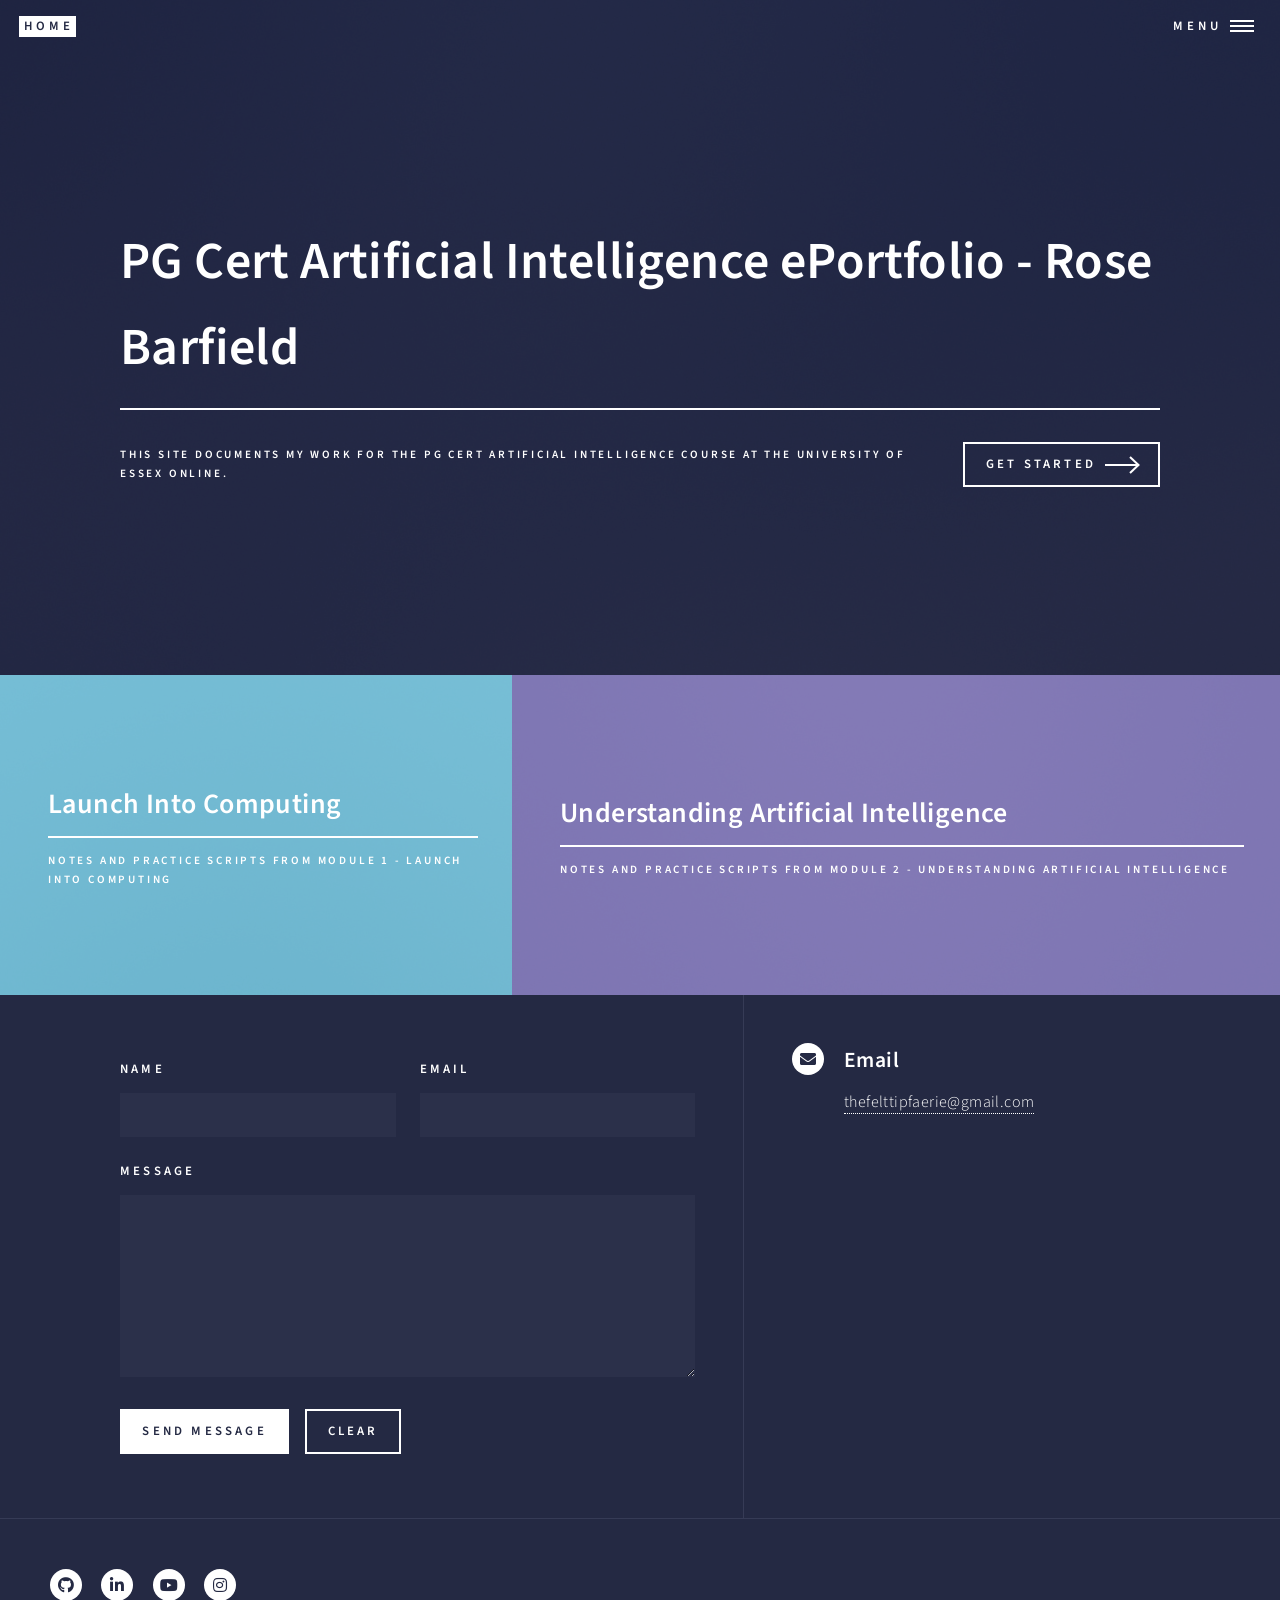
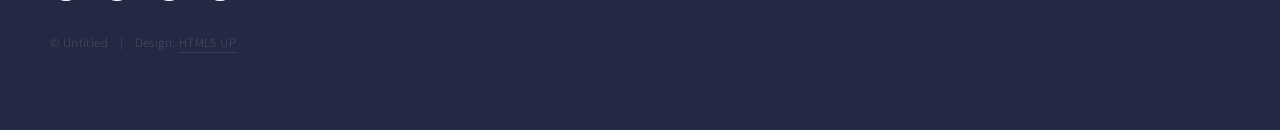
==== commit a0675a4d: "Added Module 2 page and seminar notes" ====
--- a/index.html
+++ b/index.html
@@ -66,7 +66,7 @@
 										<img src="images/pic01.jpg" alt="" />
 									</span>
 									<header class="major">
-										<h3><a href="https://github.com/felttipfaerie/Launch-Into-Computing" class="link">Launch Into Computing</a></h3>
+										<h3><a href="module1.html" class="link">Launch Into Computing</a></h3>
 										<p>Notes and practice scripts from Module 1 - Launch Into Computing</p>
 									</header>
 								</article>
@@ -75,8 +75,8 @@
 										<img src="images/pic02.jpg" alt="" />
 									</span>
 									<header class="major">
-										<h3><a href="landing.html" class="link">Module 2</a></h3>
-										<p>Nothing to see yet</p>
+										<h3><a href="module2.html" class="link">Understanding Artificial Intelligence</a></h3>
+										<p>Notes and practice scripts from Module 2 - Understanding Artificial Intelligence</p>
 									</header>
 								</article>
 								<!-- Not needed for now
--- a/assets/css/main.css
+++ b/assets/css/main.css
@@ -2946,18 +2946,17 @@
 		}
 
 			.spotlights > section > .image {
-				background-position: center center;
-				background-size: cover;
-				border-radius: 0;
-				display: block;
-				position: relative;
-				width: 30%;
+				display: flex;
+				align-items: center;
+				justify-content: center;
+				overflow: hidden;
 			}
 
 				.spotlights > section > .image img {
-					border-radius: 0;
-					display: block;
 					width: 100%;
+					height: 100%;
+					object-fit: contain;
+					object-position: center 20%;
 				}
 
 				.spotlights > section > .image:before {
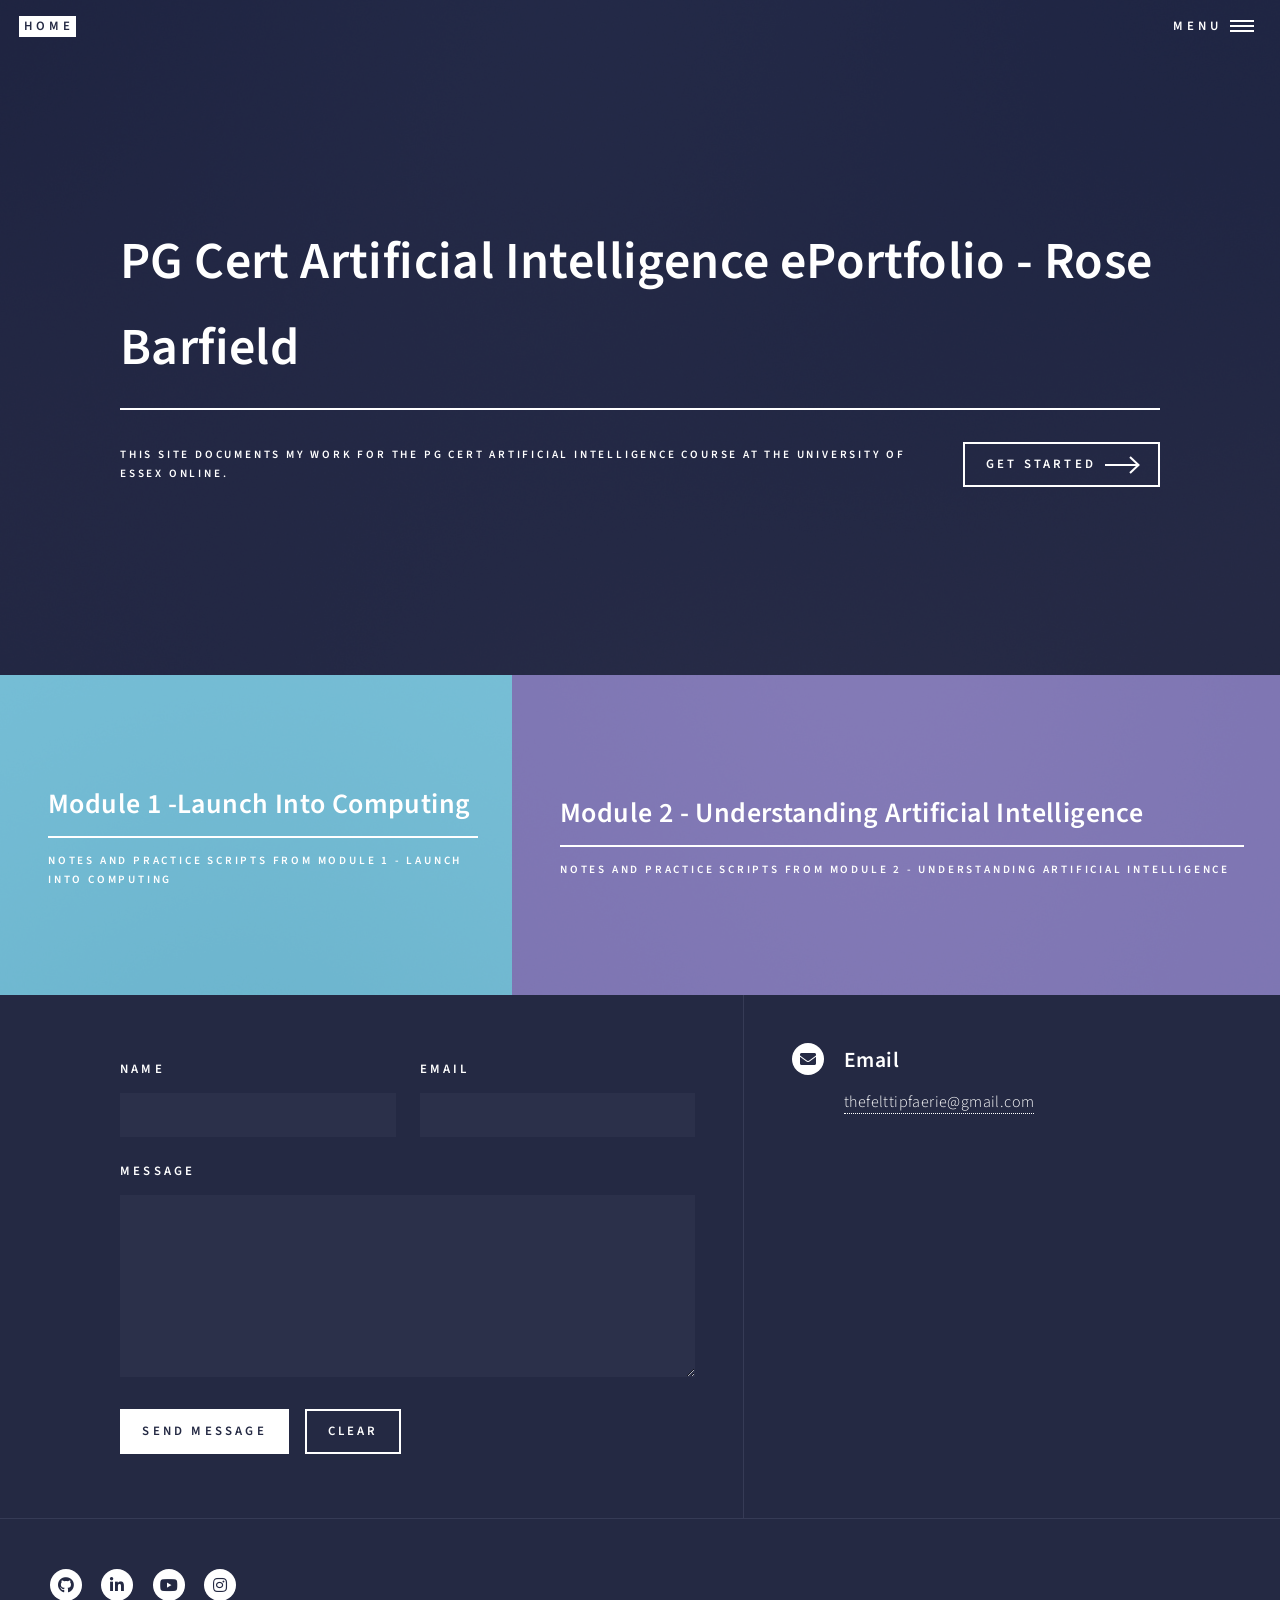
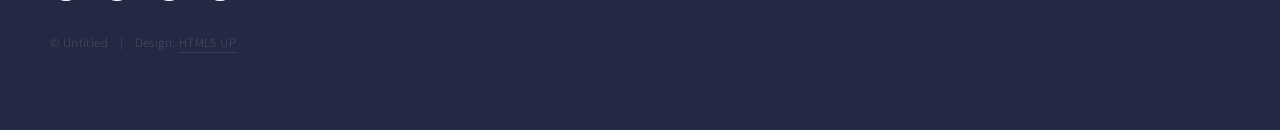
==== commit 7e117526: "update of website" ====
--- a/index.html
+++ b/index.html
@@ -66,7 +66,7 @@
 										<img src="images/pic01.jpg" alt="" />
 									</span>
 									<header class="major">
-										<h3><a href="module1.html" class="link">Launch Into Computing</a></h3>
+										<h3><a href="module1.html" class="link">Module 1 -Launch Into Computing</a></h3>
 										<p>Notes and practice scripts from Module 1 - Launch Into Computing</p>
 									</header>
 								</article>
@@ -75,7 +75,7 @@
 										<img src="images/pic02.jpg" alt="" />
 									</span>
 									<header class="major">
-										<h3><a href="module2.html" class="link">Understanding Artificial Intelligence</a></h3>
+										<h3><a href="module2.html" class="link">Module 2 - Understanding Artificial Intelligence</a></h3>
 										<p>Notes and practice scripts from Module 2 - Understanding Artificial Intelligence</p>
 									</header>
 								</article>
--- a/assets/css/main.css
+++ b/assets/css/main.css
@@ -3757,14 +3757,18 @@
 			opacity: 0;
 		}
 
-		#wrapper > * > .inner {
-			padding: 4em 0 2em 0 ;
-			margin: 0 auto;
-			max-width: 65em;
-			width: calc(100% - 6em);
-		}
-
-			@media screen and (max-width: 736px) {
+		#wrapper > * > .inner {
+			padding: 4em 0 2em 0 ;
+			margin: 0 auto;
+			max-width: 65em;
+			width: calc(100% - 6em);
+		}
+
+		#three > .inner {
+			padding-left: 5%;
+		}
+
+			@media screen and (max-width: 736px) {
 
 				#wrapper > * > .inner {
 					padding: 3em 0 1em 0 ;
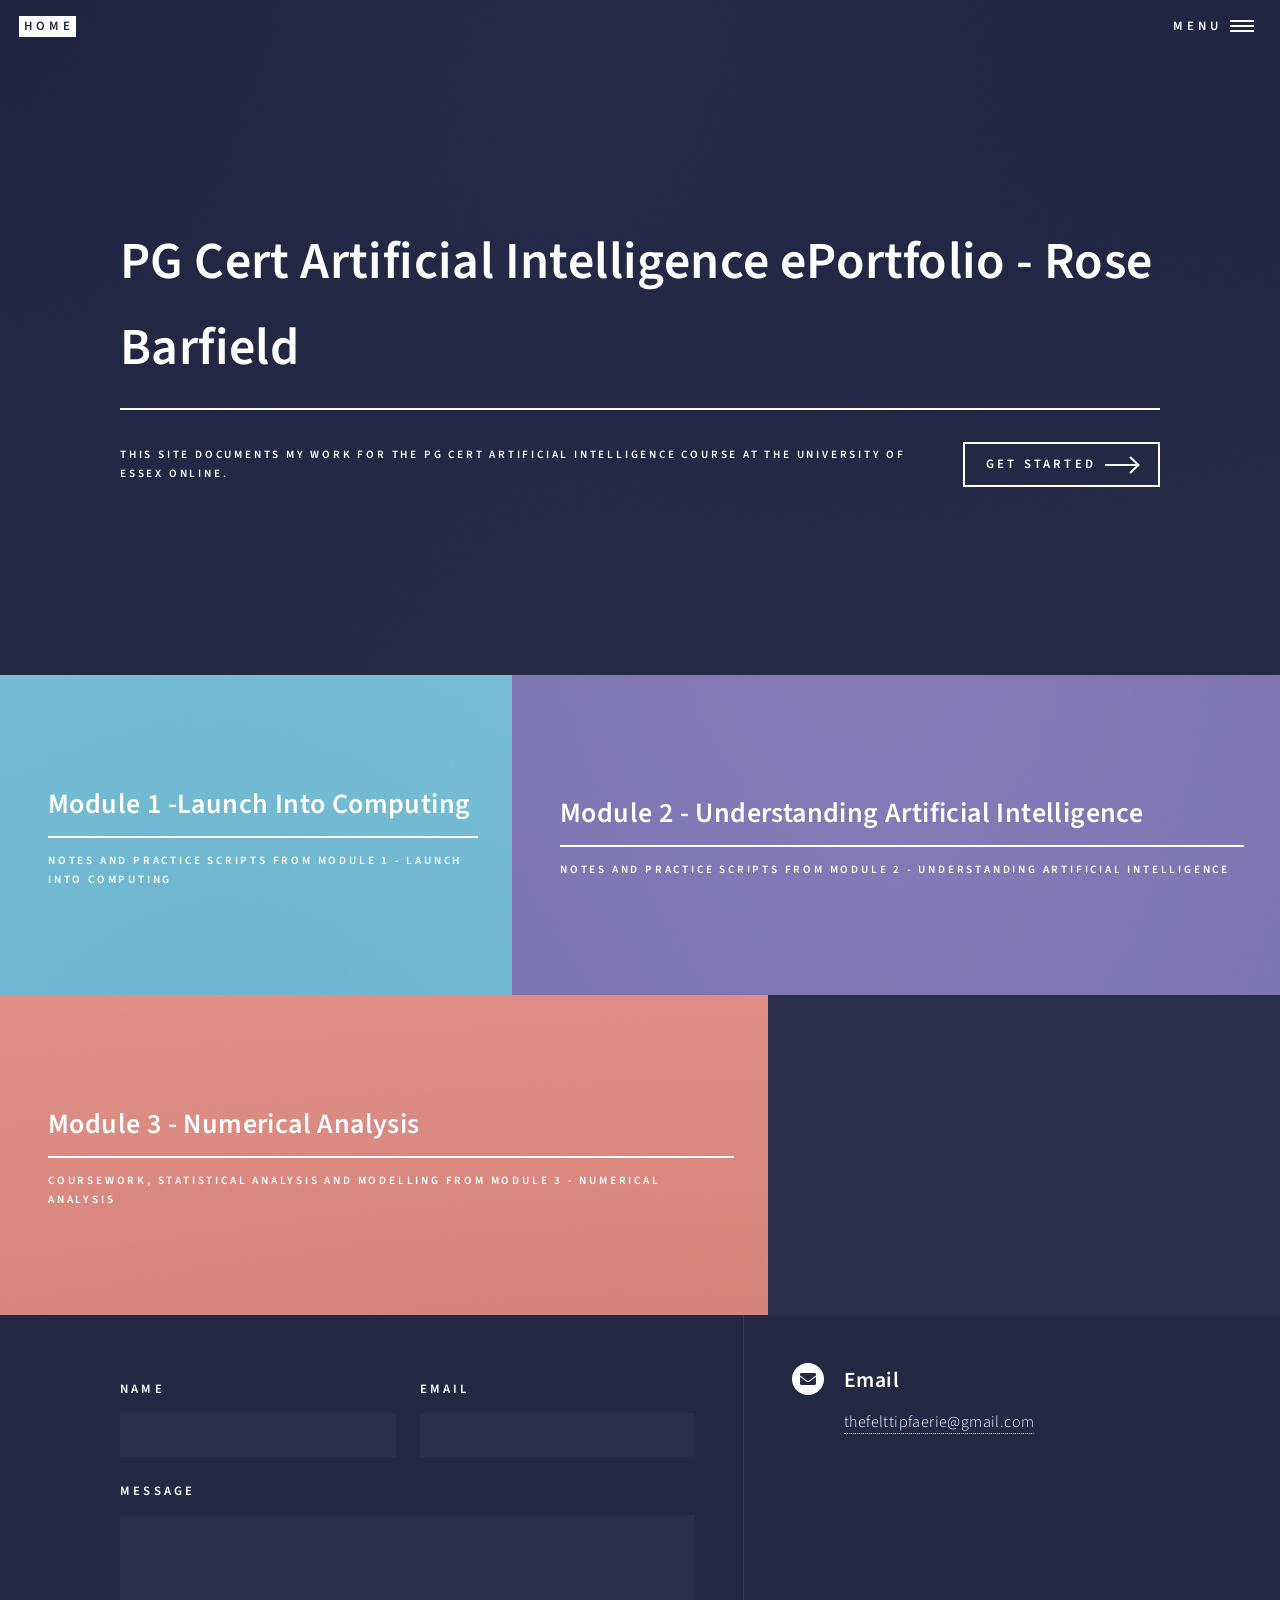
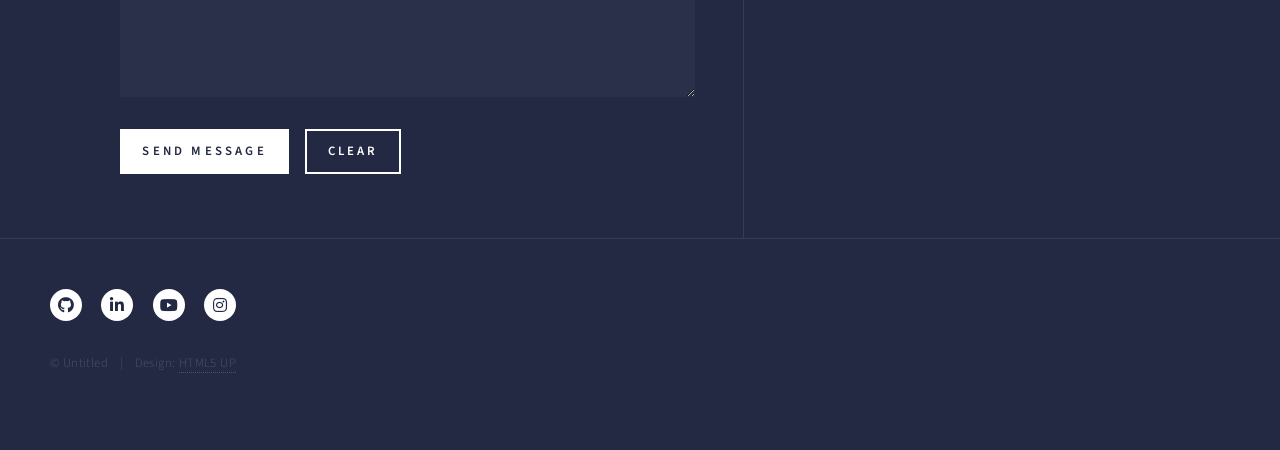
==== commit 9fedf33f: "Add comprehensive Module 3 portfolio page" ====
--- a/index.html
+++ b/index.html
@@ -77,6 +77,15 @@
 									<header class="major">
 										<h3><a href="module2.html" class="link">Module 2 - Understanding Artificial Intelligence</a></h3>
 										<p>Notes and practice scripts from Module 2 - Understanding Artificial Intelligence</p>
+									</header>
+								</article>
+								<article>
+									<span class="image">
+										<img src="images/pic03.jpg" alt="" />
+									</span>
+									<header class="major">
+										<h3><a href="module3.html" class="link">Module 3 - Numerical Analysis</a></h3>
+										<p>Coursework, statistical analysis and modelling from Module 3 - Numerical Analysis</p>
 									</header>
 								</article>
 								<!-- Not needed for now
